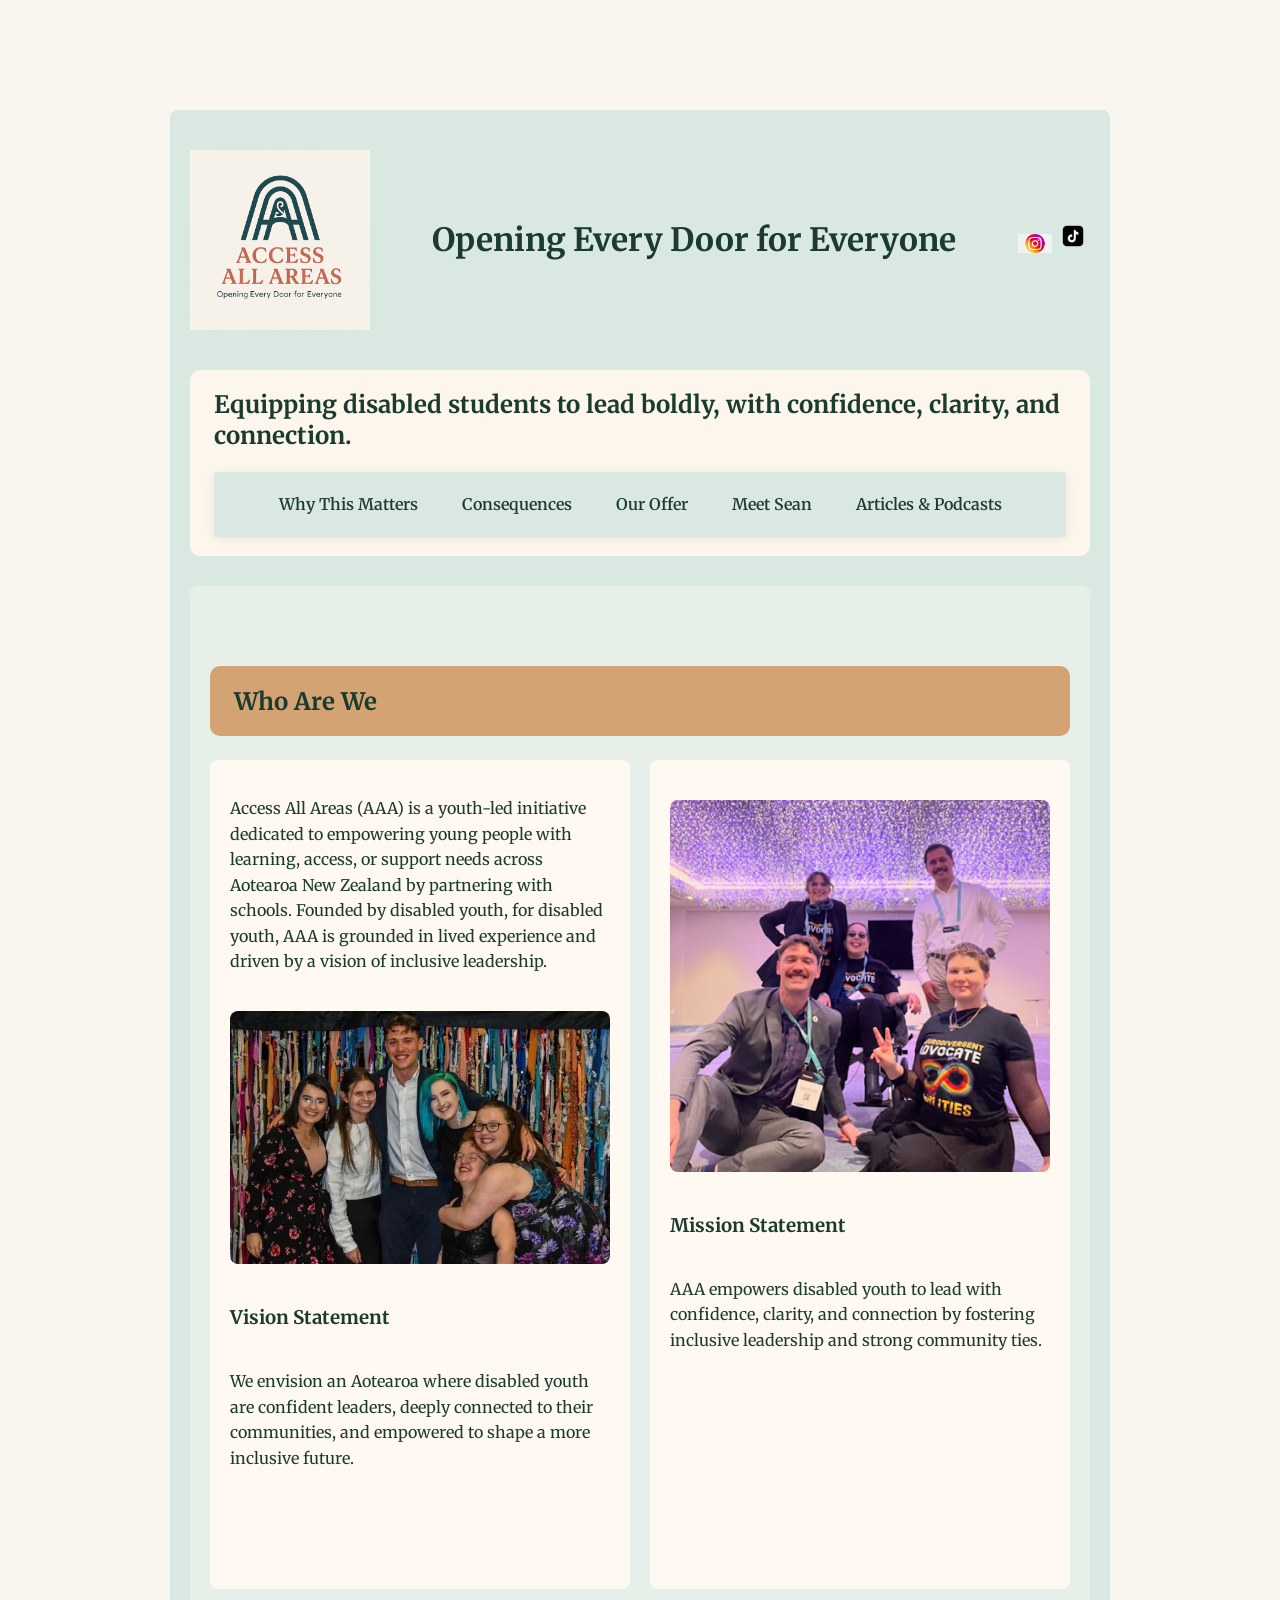
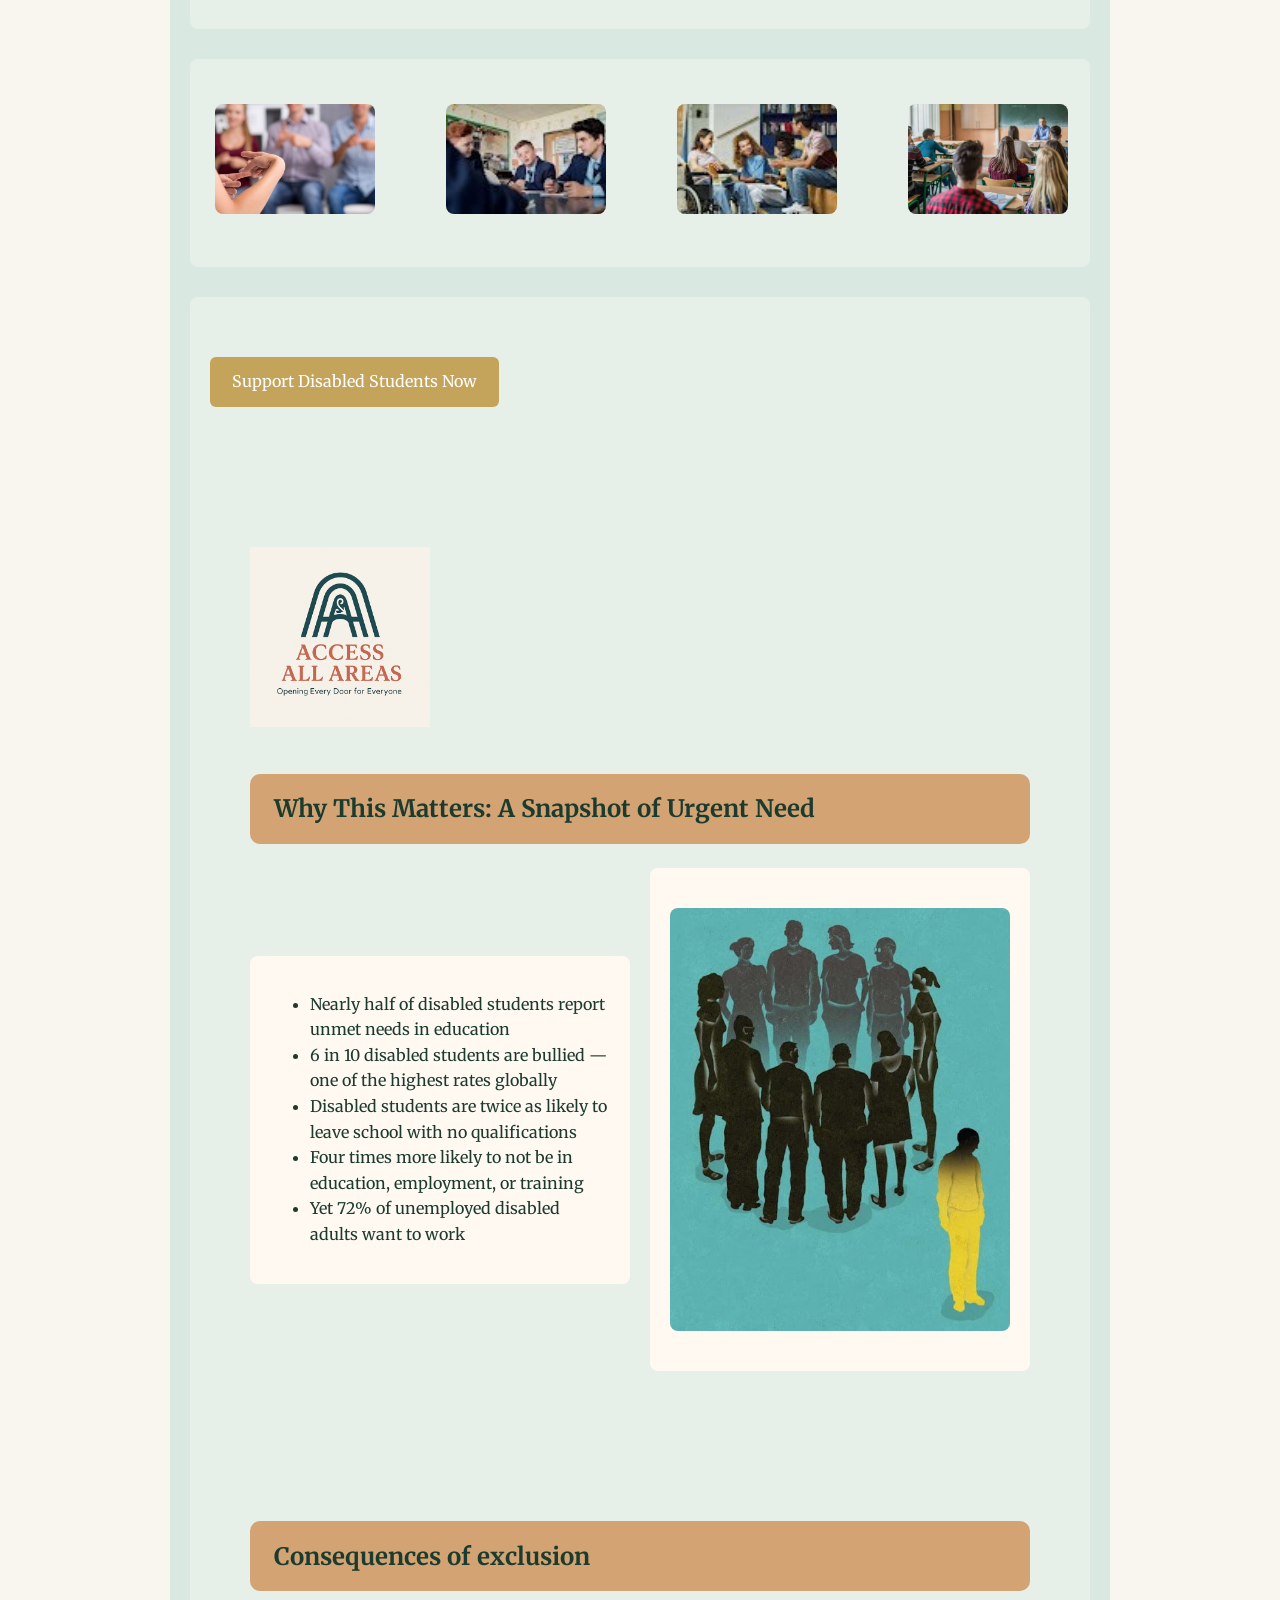
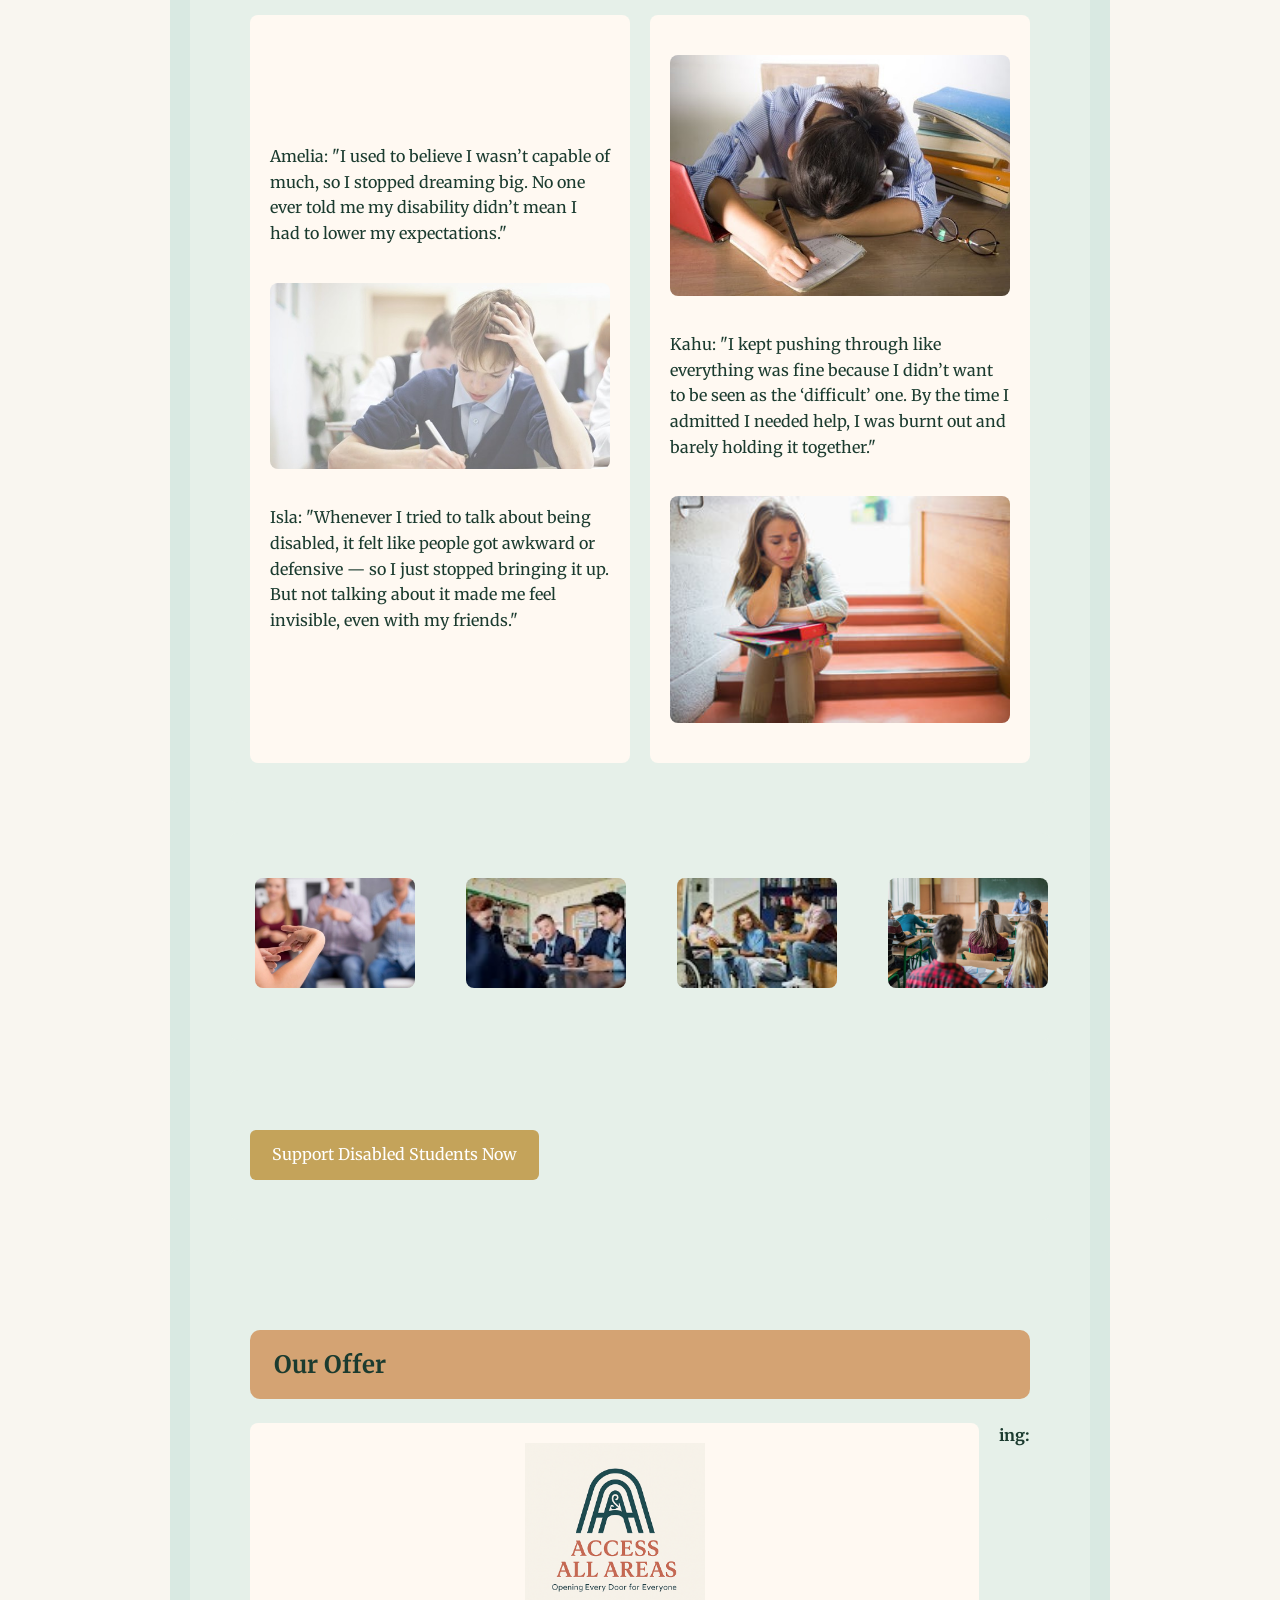
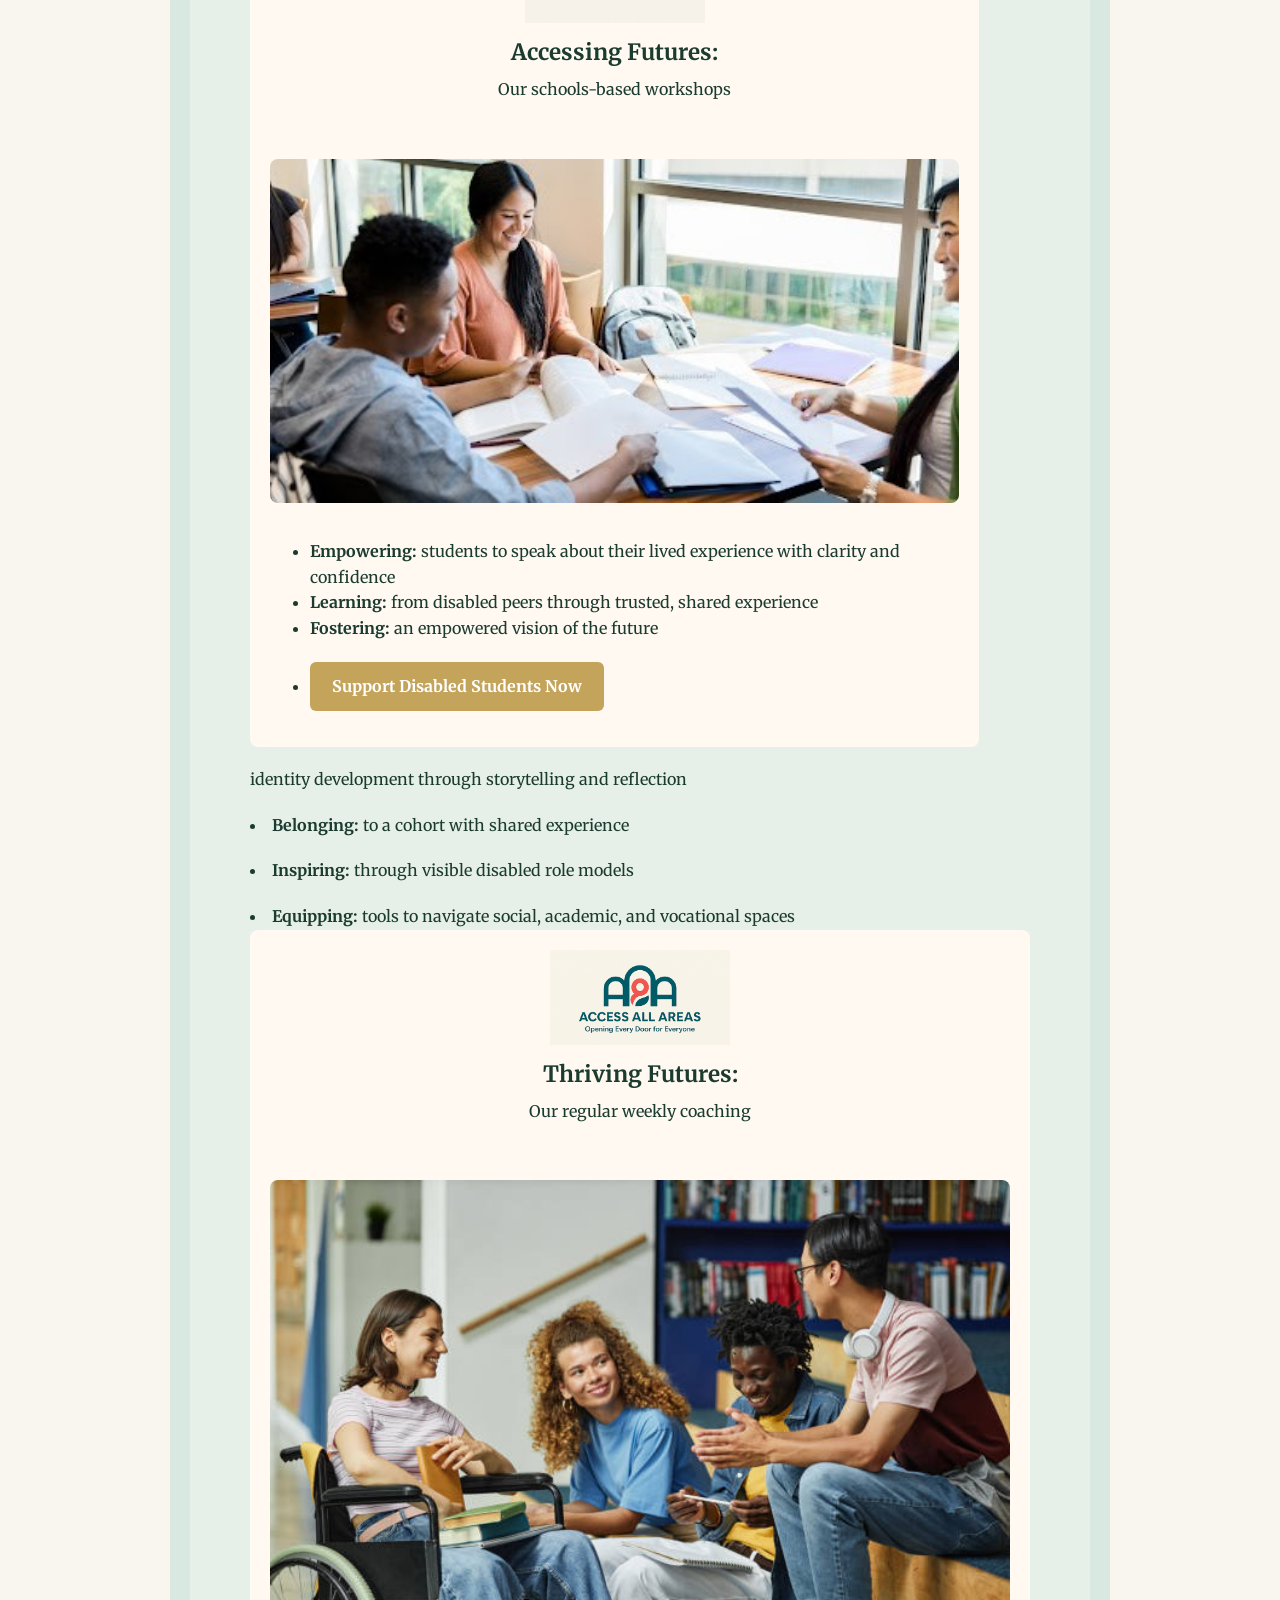
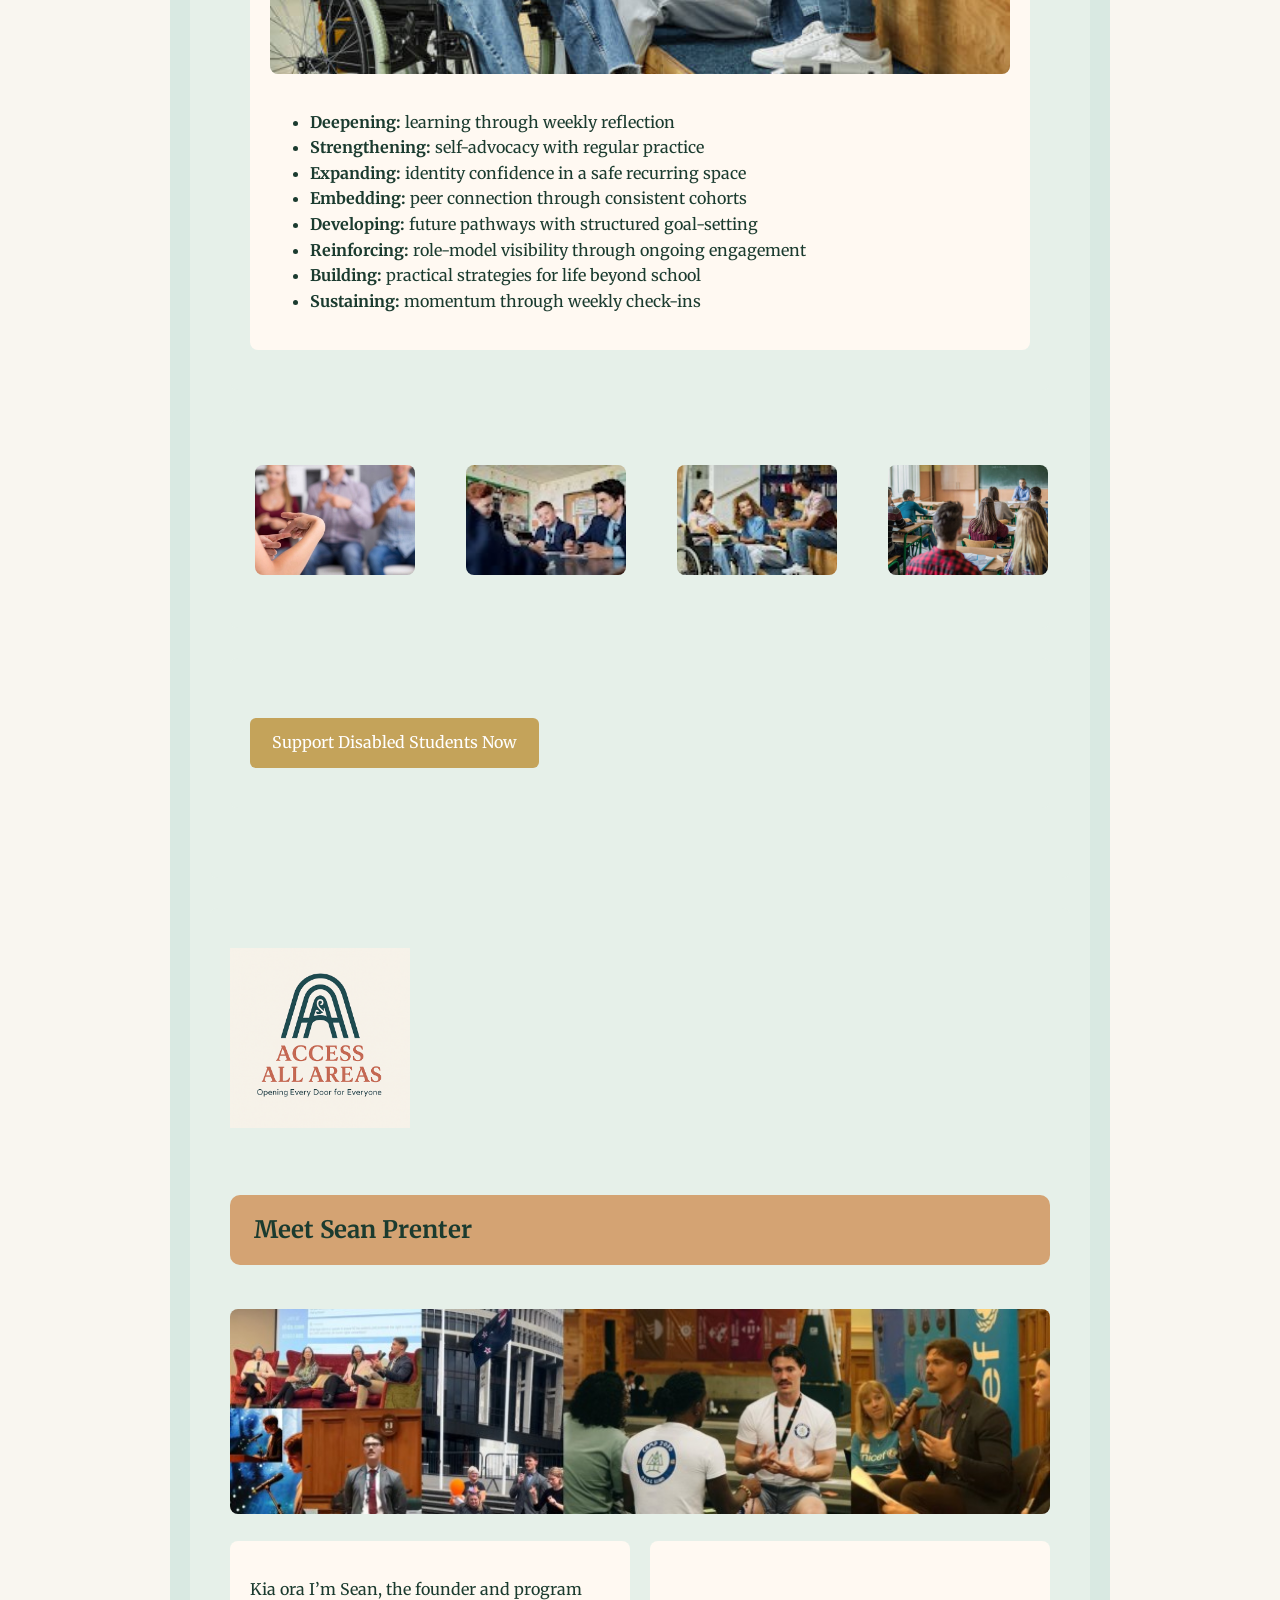
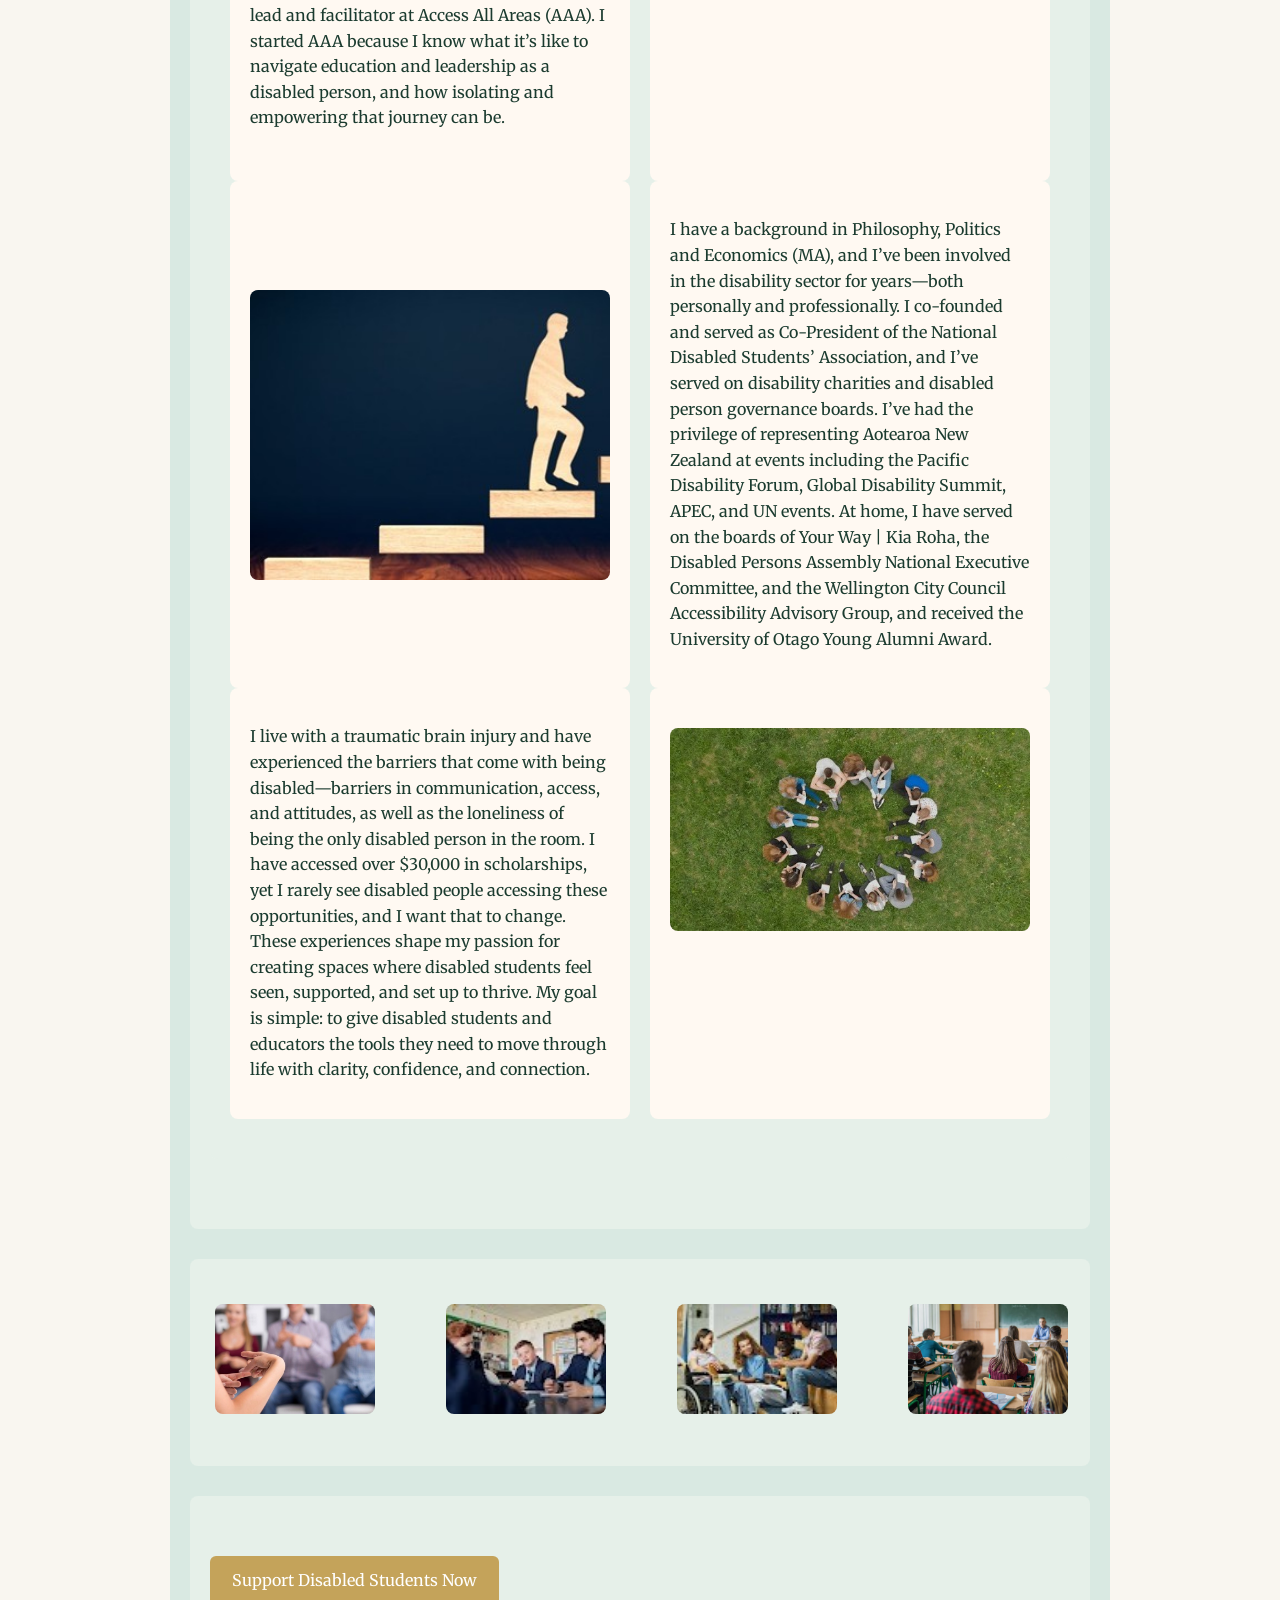
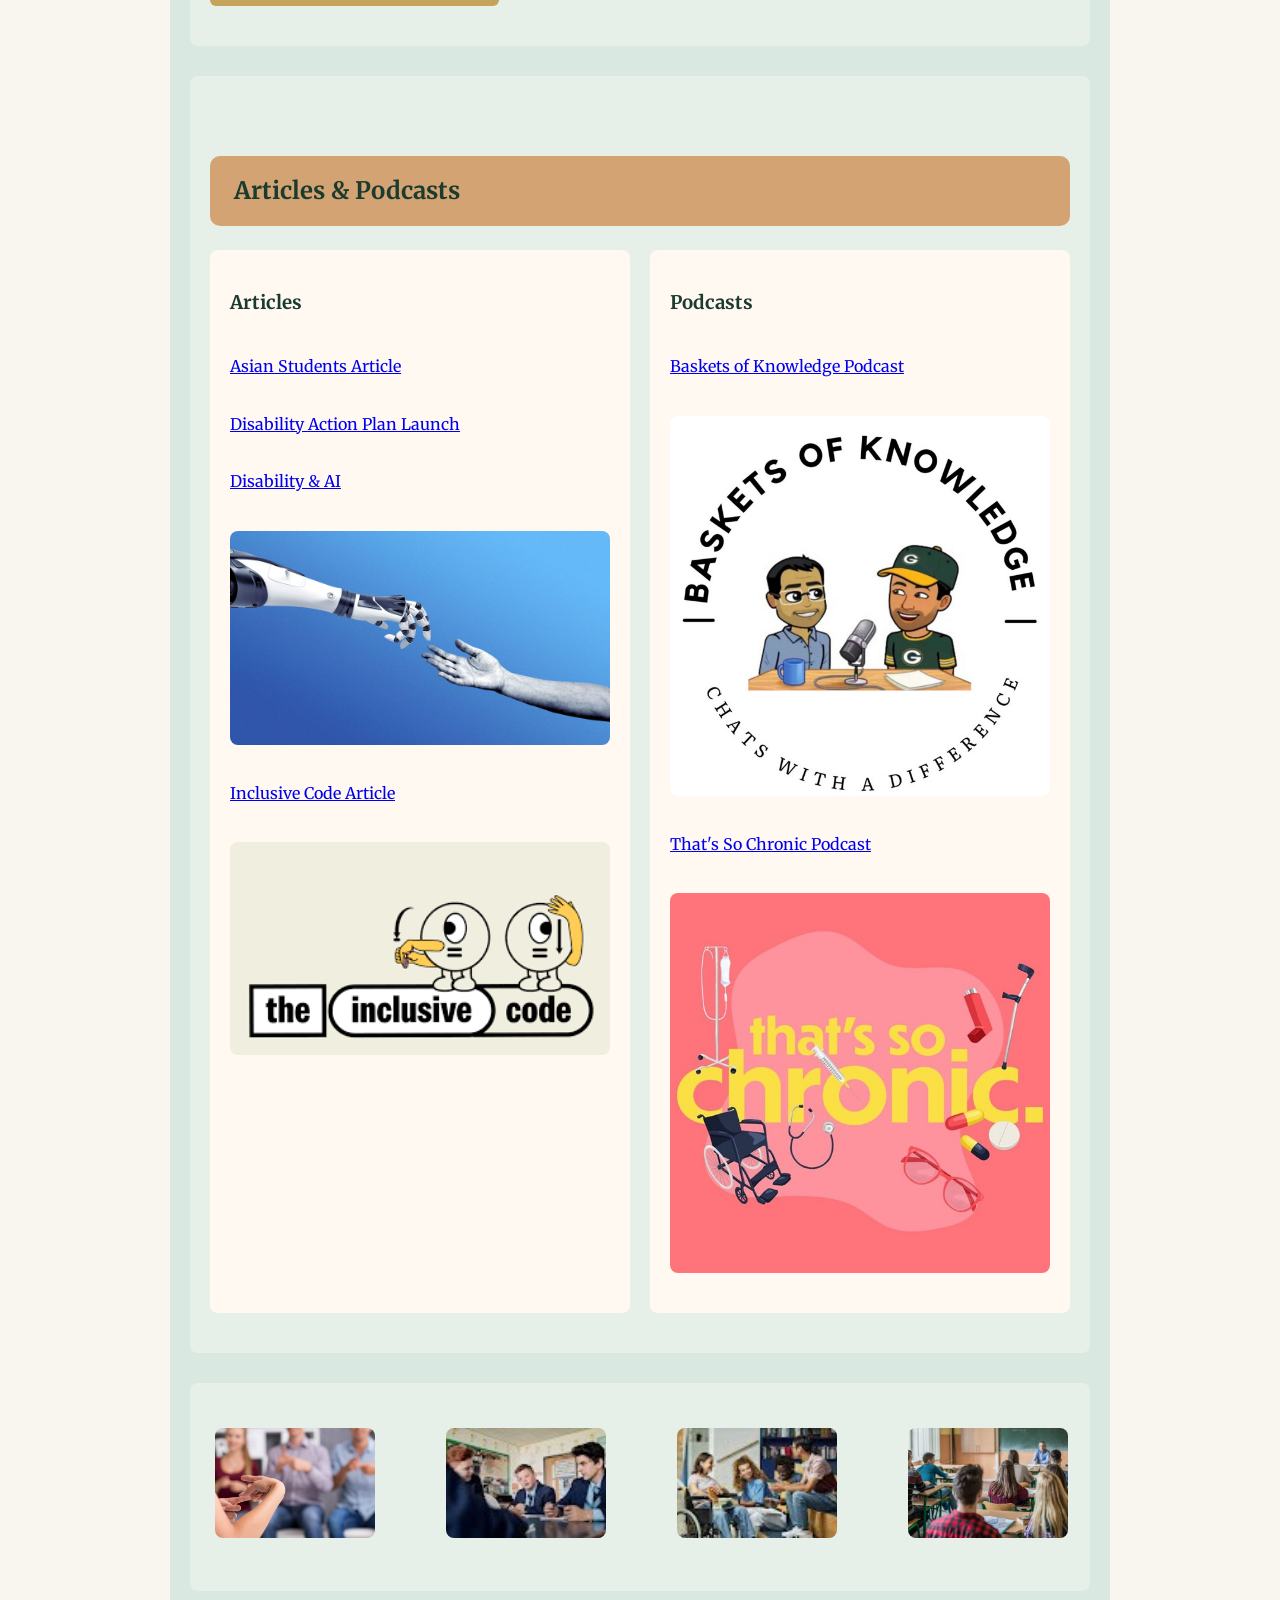
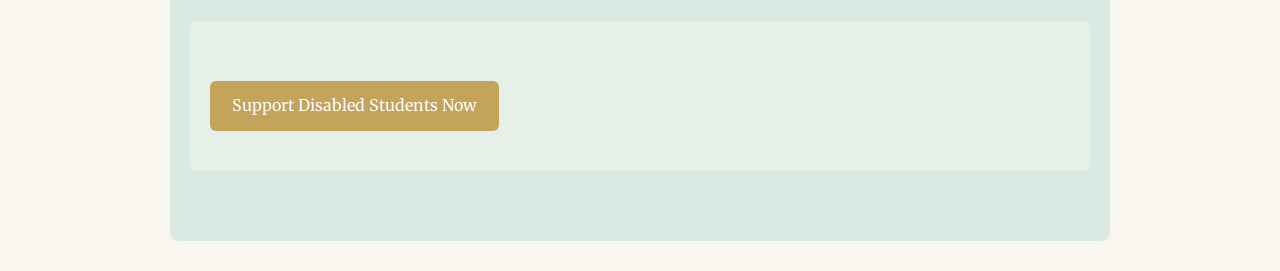
==== index.html @ e642837e "Update index.html" ====
<!DOCTYPE html>
<html lang="en">
<head>
<meta charset="UTF-8" />
<meta name="viewport" content="width=device-width, initial-scale=1.0" />
<title>Access All Areas</title>
<link href="https://fonts.googleapis.com/css2?family=Merriweather:wght@300;400;700&display=swap" rel="stylesheet">
<style>
  /* MOBILE ONLY */
@media (max-width: 768px) {

  .meet-sean {
    display: flex;
    flex-direction: column;
    gap: 1.5rem;
  }

  /* Make all rows stack */
  .meet-sean .row {
    display: contents;
  }

  /* Explicit mobile order */
  .meet-header { order: 1; }
  .banner { order: 2; }

  .intro-text { order: 3; }
  .intro-video { order: 4; }

  .background-text { order: 5; }
  .image-19 { order: 6; }

  .lived-text { order: 7; }
  .image-20 { order: 8; }

  /* Ensure columns go full width */
  .meet-sean .column {
    width: 100%;
  }

  iframe {
    width: 100%;
    aspect-ratio: 16 / 9;
    height: auto;
  }
}
  @media (max-width: 768px) {

  .consequences-row {
    flex-direction: column;
  }

  .consequences-row .column {
    display: contents;
  }

  .item-amelia { order: 1; }
  .item-img-kahu { order: 2; }
  .item-kahu { order: 3; }
  .item-img-amelia { order: 4; }
  .item-isla { order: 5; }
  .item-img-isla { order: 6; }
}
  /* Color palette using CSS variables */
  :root {
    --primary-bg: #F9F6F0;      /* overall page background */
    --section-bg: #E6F0E9;      /* soft complementary for sections */
    --column-bg: #FFF9F2;       /* slightly lighter for columns */
    --header-bg: #D9E9E2;       /* header background */
    --footer-bg: #C4A35A;       /* footer background or CTA area */
  }

  body {
    font-family: 'Merriweather', serif;
    background-color: var(--primary-bg);
    margin: 0;
    padding: 0;
    color: #1B3B2F;
    line-height: 1.6;
  }

  header {
    background-color: var(--header-bg);
    padding: 40px 20px;
    max-width: 900px;
    margin: 30px auto;
    border-radius: 8px;
  }

  section {
    padding: 40px 20px;
    max-width: 900px;
    margin: 30px auto;
    background-color: var(--section-bg);
    border-radius: 8px;
  }

  h1, h2, h3 {
    color: #1B3B2F;
    margin-bottom: 20px;
  }
  /* Section header accent colors */
section h2 {
  margin-bottom: 20px;
}
  .highlight-section {
    text-align: center;
    background-color: var(--section-bg);
    padding: 30px 20px;
    border-radius: 8px;
    margin: 40px 0;
  }

  .highlight-section .highlight-text {
    font-size: 1.4em;
    font-weight: bold;
    color: #1B3B2F;
    margin: 0;
  }

  iframe {
    width: 100%;
    height: 200px;
    border: none;
    border-radius: 8px;
  }

  /* Small 4-image row */
  .four-image-row {
    display: flex;
    justify-content: space-between;
    align-items: center;
    gap: 16px;
  }

  .four-image-row .img-col {
    flex: 0 0 25%;
  }

  .four-image-row img.small-image {
    width: 100%;
    height: 110px;
    object-fit: cover;
    border-radius: 8px;
  }

  .header-top {
    display: flex;
    align-items: center;
    justify-content: space-between;
  }

  .instagram-toggle {
    display: flex;
    align-items: center;
  }

  .logo {
    width: 180px;
  }

  .image {
    width: 100%;
    border-radius: 8px;
    margin: 20px 0;
  }

  .small-image {
    width: 100px;
    height: 100px;
    object-fit: cover;
    border-radius: 8px;
    margin: 5px;
  }

  .cta {
    background-color: var(--footer-bg);
    padding: 12px 22px;
    display: inline-block;
    color: white;
    text-decoration: none;
    border-radius: 6px;
    margin-top: 20px;
    cursor: pointer;
  }

  .instagram-toggle img {
    width: 40px;
    cursor: pointer;
  }

  .hidden {
    display: none;
  }

  .accent {
    color: #A35D3D;
  }

  .row {
    display: flex;
    flex-wrap: wrap;
    gap: 20px;
  }

  .column {
    flex: 1;
    min-width: 250px;
    display: flex;
    flex-direction: column;
    background-color: var(--column-bg);
    padding: 20px;
    border-radius: 8px;
  }

  form input[type="email"] {
    padding: 10px;
    width: 250px;
    margin-right: 10px;
    border-radius: 6px;
    border: 1px solid #ccc;
  }

  /* Mobile readability */
  @media(max-width: 768px) {
    .row {
      flex-direction: column;
    }
    .column {
      min-width: 100%;
    }
  }

  .highlight-text {
    font-size: 1.3em;
    font-weight: bold;
  }

  .align-half {
    display: flex;
    flex-direction: column;
    justify-content: center;
  }

  footer {
    background-color: var(--footer-bg);
    padding: 30px 20px;
    text-align: center;
    color: white;
    border-radius: 8px;
    margin-top: 30px;
  }

  .centered-cell {
    display: flex;
    justify-content: center;
    align-items: center;
  }

  .small-image {
    max-width: 160px;
    height: auto;
  }
  .section-title {
  background-color: #D4A373;   /* warm neutral panel */
  padding: 1.2rem 1.5rem;
  margin: 2.5rem 0 1.5rem;
  border-radius: 10px;
}
  .section-title--light {
  background-color: #FDF6EC;
}
/* Typography stays unchanged */
.section-title h1,
.section-title h2 {
  margin: 0;
  line-height: 1.3;
}
.header-top {
  display: flex;
  align-items: center;       /* vertical alignment */
  justify-content: space-between;  /* logo left, social icons right */
  gap: 20px;                 /* optional spacing between items */
}

.social-icons img {
  width: 34px;
  height: auto;
  max-width: none;
  margin: 0;
}

.social-icons a {
  display: inline-flex;
  align-items: flex-start;
}
  .social-icons img {
  width: 34px;
}
  .header-text {
  font-size: 1.5rem;       /* adjust as needed */
  font-weight: 700;
  color: #1B3B2F;          /* or whatever fits your palette */
  margin: 0;               /* remove default h1 margin */
  flex: 1;                 /* take up remaining space between logo and icons */
  text-align: center;      /* optional: center between logo & icons */
}
  .offer-header {
  text-align: center;
  margin-bottom: 20px;
}

.offer-header img {
  display: block;
  margin: 0 auto 12px;
}

.offer-title {
  font-size: 1.4rem;
  font-weight: 700;
  margin: 0;
}

.offer-subtitle {
  font-size: 1rem;
  font-weight: 400;
  margin-top: 6px;
  color: #1B3B2F;
}

.offer-content ul {
  margin-top: 16px;
}.main-nav {
  display: flex;
  justify-content: center;
  gap: 20px;
  margin-top: 20px;
  flex-wrap: wrap;
} html {
  scroll-behavior: smooth;
} section {
  scroll-margin-top: 120px;
} 
.main-nav a {
  text-decoration: none;
  color: #1B3B2F;
  font-weight: 600;
  padding: 8px 12px;
  border-radius: 6px;
  transition: 0.3s;
}

.main-nav a:hover {
  background-color: #D4A373;
  color: white;
}.main-nav {
  position: sticky;
  top: 0;
  background-color: var(--header-bg);
  padding: 10px;
  z-index: 1000;
} 
  nav {
  position: sticky;
  top: 0;
  z-index: 1000;
  background: white; /* important so content doesn’t show through */
} body {
  padding-top: 80px;
}
  .main-nav {
  position: sticky;
  top: 0;
  z-index: 1000;
  background-color: var(--header-bg);
  display: flex;
  justify-content: center;
  gap: 20px;
  padding: 12px 10px;
  flex-wrap: wrap;
  box-shadow: 0 2px 10px rgba(0,0,0,0.08);
}
  .main-nav a {
  text-decoration: none;
  color: #1B3B2F;
  font-weight: 600;
  padding: 8px 12px;
  border-radius: 6px;
  transition: 0.3s;
}

.main-nav a:hover {
  background-color: #D4A373;
  color: white;
}
  top: 0;
  z-index: 1000;
  background: white;
  box-shadow: 0 2px 10px rgba(0,0,0,0.08);
} 
}
</style>
<script>
  function toggleInsta() {
    var link = document.getElementById("instaLink");
    link.classList.toggle("hidden");
  }
 window.location.href =
  "https://docs.google.com/forms/d/e/1FAIpQLSciazyVprqZWADQUm-xXfLFyZpkH6N93xOtaZchF6m3HSqG6A/viewform?usp=sharing&ouid=112563292083978201731";

return false;

  }
  .cta-row {
  width: 100%;
  display: flex;
  justify-content: center;
  margin: 30px 0;
}
</script>
</head>
<body>
<header>
  <div class="header-top">
    <!-- Logo on the left -->
    <img src="Logo.png" alt="access all areas logo layering 3 A's with a koru in the middle to symbolise togetherness and growth. Below the logo are the words opening everydoor for everyone" class="logo">
  <h1>Opening Every Door for Everyone</h1>
    <!-- Social icons on the right -->
    <div class="social-icons">
      <a href="https://www.instagram.com/sean_prenterr/" target="_blank" aria-label="Follow on Instagram">
        <img src="Picture 34.png" alt="Instagram icon">
      </a>

      <a href="https://www.tiktok.com/@access_all_areas_" target="_blank" aria-label="Follow on TikTok">
        <img src="tiktok-logo-tikok-icon-transparent-tikok-app-logo-free-png.png" alt="TikTok icon">
      </a>
    </div>
  </div>
<div class="section-title section-title--light">
  <h2>
    Equipping disabled students to lead boldly, with confidence, clarity, and connection.
  </h2>
      <nav class="main-nav">
  <a href="#why-this-matters">Why This Matters</a>
  <a href="#consequences">Consequences</a>
  <a href="#our-offer">Our Offer</a>
  <a href="#meet-sean">Meet Sean</a>
  <a href="#articles">Articles & Podcasts</a>
</nav>
</div>
<!-- Who Are We Section -->
  <section>
<div class="section-title">
  <h2>Who Are We</h2>
</div>
  <div class="row">
    <div class="column">
      <p>Access All Areas (AAA) is a youth-led initiative dedicated to empowering young people with learning, access, or support needs across Aotearoa New Zealand by partnering with schools. Founded by disabled youth, for disabled youth, AAA is grounded in lived experience and driven by a vision of inclusive leadership.</p>
      <img src="Image 2.webp" alt="6 disabled students smiling hugging facing the camera with a multicoloured background" class="image">
      <h3>Vision Statement</h3>
      <p>We envision an Aotearoa where disabled youth are confident leaders, deeply connected to their communities, and empowered to shape a more inclusive future.</p>
    </div>
    <div class="column">
      <img src="Picture 1.png" alt="Disabled students smiling at the camera, one pulling a peace sign, another in a wheelchair with fairy lights above them" class="image">
      <h3>Mission Statement</h3>
      <p>AAA empowers disabled youth to lead with confidence, clarity, and connection by fostering inclusive leadership and strong community ties.</p>
      <iframe src="https://www.youtube.com/embed/EKBmK5kAcnc" allowfullscreen></iframe>
    </div>
  </div>
</section>
  <section>
  <div class="four-image-row">
    <div class="img-col"><img src="Picture10.jpg" alt="An over the shoulder shot of sign language with sign language usersin the background" class="small-image"></div>
    <div class="img-col"><img src="Picture11.jpg" alt="3 male students studying" class="small-image"></div>
    <div class="img-col"><img src="Picture12.jpg" alt="Disabled students smiling and talking" class="small-image"></div>
    <div class="img-col"><img src="Picture13.jpg" alt="An over the shoulder shot of students sat at desks being taught by a teacher at the front desk" class="small-image"></div>
  </div>
</section>

</section>

<!-- Support Form -->
<section>
<a
 <div class="cta-row">
  <a class="cta" href="https://docs.google.com/forms/d/e/1FAIpQLSciazyVprqZWADQUm-xXfLFyZpkH6N93xOtaZchF6m3HSqG6A/viewform?usp=sharing&ouid=112563292083978201731"
     target="_blank"
     rel="noopener">
    Support Disabled Students Now
  </a>
</div>

<section>
<!-- Why This Matters -->
<section id="why-this-matters">
      <img src="Logo.png" alt="access all areas logo layering 3 A's with a koru in the middle to symbolise togetherness and growth. Below the logo are the words opening everydoor for everyone" class="logo">
<div class="section-title">
  <h2>Why This Matters: A Snapshot of Urgent Need</h2>
</div>
  <div class="row" style="align-items: center;"> <!-- added align-items: center -->
    <div class="column" style="display: flex; flex-direction: column; justify-content: center;">
      <ul>
        <li>Nearly half of disabled students report unmet needs in education</li>
        <li>6 in 10 disabled students are bullied — one of the highest rates globally</li>
        <li>Disabled students are twice as likely to leave school with no qualifications</li>
        <li>Four times more likely to not be in education, employment, or training</li>
        <li>Yet 72% of unemployed disabled adults want to work</li>
      </ul>
    </div>
    <div class="column">
      <img src="Picture 3.jpg" alt="Black shadow like figures in a circle taking with one student half yellow and half black left out of circle looking at their feet facing away" class="image">
    </div>
  </div>
</section>
<section id="consequences">
<div class="section-title">
  <h2>Consequences of exclusion</h2>
</div></h2>

  <div class="row consequences-row">
    <div class="column align-half">
      <p class="item-amelia">
        Amelia: "I used to believe I wasn’t capable of much, so I stopped dreaming big. No one ever told me my disability didn’t mean I had to lower my expectations."
      </p>

      <img src="Picture6.jpg" alt="Male student studying looking stressed"
           class="image item-img-amelia">

      <p class="item-isla">
        Isla: "Whenever I tried to talk about being disabled, it felt like people got awkward or defensive — so I just stopped bringing it up. But not talking about it made me feel invisible, even with my friends."
      </p>
    </div>

    <div class="column align-half">
      <img src="Picture7.jpg" alt="Female student with their head on their hands that has stopped studying"
           class="image item-img-kahu">

      <p class="item-kahu">
        Kahu: "I kept pushing through like everything was fine because I didn’t want to be seen as the ‘difficult’ one. By the time I admitted I needed help, I was burnt out and barely holding it together."
      </p>

      <img src="Picture8.jpg" alt="student sitting lonely on steps with their head slumped on one hand looking sad"
           class="image item-img-isla">
    </div>
  </div>
</section>

  
<section>
  <div class="four-image-row">
<div class="img-col"><img src="Picture10.jpg" alt="An over the shoulder shot of sign language with sign language usersin the background" class="small-image"></div>
    <div class="img-col"><img src="Picture11.jpg" alt="3 male students studying" class="small-image"></div>
    <div class="img-col"><img src="Picture12.jpg" alt="Disabled students smiling and talking" class="small-image"></div>
    <div class="img-col"><img src="Picture13.jpg" alt="An over the shoulder shot of students sat at desks being taught by a teacher at the front desk" class="small-image"></div>
  </div>
</section>
<section>
<a
<div class="cta-row">
  <a class="cta" href="https://docs.google.com/forms/d/e/1FAIpQLSciazyVprqZWADQUm-xXfLFyZpkH6N93xOtaZchF6m3HSqG6A/viewform?usp=sharing&ouid=112563292083978201731"
     target="_blank"
     rel="noopener">
    Support Disabled Students Now
  </a>
</div>

</section>
  
<!-- Our Offer Section -->
<section id="our-offer">
  <div class="section-title">
    <h2>Our Offer</h2>
  </div>

  <div class="row">

    <!-- Accessing Futures -->
    <div class="column offer-content">

      <div class="offer-header">
        <img src="Logo.png" alt="access all areas logo layering 3 A's with a koru in the middle to symbolise togetherness and growth. Below the logo are the words opening everydoor for everyone" class="logo">
        <h3 class="offer-title">Accessing Futures:</h3>
        <p class="offer-subtitle">Our schools-based workshops</p>
      </div>

      <img src="Picture15.jpg" alt="Smiling students sat at a table together looking at oneanother and their work" class="image">

      <ul>
        <li><strong>Empowering:</strong> students to speak about their lived experience with clarity and confidence</li>
        <li><strong>Learning:</strong> from disabled peers through trusted, shared experience</li>
        <li><strong>Fostering:</strong> an empowered vision of the future</li>
        <li><strong><div class="cta-row">
  <a <div class="cta-row">
  <a class="cta" href="https://docs.google.com/forms/d/e/1FAIpQLSciazyVprqZWADQUm-xXfLFyZpkH6N93xOtaZchF6m3HSqG6A/viewform?usp=sharing&ouid=112563292083978201731"
     target="_blank"
     rel="noopener">
    Support Disabled Students Now
  </a>
</div>
  </a>
</div>ing:</strong> identity development through storytelling and reflection</li>
        <li><strong>Belonging:</strong> to a cohort with shared experience</li>
        <li><strong>Inspiring:</strong> through visible disabled role models</li>
        <li><strong>Equipping:</strong> tools to navigate social, academic, and vocational spaces</li>
      </ul>

    </div>

    <!-- Thriving Futures -->
    <div class="column offer-content">

      <div class="offer-header">
        <img src="Picture14 (logo 2).png" alt="access all areas logo flipped from the first version where the 3 A's with the koru in the middle are next to eachother instead of layered to symbolise togetherness and growth. Below the logo are the words opening everydoor for everyone " class="logo">
        <h3 class="offer-title">Thriving Futures:</h3>
        <p class="offer-subtitle">Our regular weekly coaching</p>
      </div>

      <img src="istockphoto-1417921867-612x612.jpg" alt="Students smiling sitting with one student in a wheelchair, at the library" class="image">

      <ul>
        <li><strong>Deepening:</strong> learning through weekly reflection</li>
        <li><strong>Strengthening:</strong> self-advocacy with regular practice</li>
        <li><strong>Expanding:</strong> identity confidence in a safe recurring space</li>
        <li><strong>Embedding:</strong> peer connection through consistent cohorts</li>
        <li><strong>Developing:</strong> future pathways with structured goal-setting</li>
        <li><strong>Reinforcing:</strong> role-model visibility through ongoing engagement</li>
        <li><strong>Building:</strong> practical strategies for life beyond school</li>
        <li><strong>Sustaining:</strong> momentum through weekly check-ins</li>
      </ul>

    </div>

  </div>
</section>

<section>
  <div class="four-image-row">
<div class="img-col"><img src="Picture10.jpg" alt="An over the shoulder shot of sign language with sign language usersin the background" class="small-image"></div>
    <div class="img-col"><img src="Picture11.jpg" alt="3 male students studying" class="small-image"></div>
    <div class="img-col"><img src="Picture12.jpg" alt="Disabled students smiling and talking" class="small-image"></div>
    <div class="img-col"><img src="Picture13.jpg" alt="An over the shoulder shot of students sat at desks being taught by a teacher at the front desk" class="small-image"></div>
  </div>
</section>

<section>
 <a
 <div class="cta-row">
  <a class="cta" href="https://docs.google.com/forms/d/e/1FAIpQLSciazyVprqZWADQUm-xXfLFyZpkH6N93xOtaZchF6m3HSqG6A/viewform?usp=sharing&ouid=112563292083978201731"
     target="_blank"
     rel="noopener">
    Support Disabled Students Now
  </a>
</div>
</a>

</section>
</section>
  

<section id="meet-sean">
      <img src="Logo.png" alt=access all areas logo layering 3 A's with a koru in the middle to symbolise togetherness and growth. Below the logo are the words opening everydoor for everyone" class="logo" style="margin-bottom: 20px;">
<div class="section-title">
  <h2>Meet Sean Prenter</h2>
</div>
<img src="Linkedin banner.jpg" alt="A collage of the founder, Sean Prenter, public speaking pictured with a microphone, on panels and facilitating next to colleagues" class="image banner" />
  <!-- Row 1 -->
  <div class="row row-intro">
    <div class="column intro-text">
      <p>
           Kia ora I’m Sean, the founder and program lead and facilitator at Access All Areas (AAA). I started AAA because I know what it’s like to navigate education and leadership as a disabled person, and how isolating and empowering that journey can be.
      </p>
    </div>

    <div class="column intro-video">
      <iframe
        src="https://www.youtube.com/embed/wXBBoTr0kvU"
        title="Sean Prenter – Access All Areas"
        allowfullscreen>
      </iframe>
    </div>
  </div>

  <!-- Row 2 -->
  <div class="row row-background">
    <div class="column image-19 centered-cell">
      <img src="Picture19.jpg" alt="Wooden figure climbing stairs" class="image medium-image" />
    </div>

    <div class="column background-text">
      <p>
              I have a background in Philosophy, Politics and Economics (MA), and I’ve been involved in the disability sector for years—both personally and professionally. I co-founded and served as Co-President of the National Disabled Students’ Association, and I’ve served on disability charities and disabled person governance boards. I’ve had the privilege of representing Aotearoa New Zealand at events including the Pacific Disability Forum, Global Disability Summit, APEC, and UN events. At home, I have served on the boards of Your Way | Kia Roha, the Disabled Persons Assembly National Executive Committee, and the Wellington City Council Accessibility Advisory Group, and received the University of Otago Young Alumni Award.
      </p>
    </div>
  </div>

  <!-- Row 3 -->
  <div class="row row-lived">
    <div class="column lived-text">
      <p>
         I live with a traumatic brain injury and have experienced the barriers that come with being disabled—barriers in communication, access, and attitudes, as well as the loneliness of being the only disabled person in the room. I have accessed over $30,000 in scholarships, yet I rarely see disabled people accessing these opportunities, and I want that to change. These experiences shape my passion for creating spaces where disabled students feel seen, supported, and set up to thrive. My goal is simple: to give disabled students and educators the tools they need to move through life with clarity, confidence, and connection.
      </p>
    </div>

    <div class="column image-20">
      <img src="Picture20.jpg" alt="Students seen from a birds eye view sitting in a circle on grass" class="image" />
    </div>
  </div>
</section>

</section>
<section>
  <div class="four-image-row">
<div class="img-col"><img src="Picture10.jpg" alt="An over the shoulder shot of sign language with sign language usersin the background" class="small-image"></div>
    <div class="img-col"><img src="Picture11.jpg" alt="3 male students studying" class="small-image"></div>
    <div class="img-col"><img src="Picture12.jpg" alt="Disabled students smiling and talking" class="small-image"></div>
    <div class="img-col"><img src="Picture13.jpg" alt="An over the shoulder shot of students sat at desks being taught by a teacher at the front desk" class="small-image"></div>
  </div>
</section>

  <section>
<a
<div class="cta-row">
  <a class="cta" href="https://docs.google.com/forms/d/e/1FAIpQLSciazyVprqZWADQUm-xXfLFyZpkH6N93xOtaZchF6m3HSqG6A/viewform?usp=sharing&ouid=112563292083978201731"
     target="_blank"
     rel="noopener">
    Support Disabled Students Now
  </a>
</div>
</a>

</section>
<section id="articles">
<div class="section-title">
  <h2>Articles & Podcasts</h2>
</div>
  <div class="row">
    <div class="column">
      <h3>Articles</h3>
      <p><a href="https://www.asiamediacentre.org.nz/invisible-twice-the-struggles-of-asian-students-with-disabilities-in-nz-universit" target="_blank">Asian Students Article</a></p>
      <p><a href="https://www.otago.ac.nz/news/newsroom/disability-action-plan-launch-signifies-commitment-to-inclusivity" target="_blank">Disability Action Plan Launch</a></p>
      <p><a href="https://www.scoop.co.nz/stories/ED2504/S00023/disability-and-progress-relational-recoil-from-ais-silver-bullet.htm" target="_blank">Disability & AI</a></p>
      <img src="picture 26.webp" alt="robot hand reaching for human hand" class="image">
      <p><a href="https://auckland.scoop.co.nz/2024/10/underserved-communities-unite-to-create-the-inclusive-code-a-tool-to-accelerate-inclusivity-and-representation-in-nz/" target="_blank">Inclusive Code Article</a></p>
      <img src="Picture23.png" alt="image of cartoon hands pointing" class="image">
    </div>
    <div class="column">
      <h3>Podcasts</h3>
      <p><a href="https://nzpod.co.nz/podcast/baskets-of-knowledge/episode-112-following-your-heart-beat-to-make-a-ch" target="_blank">Baskets of Knowledge Podcast</a></p>
      <img src="Picture24.jpg" alt="podcast tile of cartoon hosts" class="image">
      <p><a href="https://shows.acast.com/thatssochronic/episodes/sean-prenter-traumatic-brain-injury" target="_blank">That's So Chronic Podcast</a></p>
      <img src="Picture25.jpg" alt="image of podcast tile with medical devices" class="image">
    </div>
  </div>
</section>
<section>
  <div class="four-image-row">
<div class="img-col"><img src="Picture10.jpg" alt="An over the shoulder shot of sign language with sign language usersin the background" class="small-image"></div>
    <div class="img-col"><img src="Picture11.jpg" alt="3 male students studying" class="small-image"></div>
    <div class="img-col"><img src="Picture12.jpg" alt="Disabled students smiling and talking" class="small-image"></div>
    <div class="img-col"><img src="Picture13.jpg" alt="An over the shoulder shot of students sat at desks being taught by a teacher at the front desk" class="small-image"></div>
  </div>
</section>


</section>

<!-- Final Support Form -->
<section>
<a
 <div class="cta-row">
  <a class="cta" href="https://docs.google.com/forms/d/e/1FAIpQLSciazyVprqZWADQUm-xXfLFyZpkH6N93xOtaZchF6m3HSqG6A/viewform?usp=sharing&ouid=112563292083978201731"
     target="_blank"
     rel="noopener">
    Support Disabled Students Now
  </a>
</div>

</section>

</body>
</html>
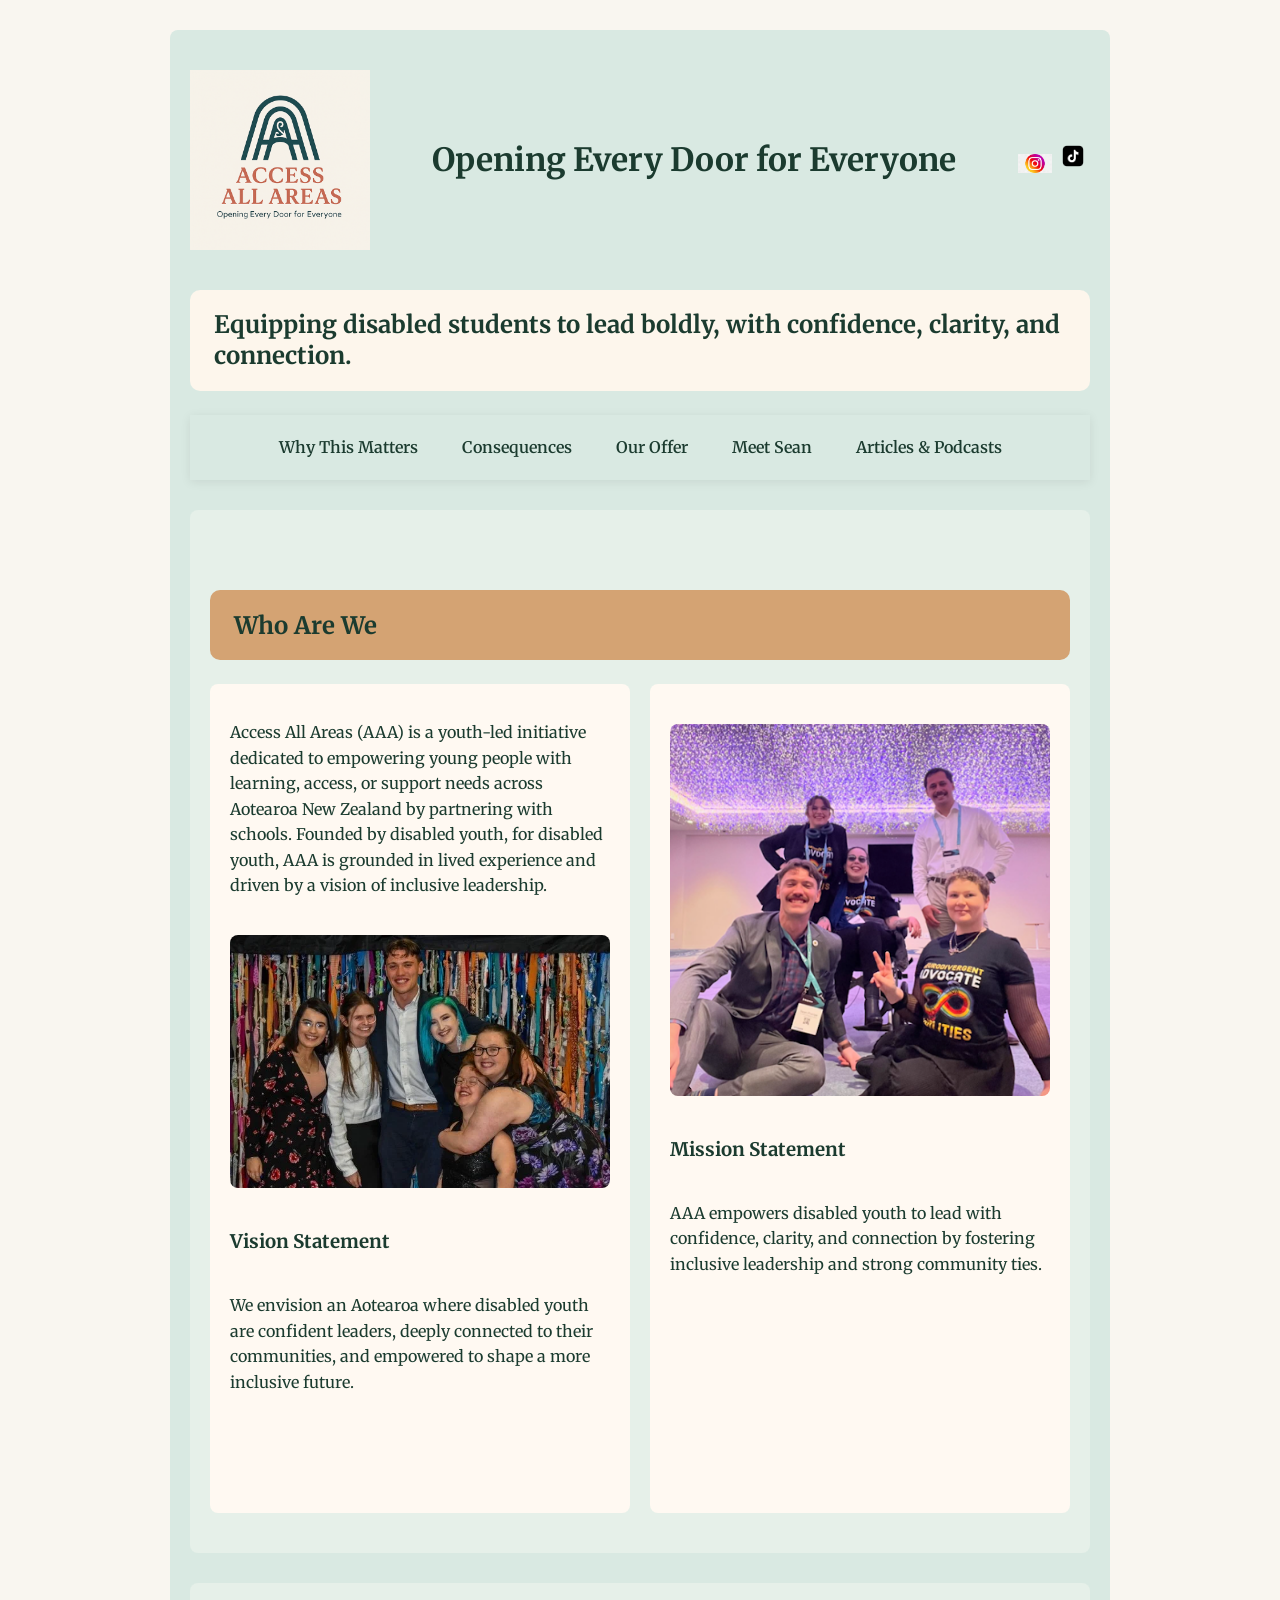
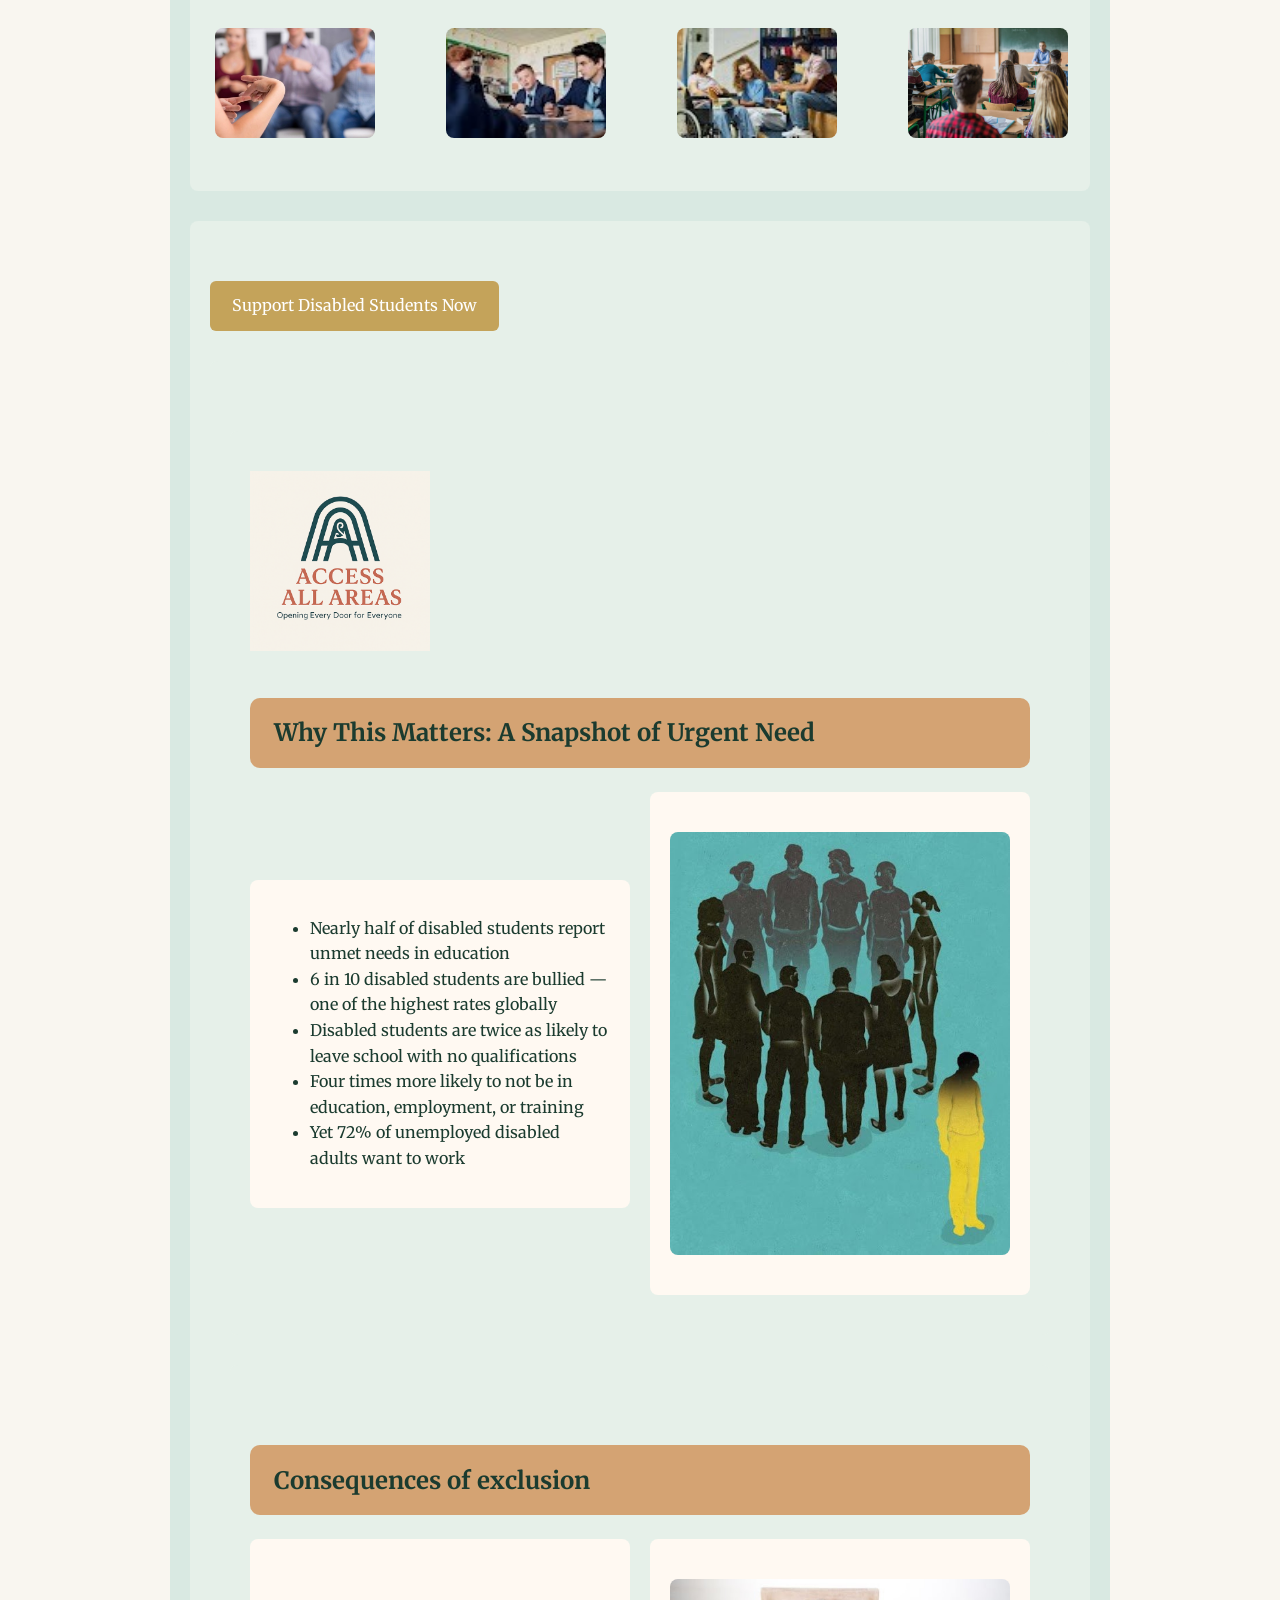
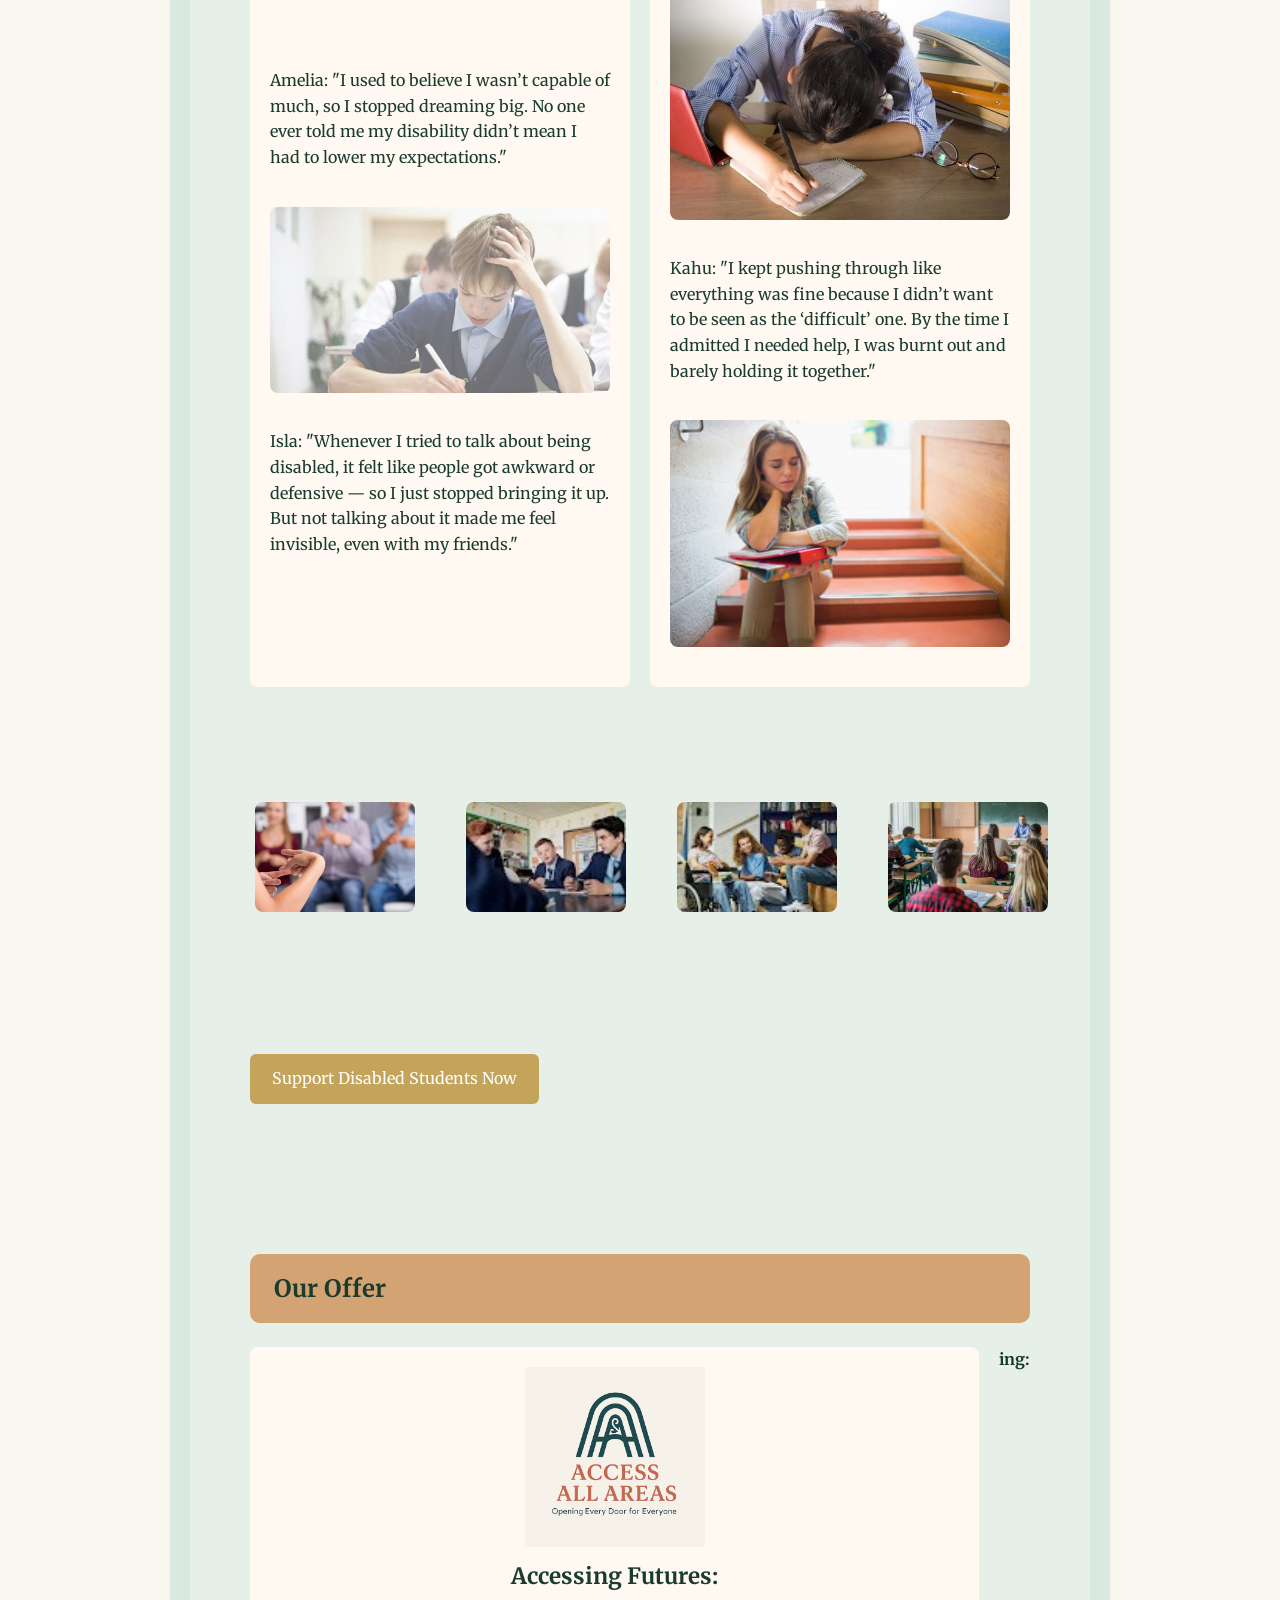
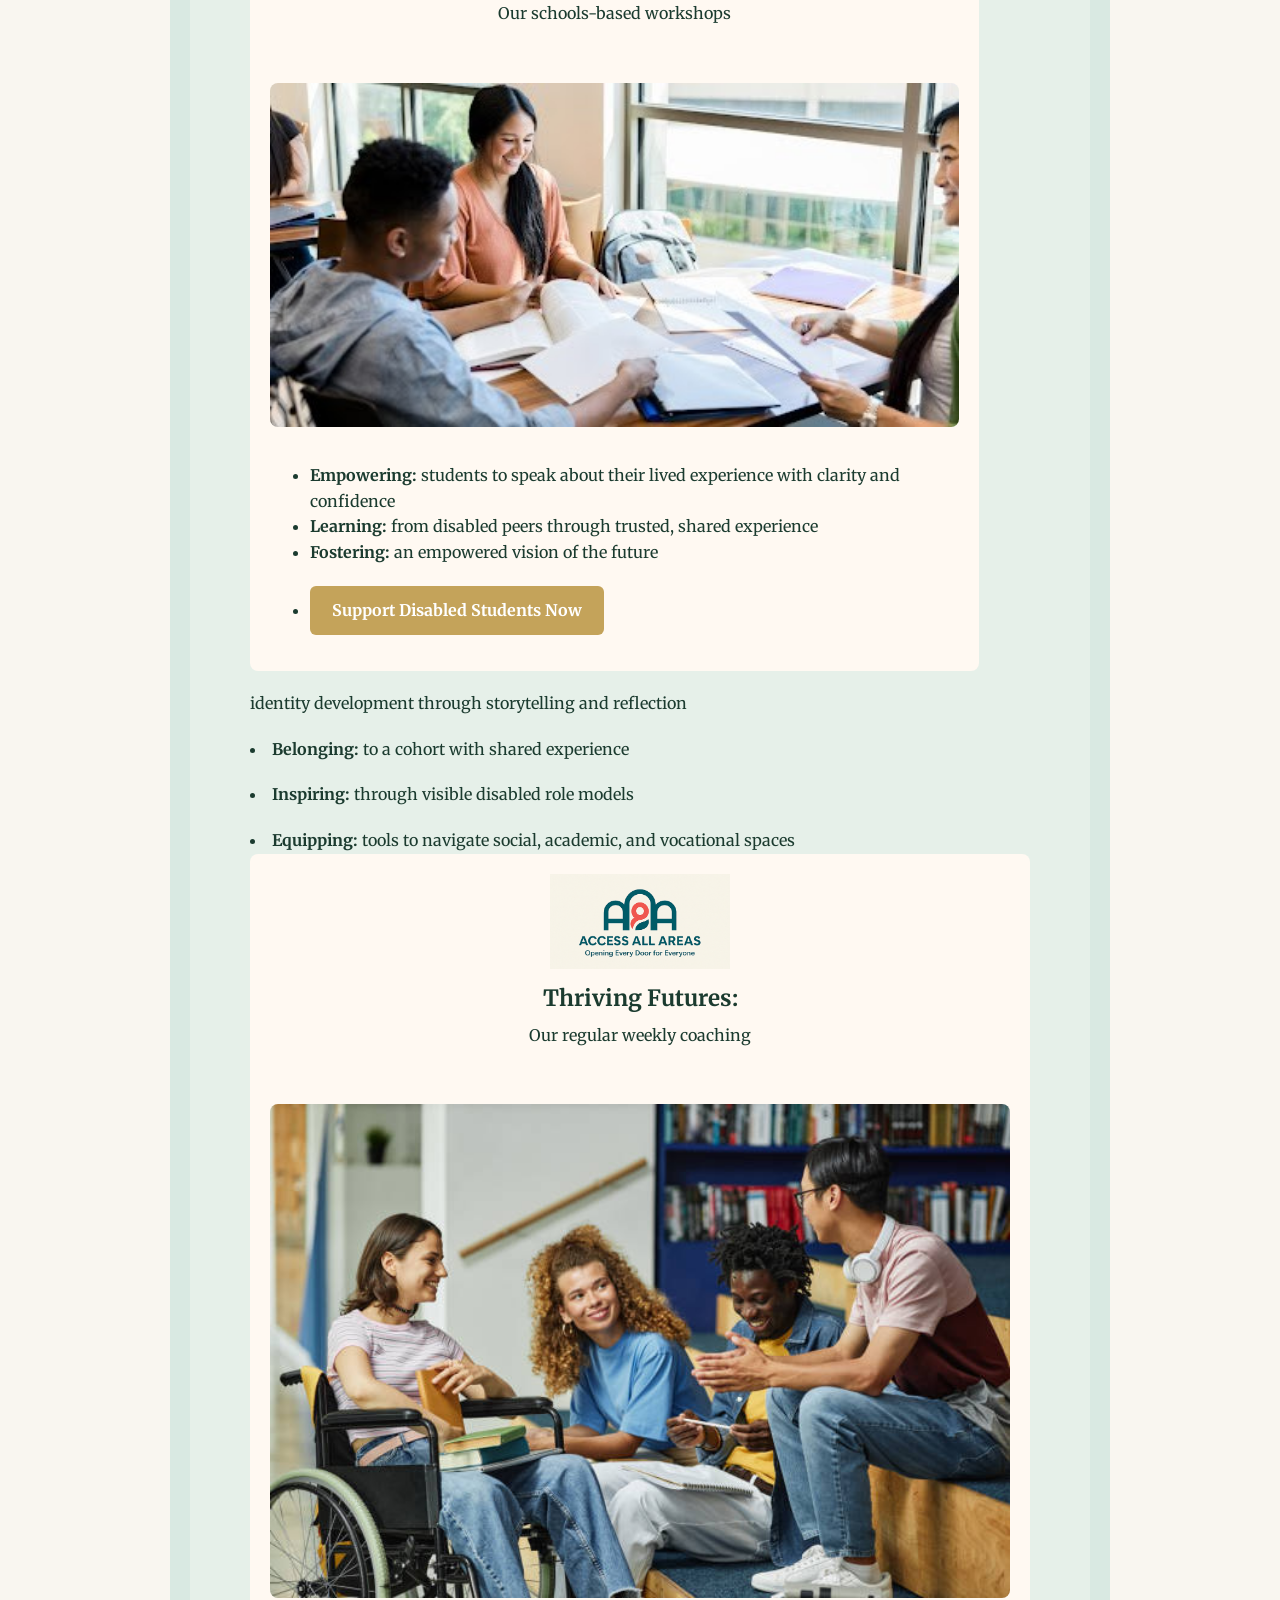
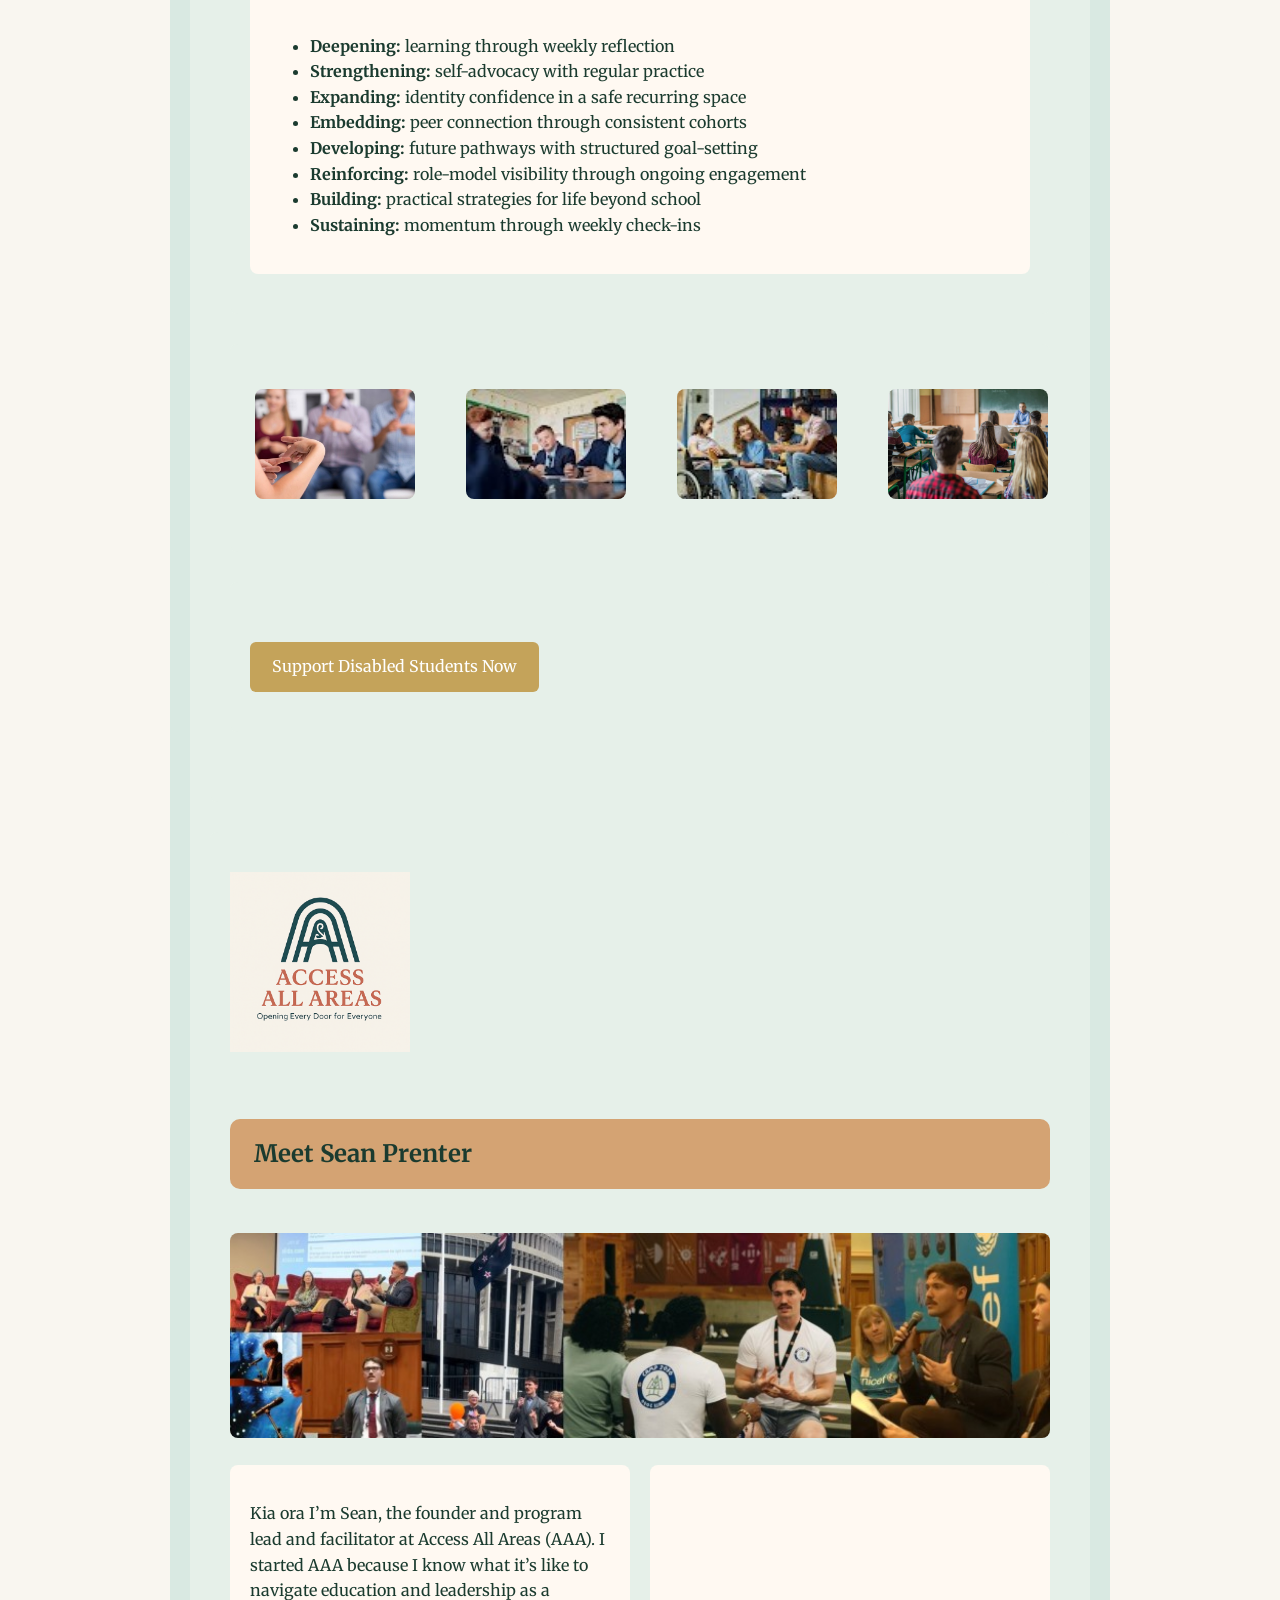
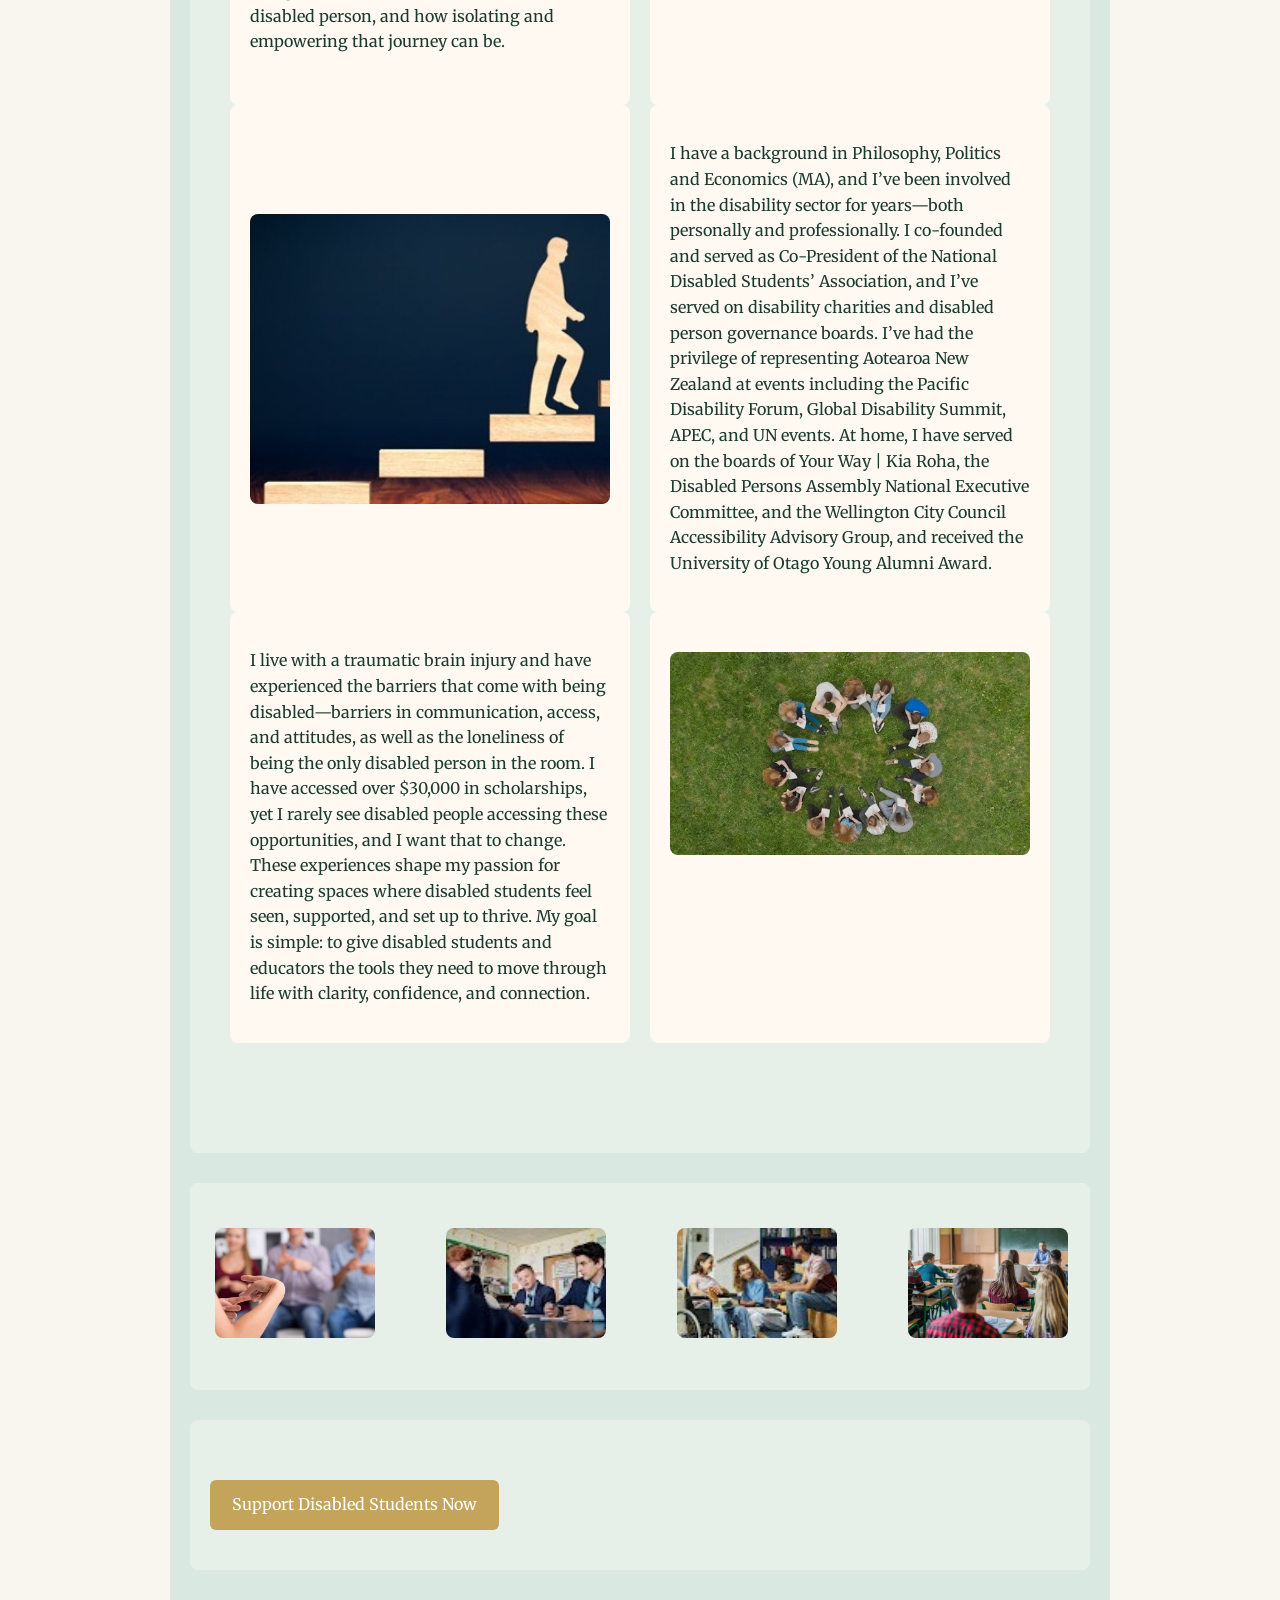
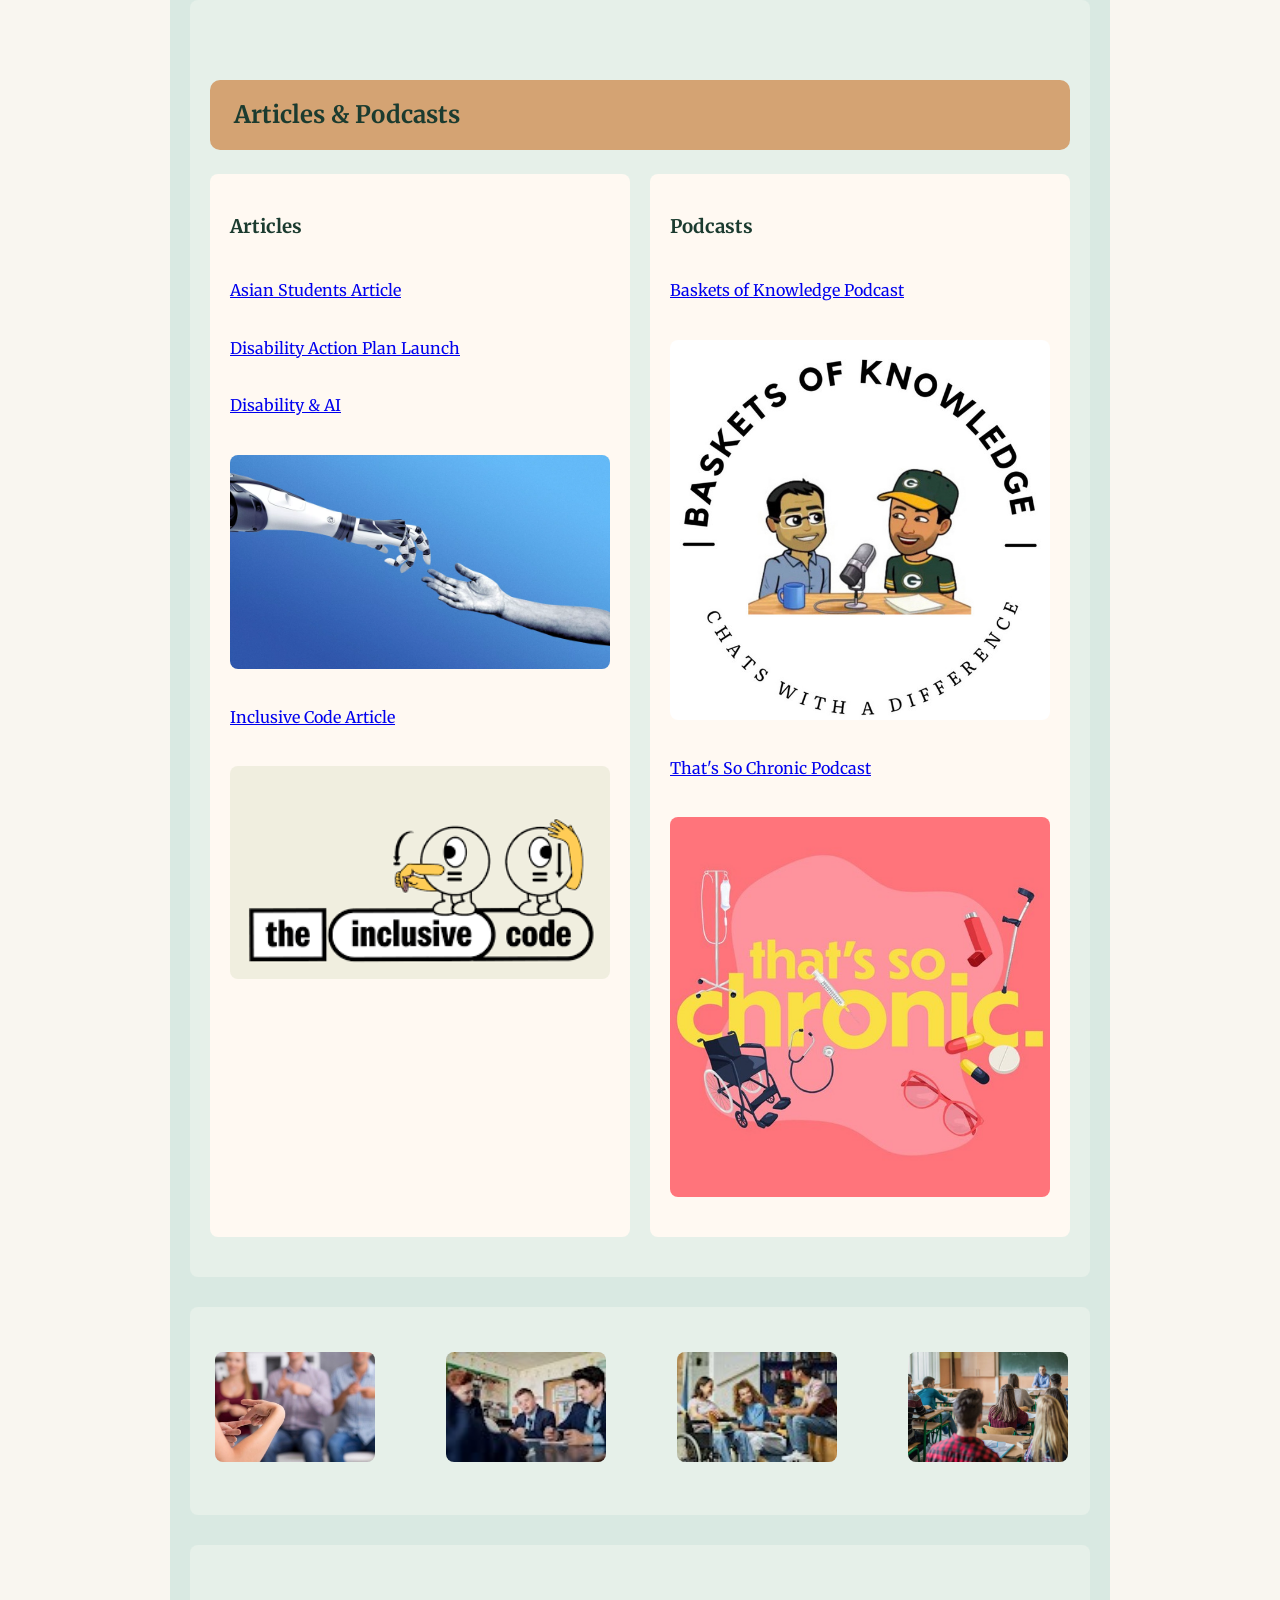
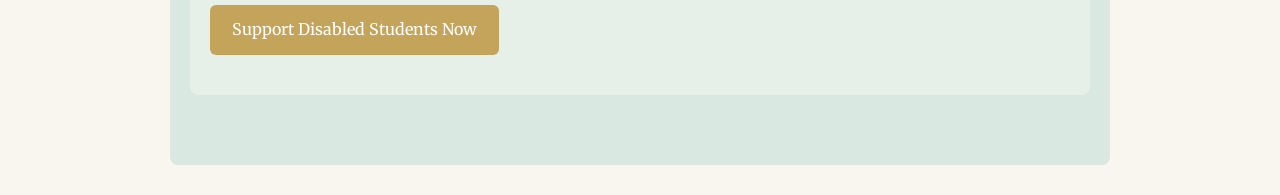
==== commit f35d4624: "Update index.html" ====
--- a/index.html
+++ b/index.html
@@ -70,14 +70,14 @@
     --footer-bg: #C4A35A;       /* footer background or CTA area */
   }
 
-  body {
-    font-family: 'Merriweather', serif;
-    background-color: var(--primary-bg);
-    margin: 0;
-    padding: 0;
-    color: #1B3B2F;
-    line-height: 1.6;
-  }
+ body {
+  font-family: 'Merriweather', serif;
+  background-color: var(--primary-bg);
+  margin: 0;
+  padding: 0;
+  color: #1B3B2F;
+  line-height: 1.6;
+}
 
   header {
     background-color: var(--header-bg);
@@ -330,13 +330,7 @@
 
 .offer-content ul {
   margin-top: 16px;
-}.main-nav {
-  display: flex;
-  justify-content: center;
-  gap: 20px;
-  margin-top: 20px;
-  flex-wrap: wrap;
-} html {
+} {
   scroll-behavior: smooth;
 } section {
   scroll-margin-top: 120px;
@@ -360,26 +354,6 @@
   padding: 10px;
   z-index: 1000;
 } 
-  nav {
-  position: sticky;
-  top: 0;
-  z-index: 1000;
-  background: white; /* important so content doesn’t show through */
-} body {
-  padding-top: 80px;
-}
-  .main-nav {
-  position: sticky;
-  top: 0;
-  z-index: 1000;
-  background-color: var(--header-bg);
-  display: flex;
-  justify-content: center;
-  gap: 20px;
-  padding: 12px 10px;
-  flex-wrap: wrap;
-  box-shadow: 0 2px 10px rgba(0,0,0,0.08);
-}
   .main-nav a {
   text-decoration: none;
   color: #1B3B2F;
@@ -387,6 +361,18 @@
   padding: 8px 12px;
   border-radius: 6px;
   transition: 0.3s;
+}
+  .main-nav {
+  position: sticky;
+  top: 0;
+  z-index: 9999;
+  background-color: var(--header-bg);
+  display: flex;
+  justify-content: center;
+  gap: 20px;
+  padding: 12px;
+  flex-wrap: wrap;
+  box-shadow: 0 2px 10px rgba(0,0,0,0.08);
 }
 
 .main-nav a:hover {
@@ -440,7 +426,9 @@
   <h2>
     Equipping disabled students to lead boldly, with confidence, clarity, and connection.
   </h2>
-      <nav class="main-nav">
+</div>
+
+<nav class="main-nav">
   <a href="#why-this-matters">Why This Matters</a>
   <a href="#consequences">Consequences</a>
   <a href="#our-offer">Our Offer</a>
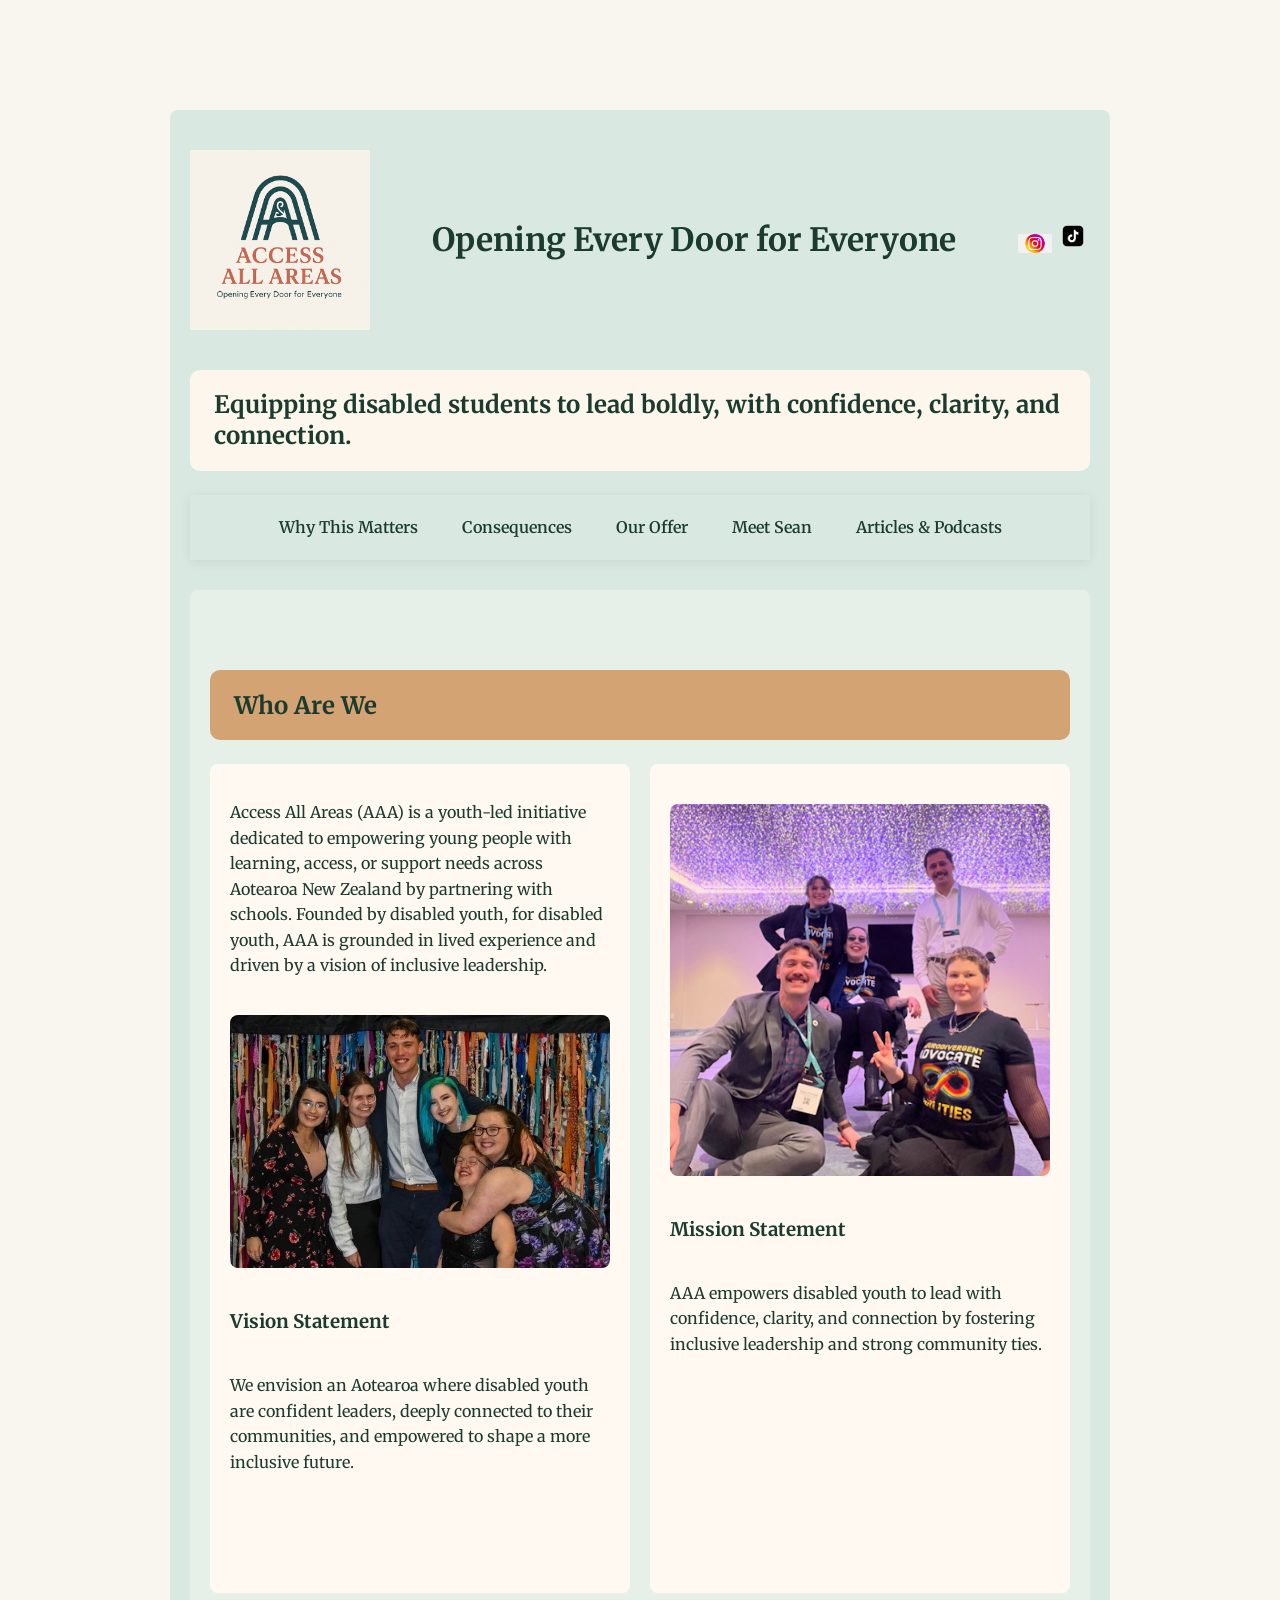
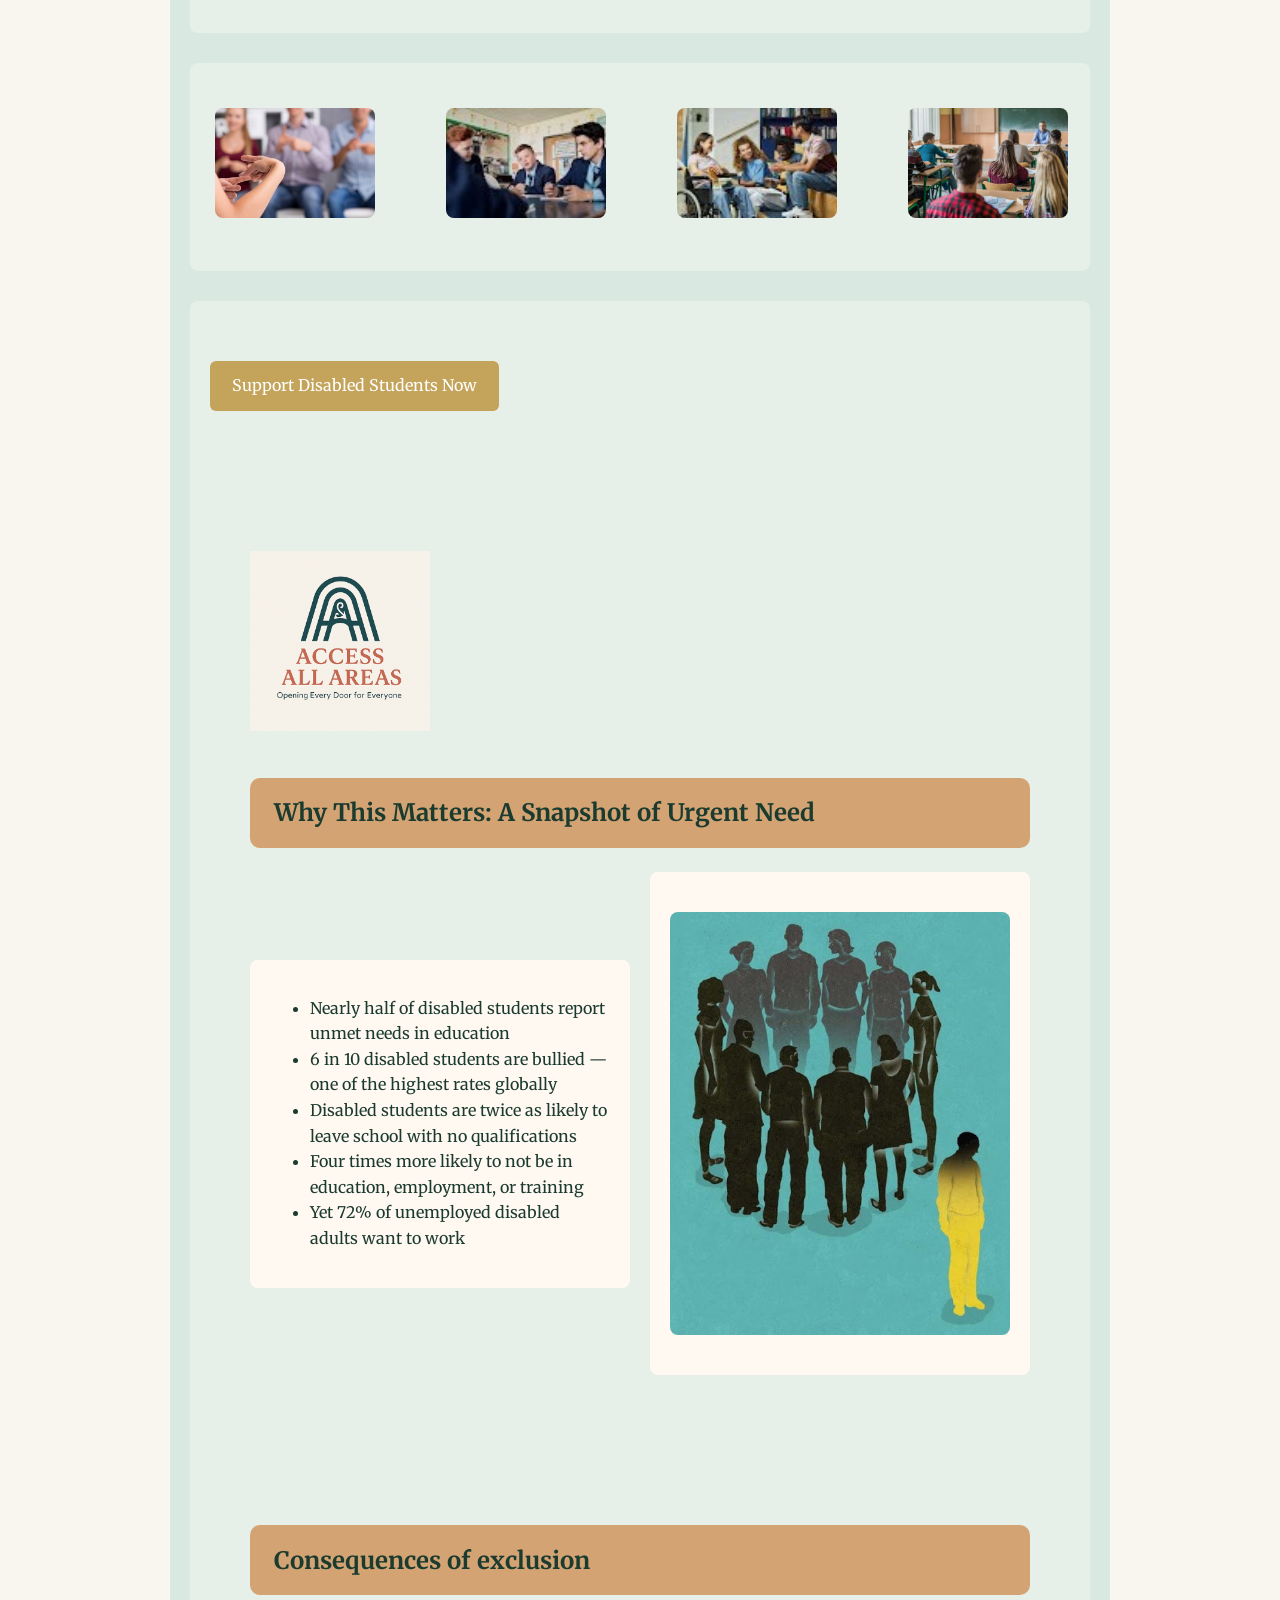
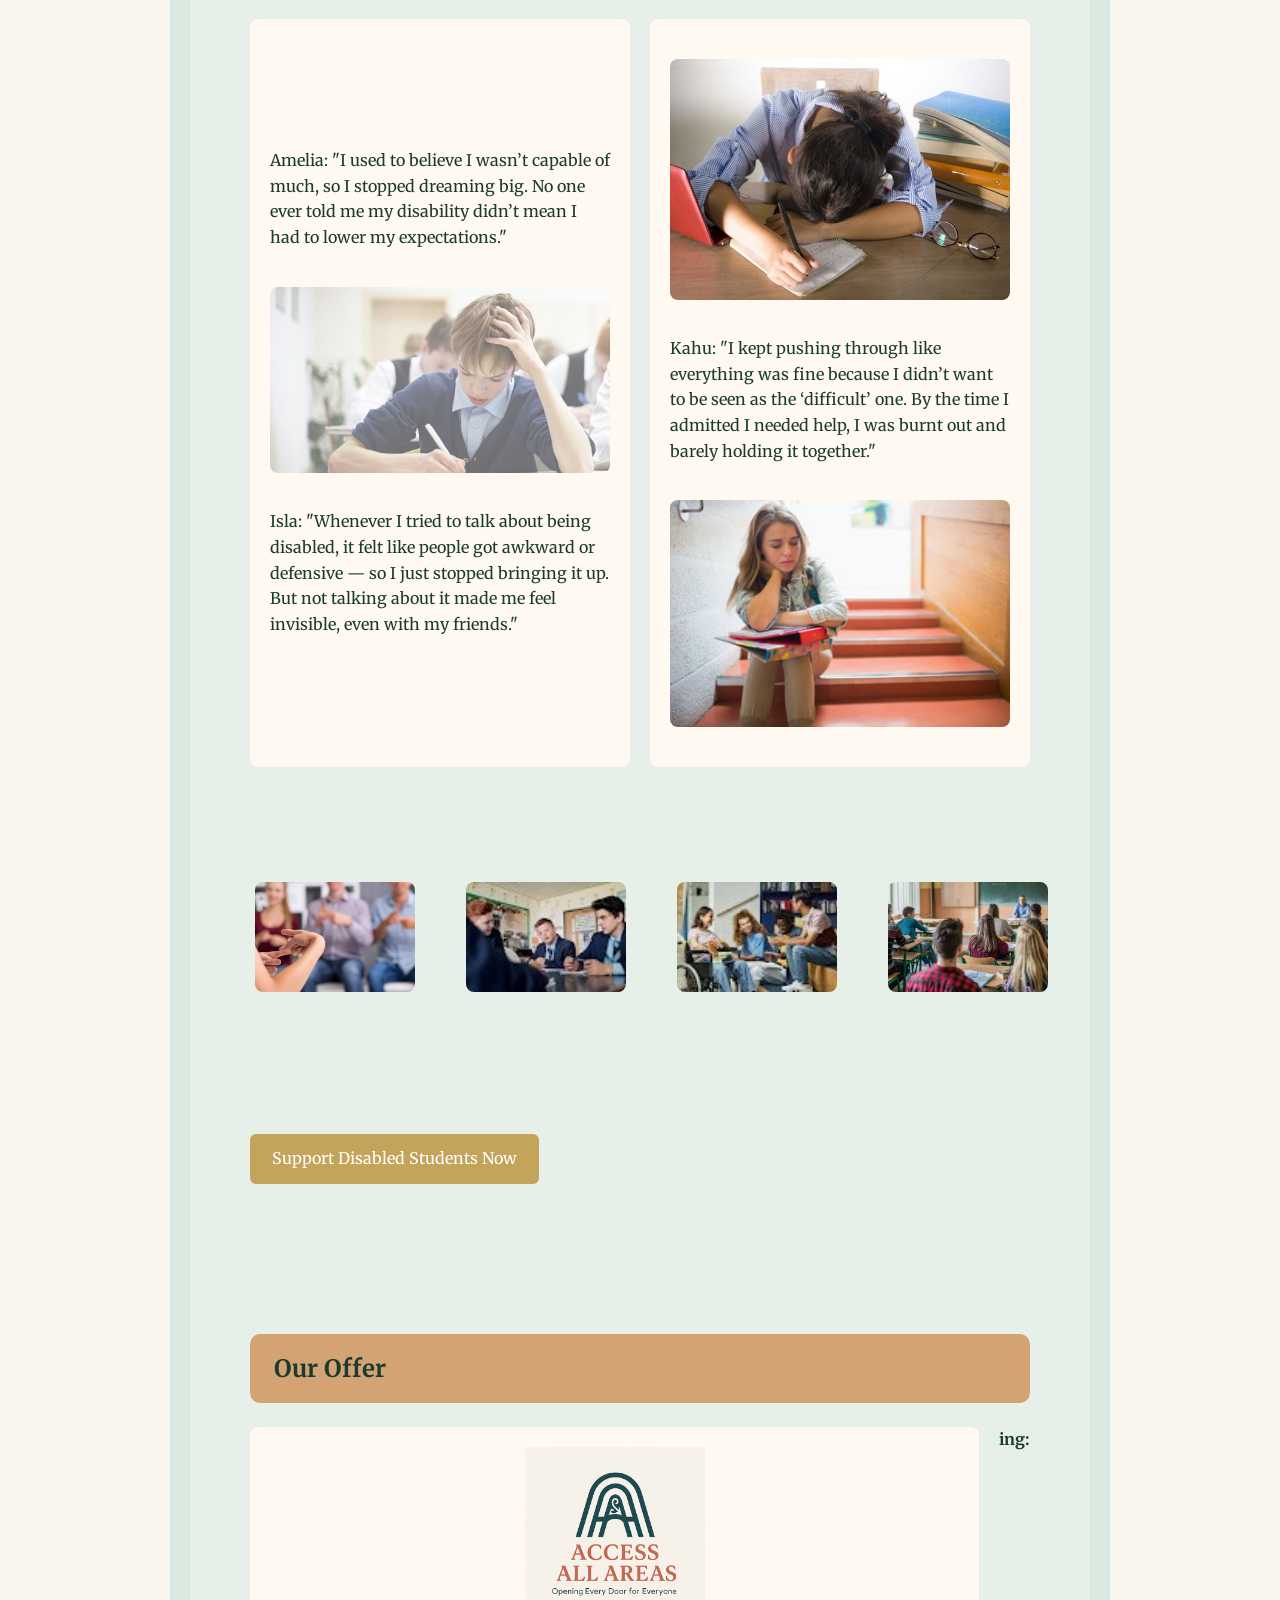
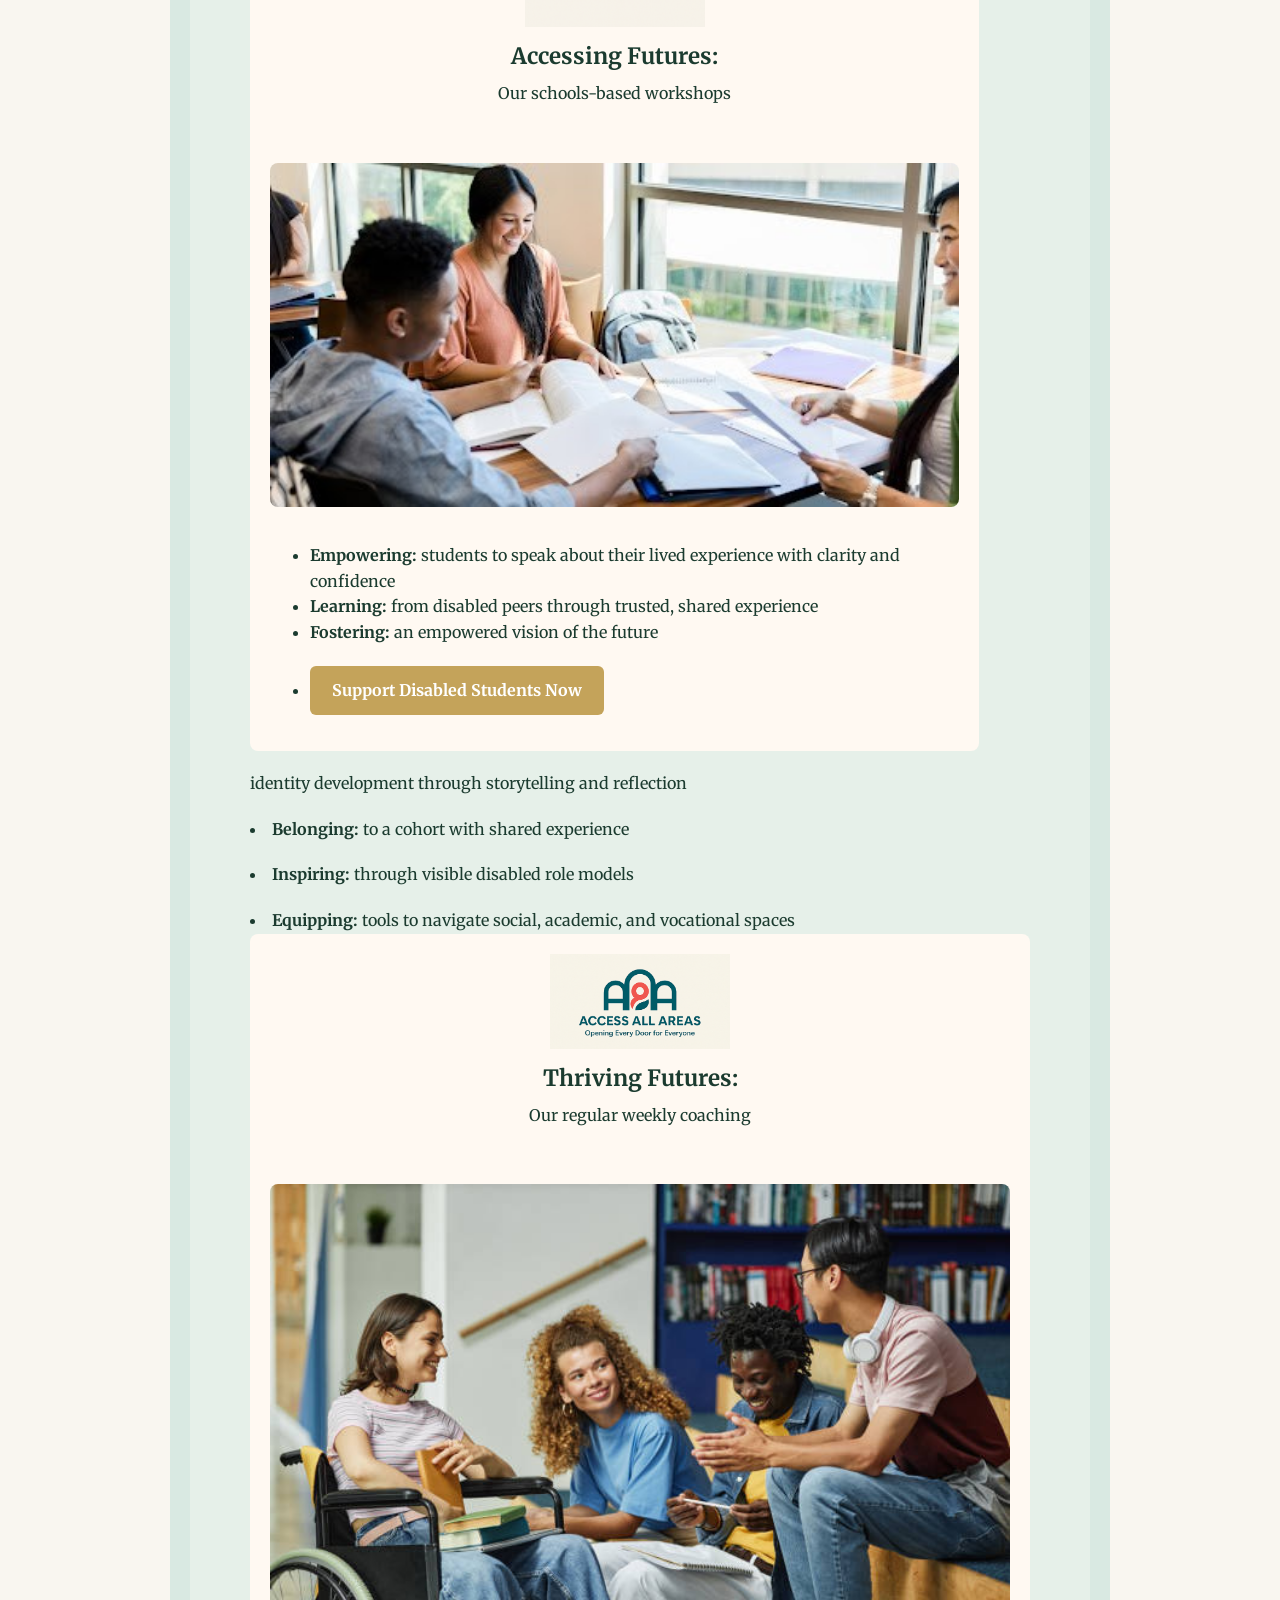
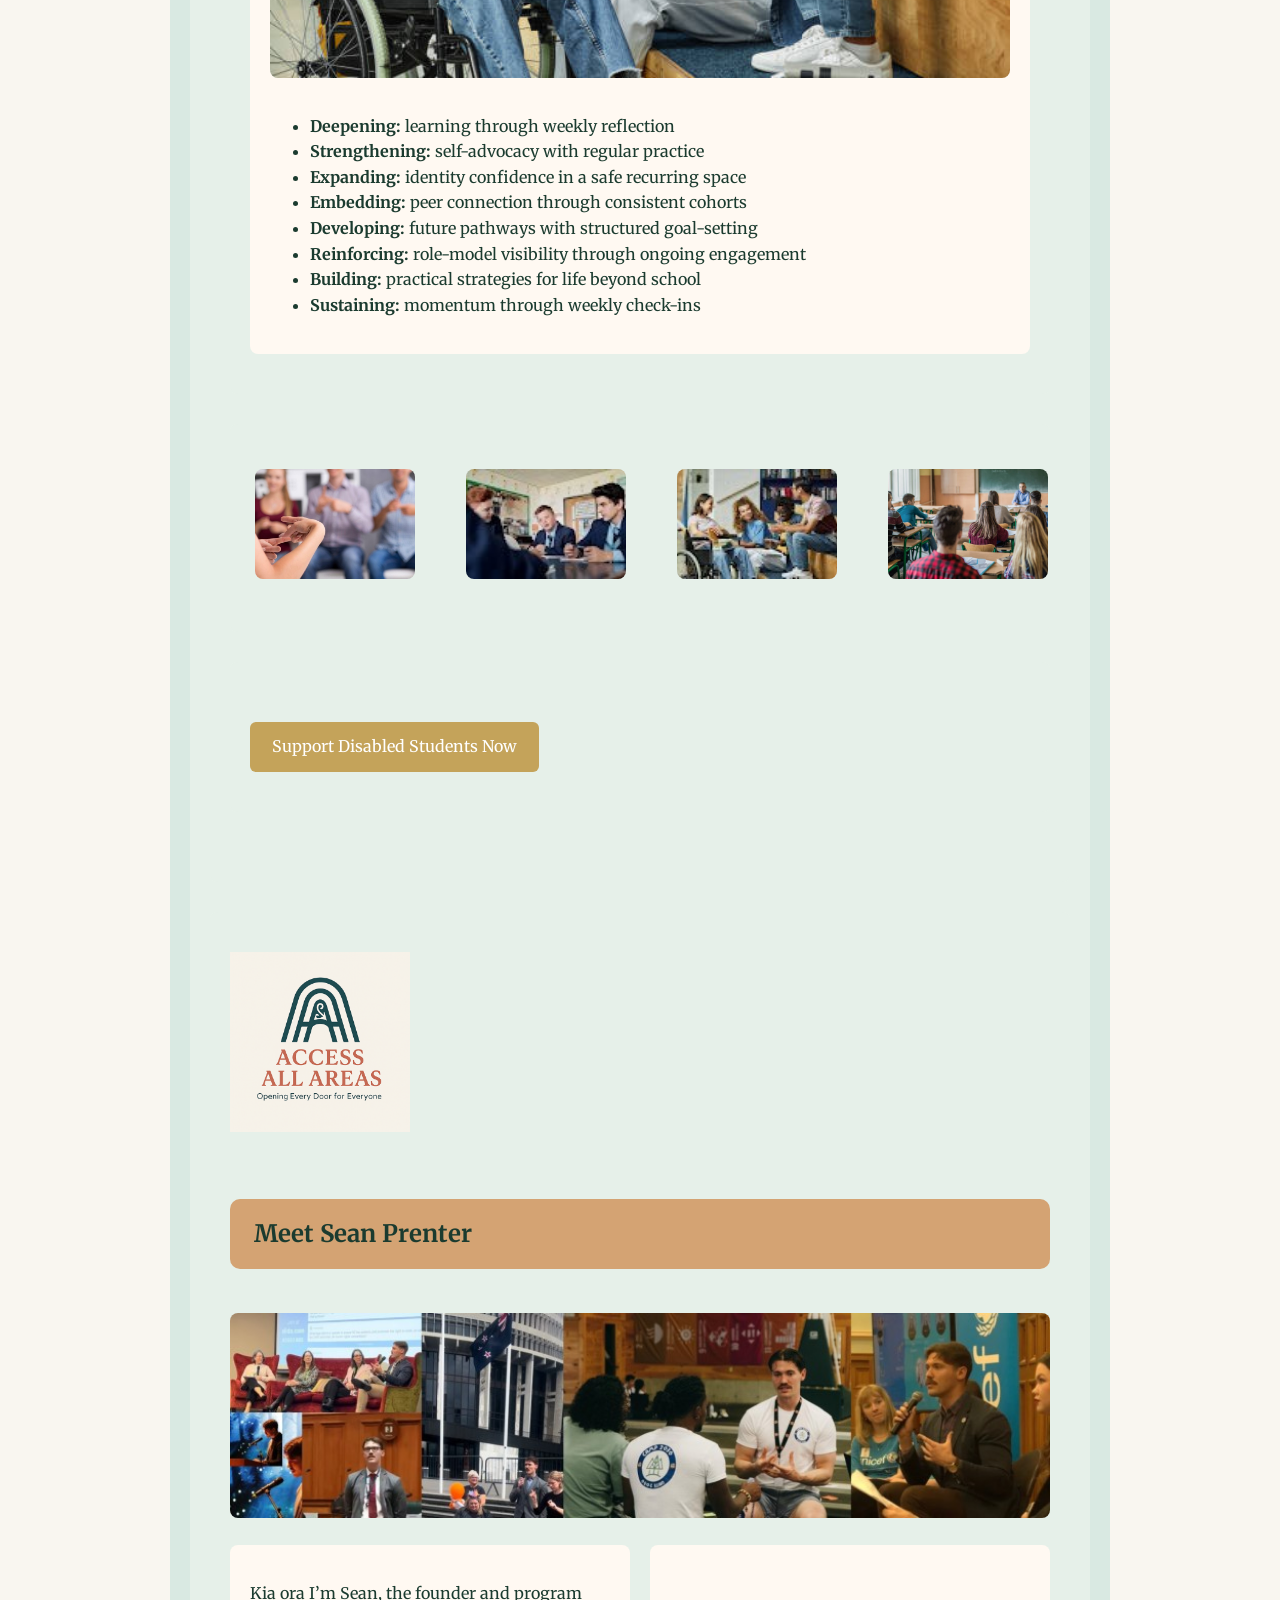
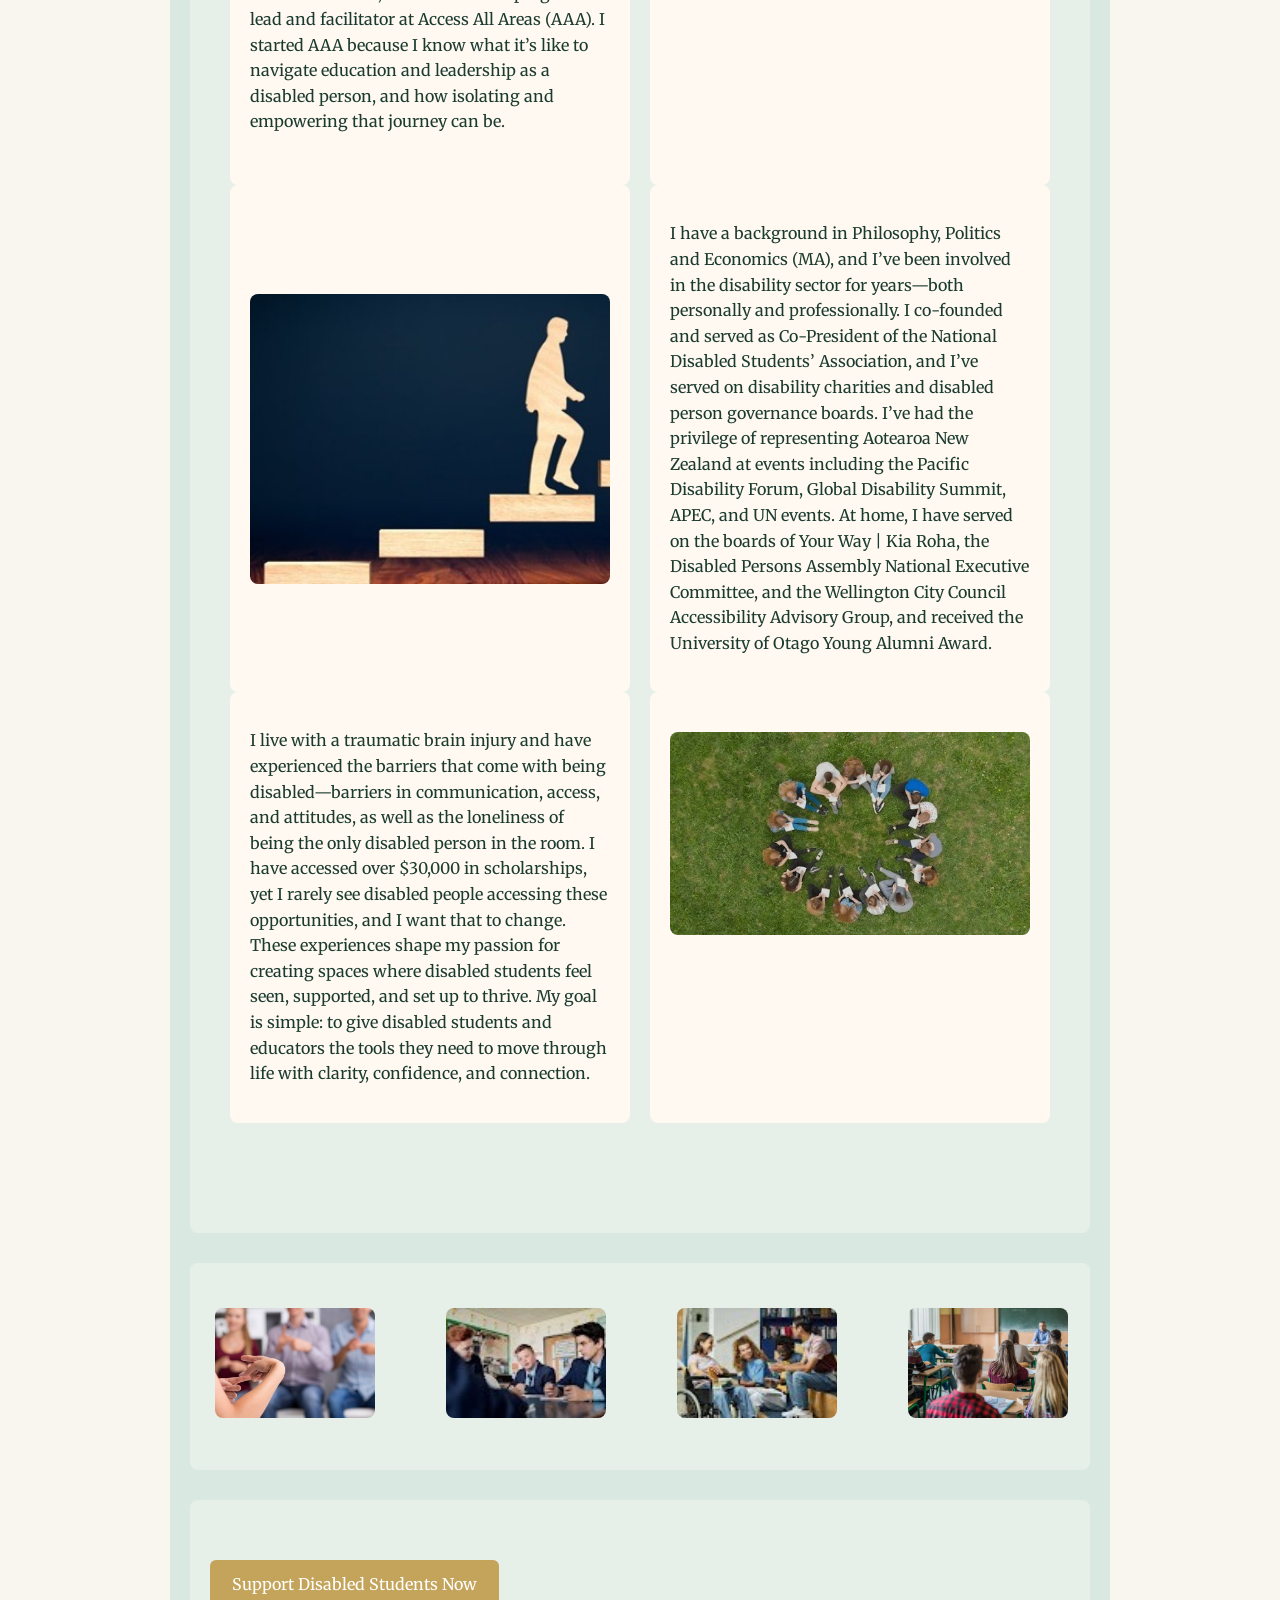
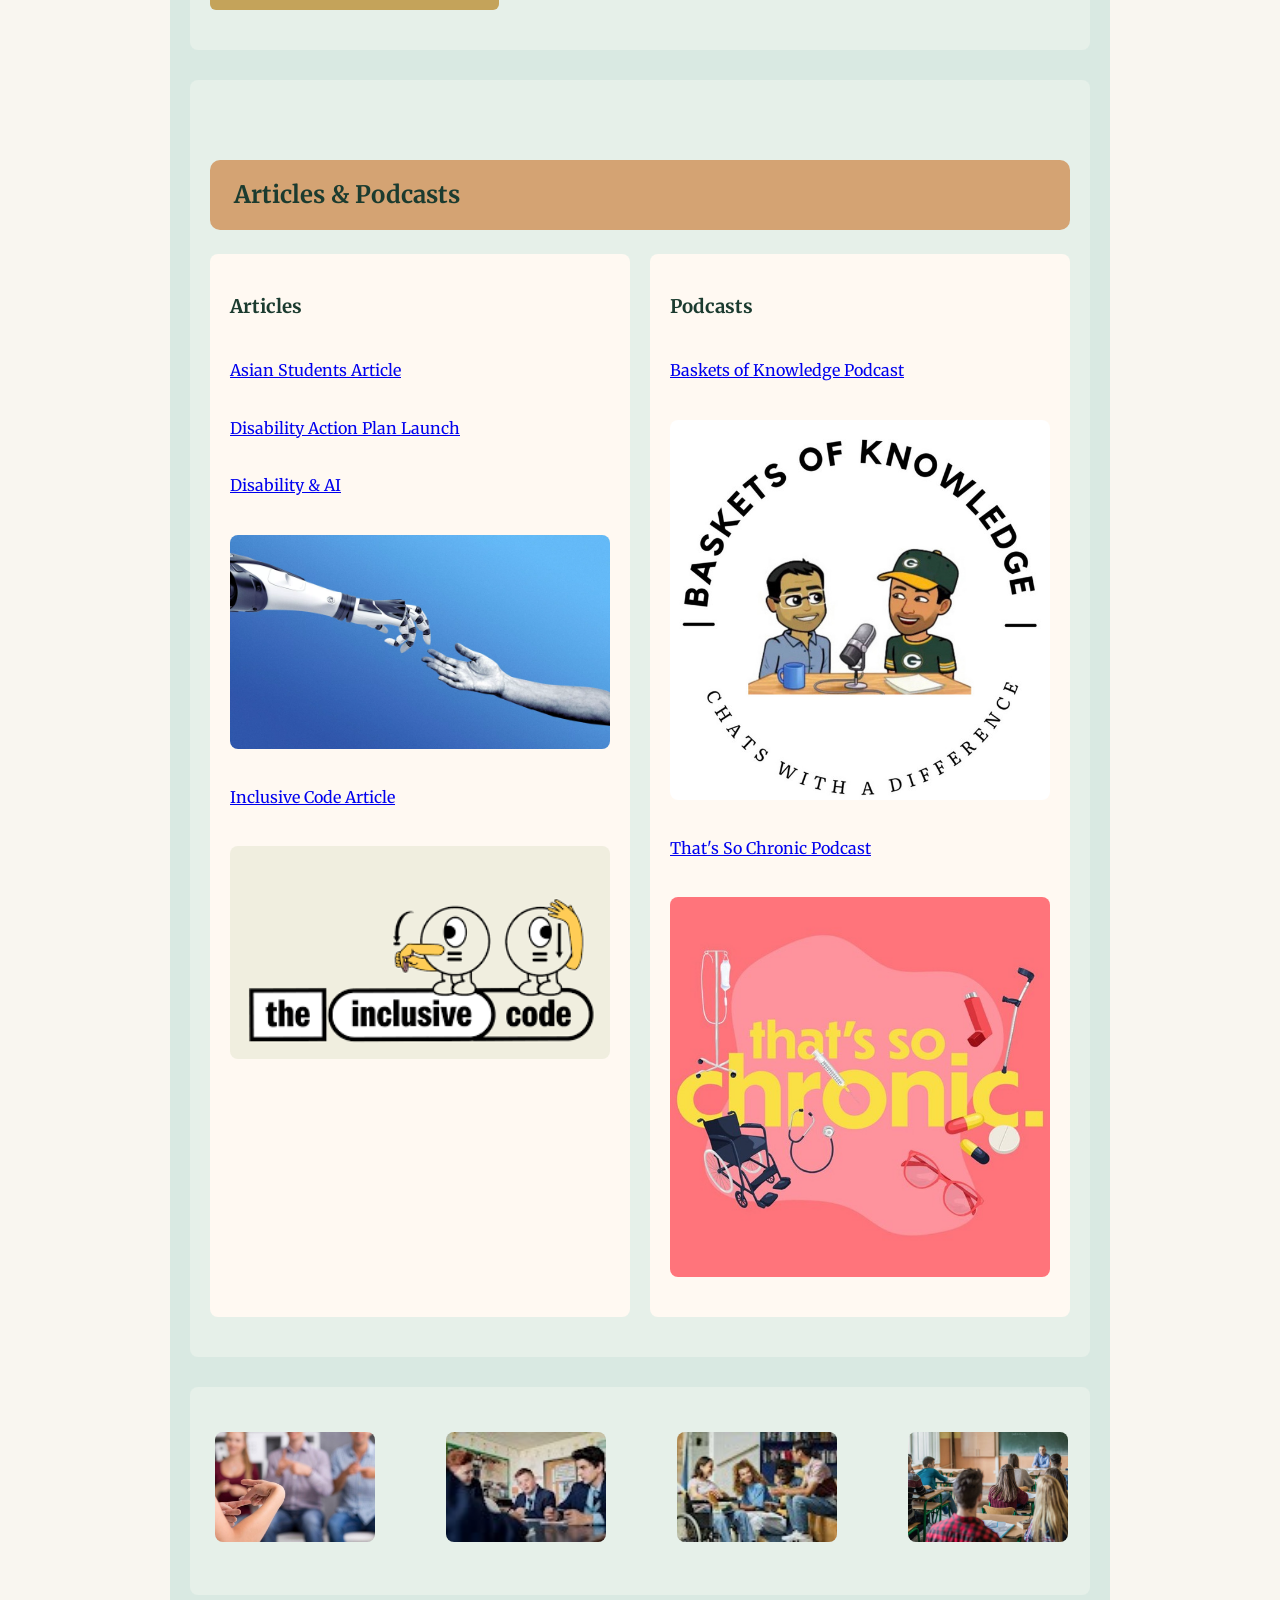
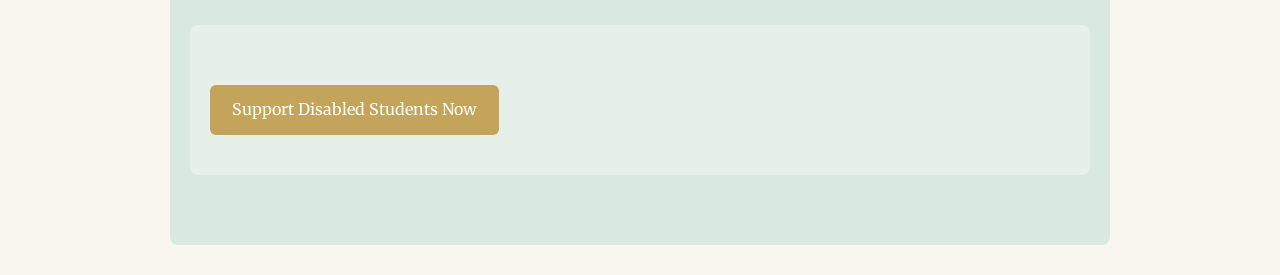
==== commit d22db014: "Update index.html" ====
--- a/index.html
+++ b/index.html
@@ -70,14 +70,14 @@
     --footer-bg: #C4A35A;       /* footer background or CTA area */
   }
 
- body {
-  font-family: 'Merriweather', serif;
-  background-color: var(--primary-bg);
-  margin: 0;
-  padding: 0;
-  color: #1B3B2F;
-  line-height: 1.6;
-}
+  body {
+    font-family: 'Merriweather', serif;
+    background-color: var(--primary-bg);
+    margin: 0;
+    padding: 0;
+    color: #1B3B2F;
+    line-height: 1.6;
+  }
 
   header {
     background-color: var(--header-bg);
@@ -330,7 +330,13 @@
 
 .offer-content ul {
   margin-top: 16px;
-} {
+}.main-nav {
+  display: flex;
+  justify-content: center;
+  gap: 20px;
+  margin-top: 20px;
+  flex-wrap: wrap;
+} html {
   scroll-behavior: smooth;
 } section {
   scroll-margin-top: 120px;
@@ -354,6 +360,26 @@
   padding: 10px;
   z-index: 1000;
 } 
+  nav {
+  position: sticky;
+  top: 0;
+  z-index: 1000;
+  background: white; /* important so content doesn’t show through */
+} body {
+  padding-top: 80px;
+}
+  .main-nav {
+  position: sticky;
+  top: 0;
+  z-index: 1000;
+  background-color: var(--header-bg);
+  display: flex;
+  justify-content: center;
+  gap: 20px;
+  padding: 12px 10px;
+  flex-wrap: wrap;
+  box-shadow: 0 2px 10px rgba(0,0,0,0.08);
+}
   .main-nav a {
   text-decoration: none;
   color: #1B3B2F;
@@ -361,18 +387,6 @@
   padding: 8px 12px;
   border-radius: 6px;
   transition: 0.3s;
-}
-  .main-nav {
-  position: sticky;
-  top: 0;
-  z-index: 9999;
-  background-color: var(--header-bg);
-  display: flex;
-  justify-content: center;
-  gap: 20px;
-  padding: 12px;
-  flex-wrap: wrap;
-  box-shadow: 0 2px 10px rgba(0,0,0,0.08);
 }
 
 .main-nav a:hover {
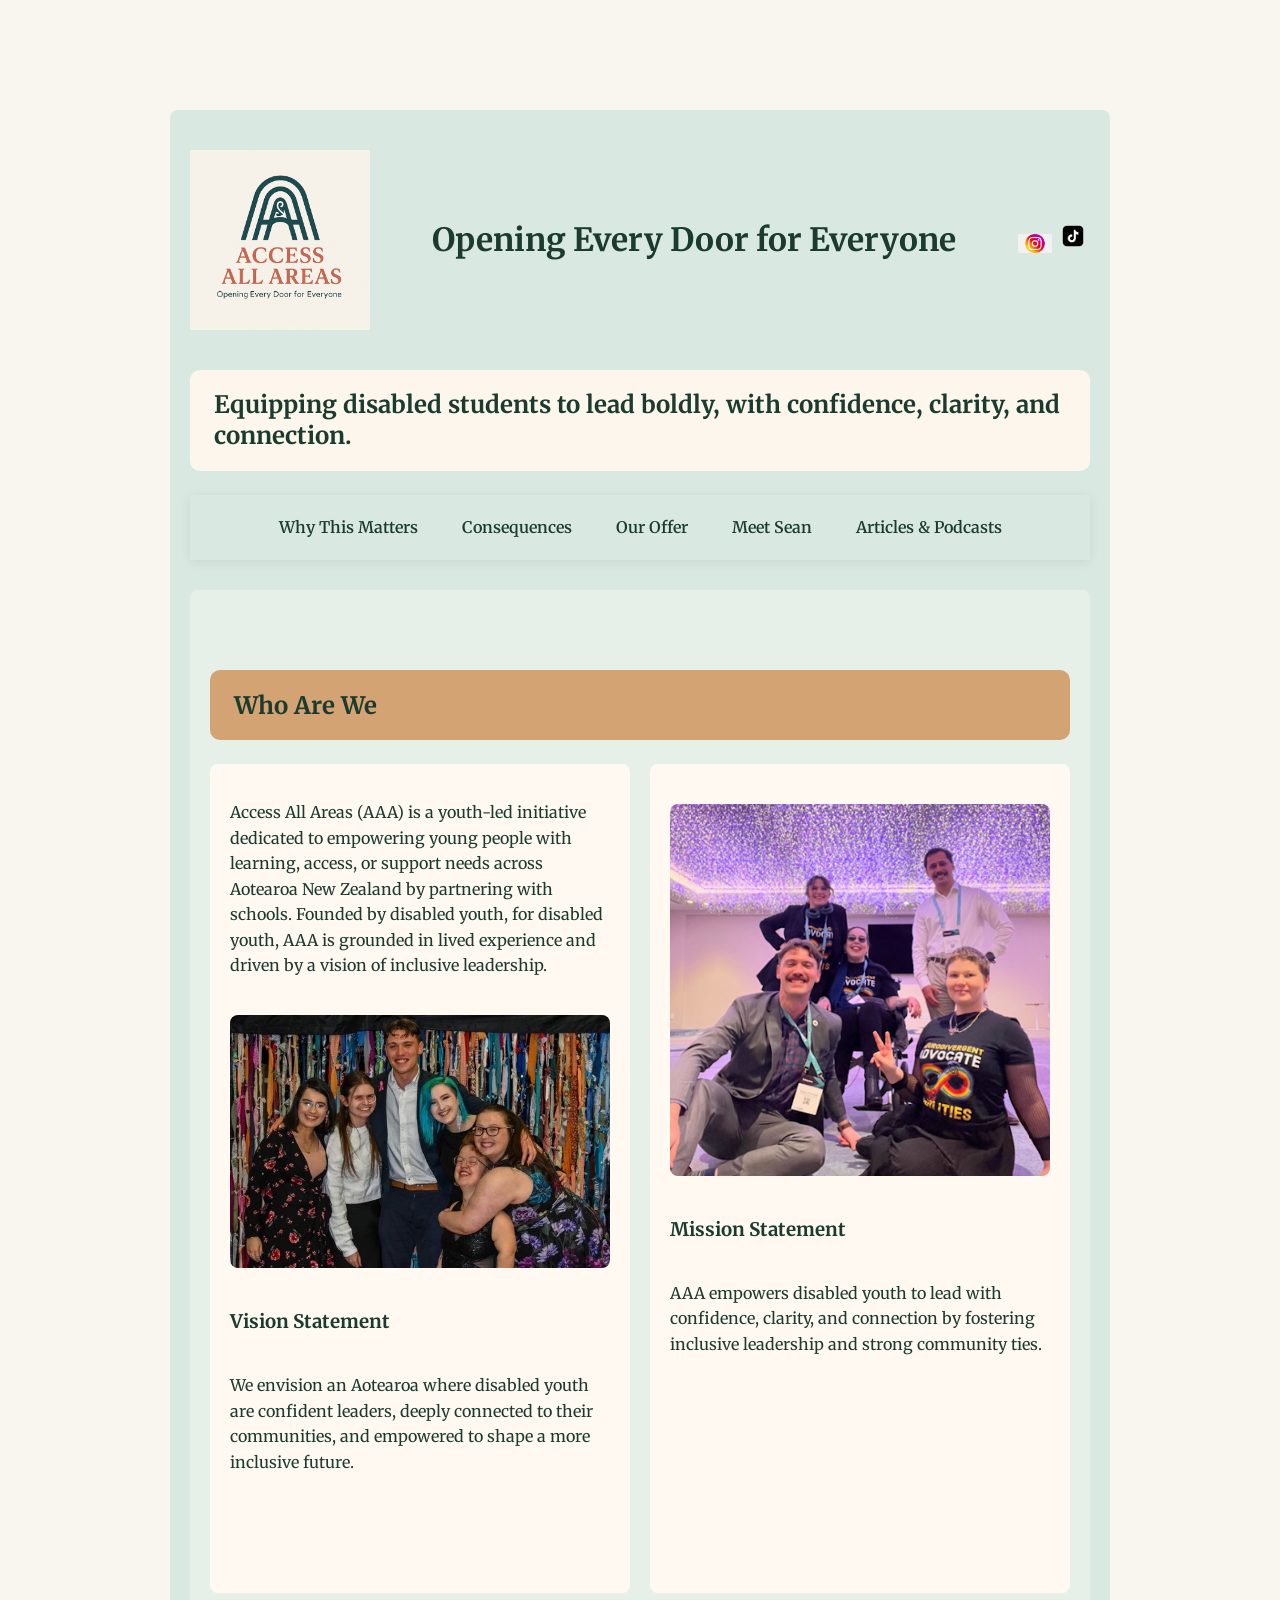
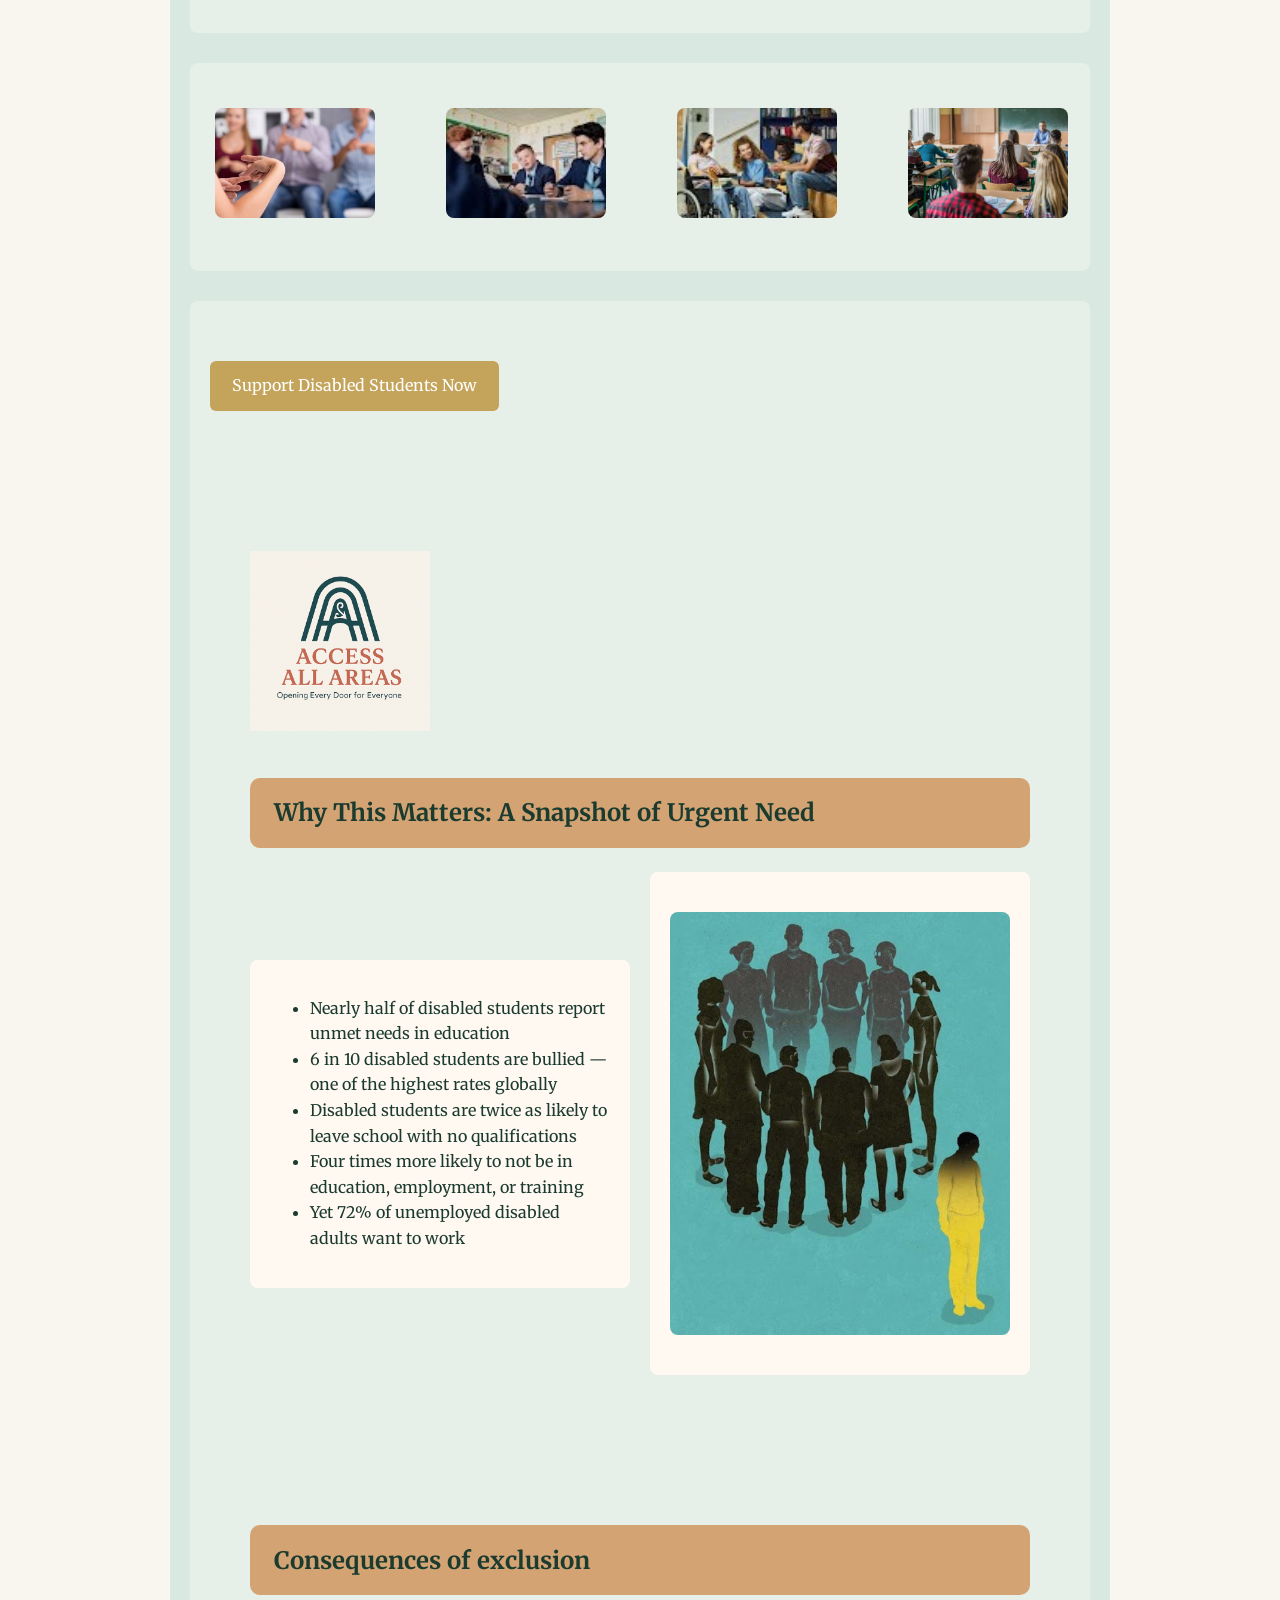
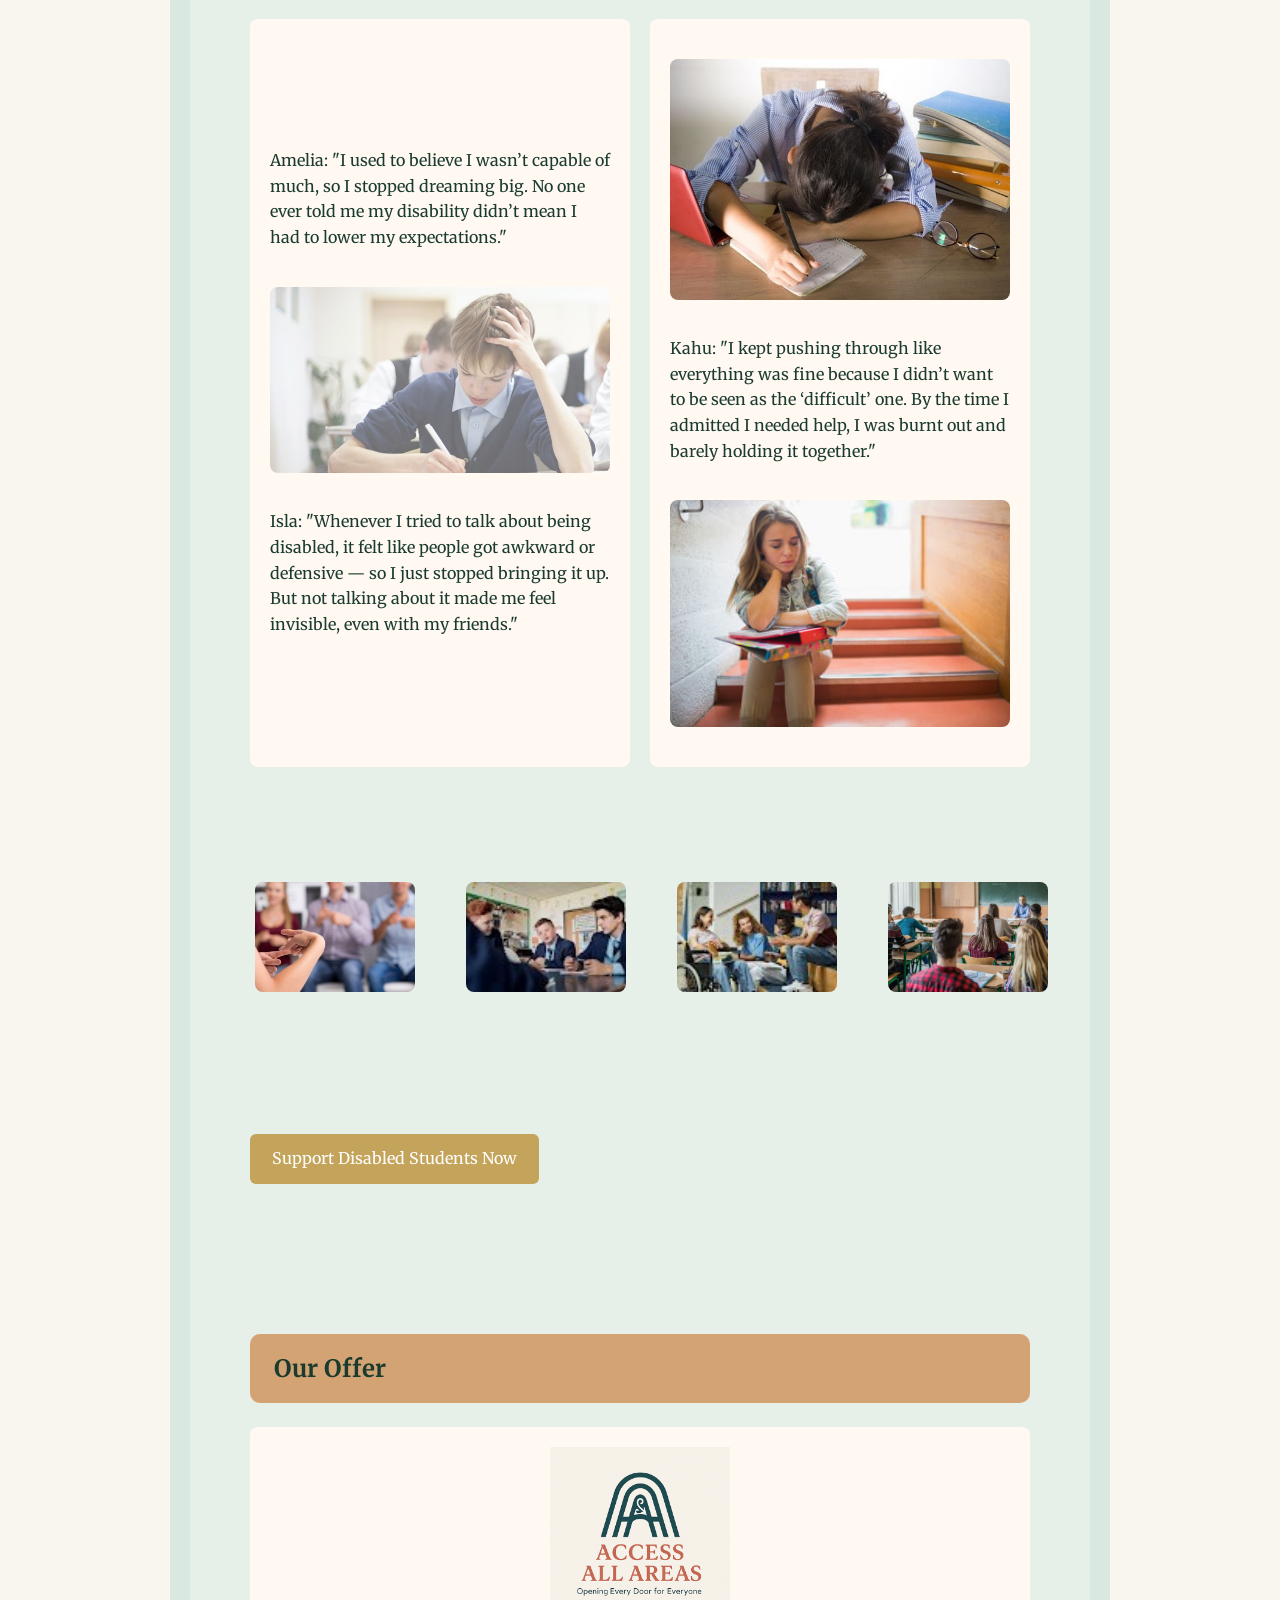
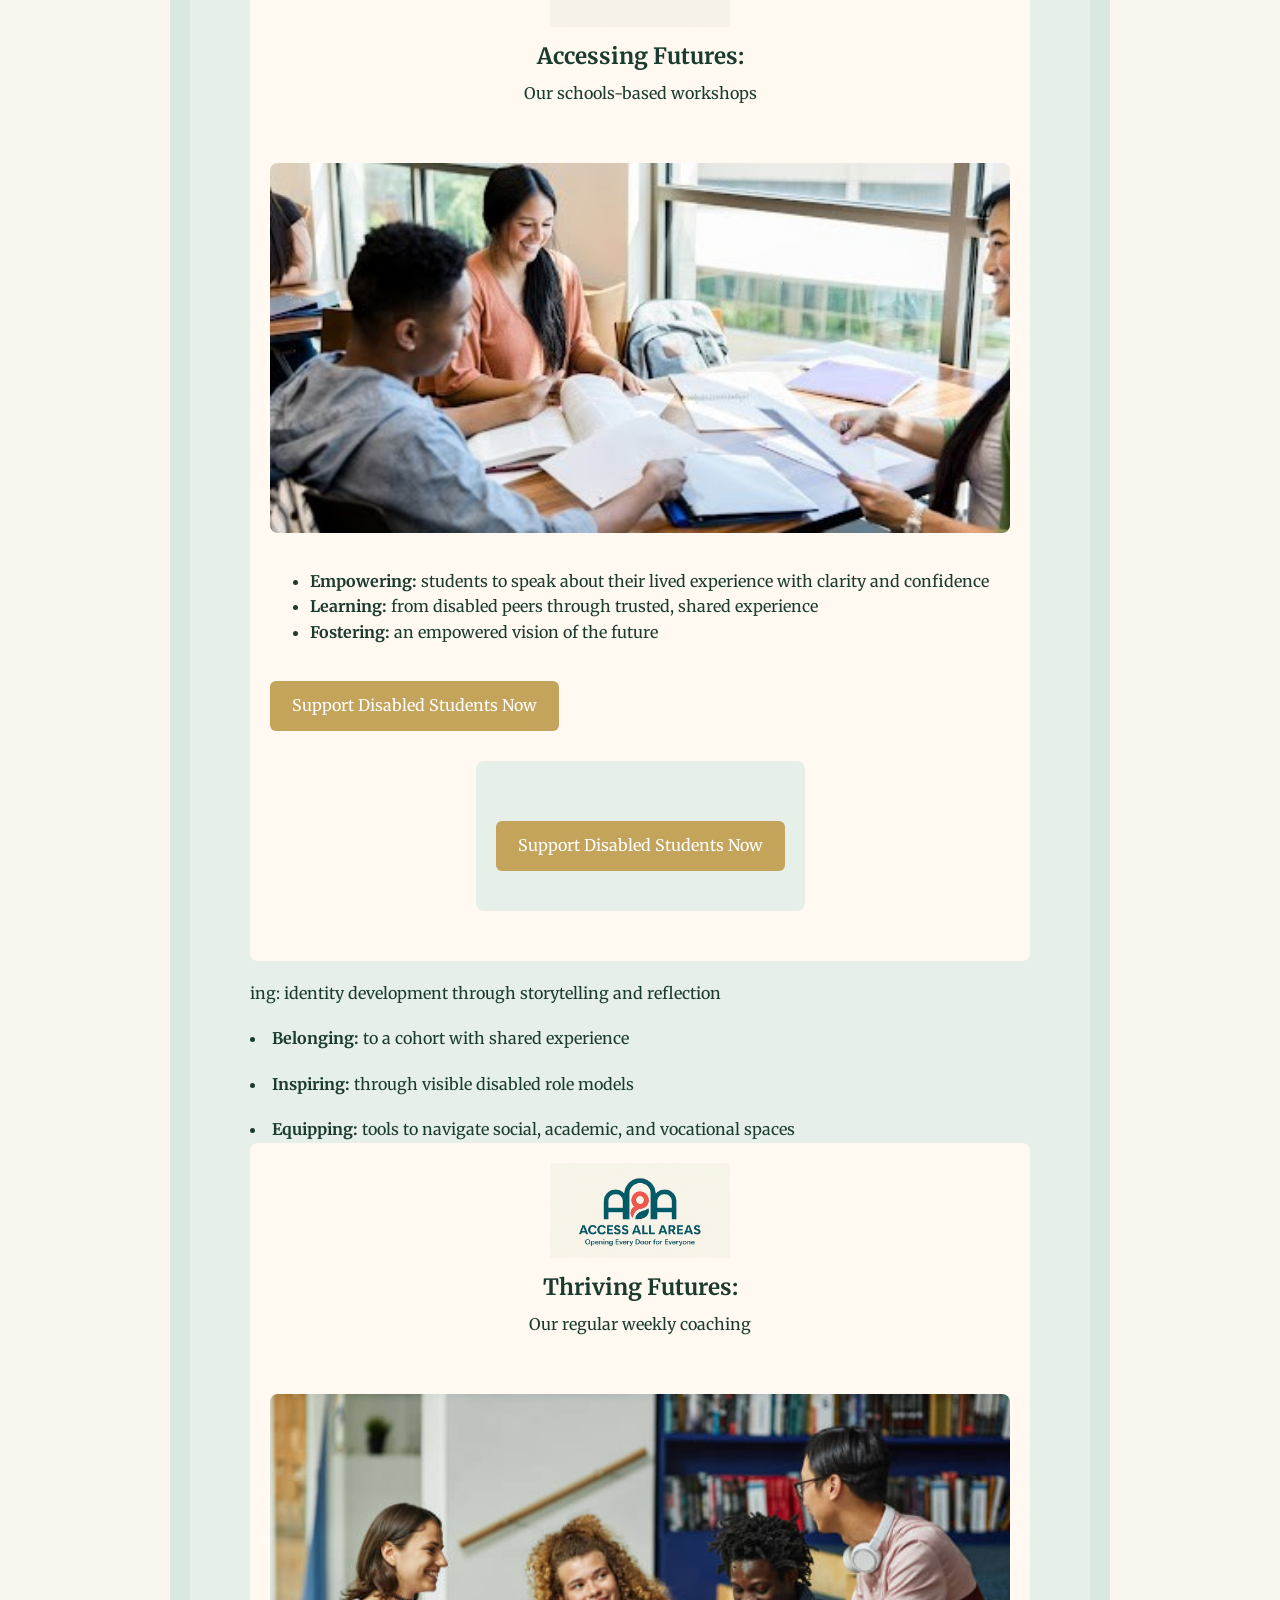
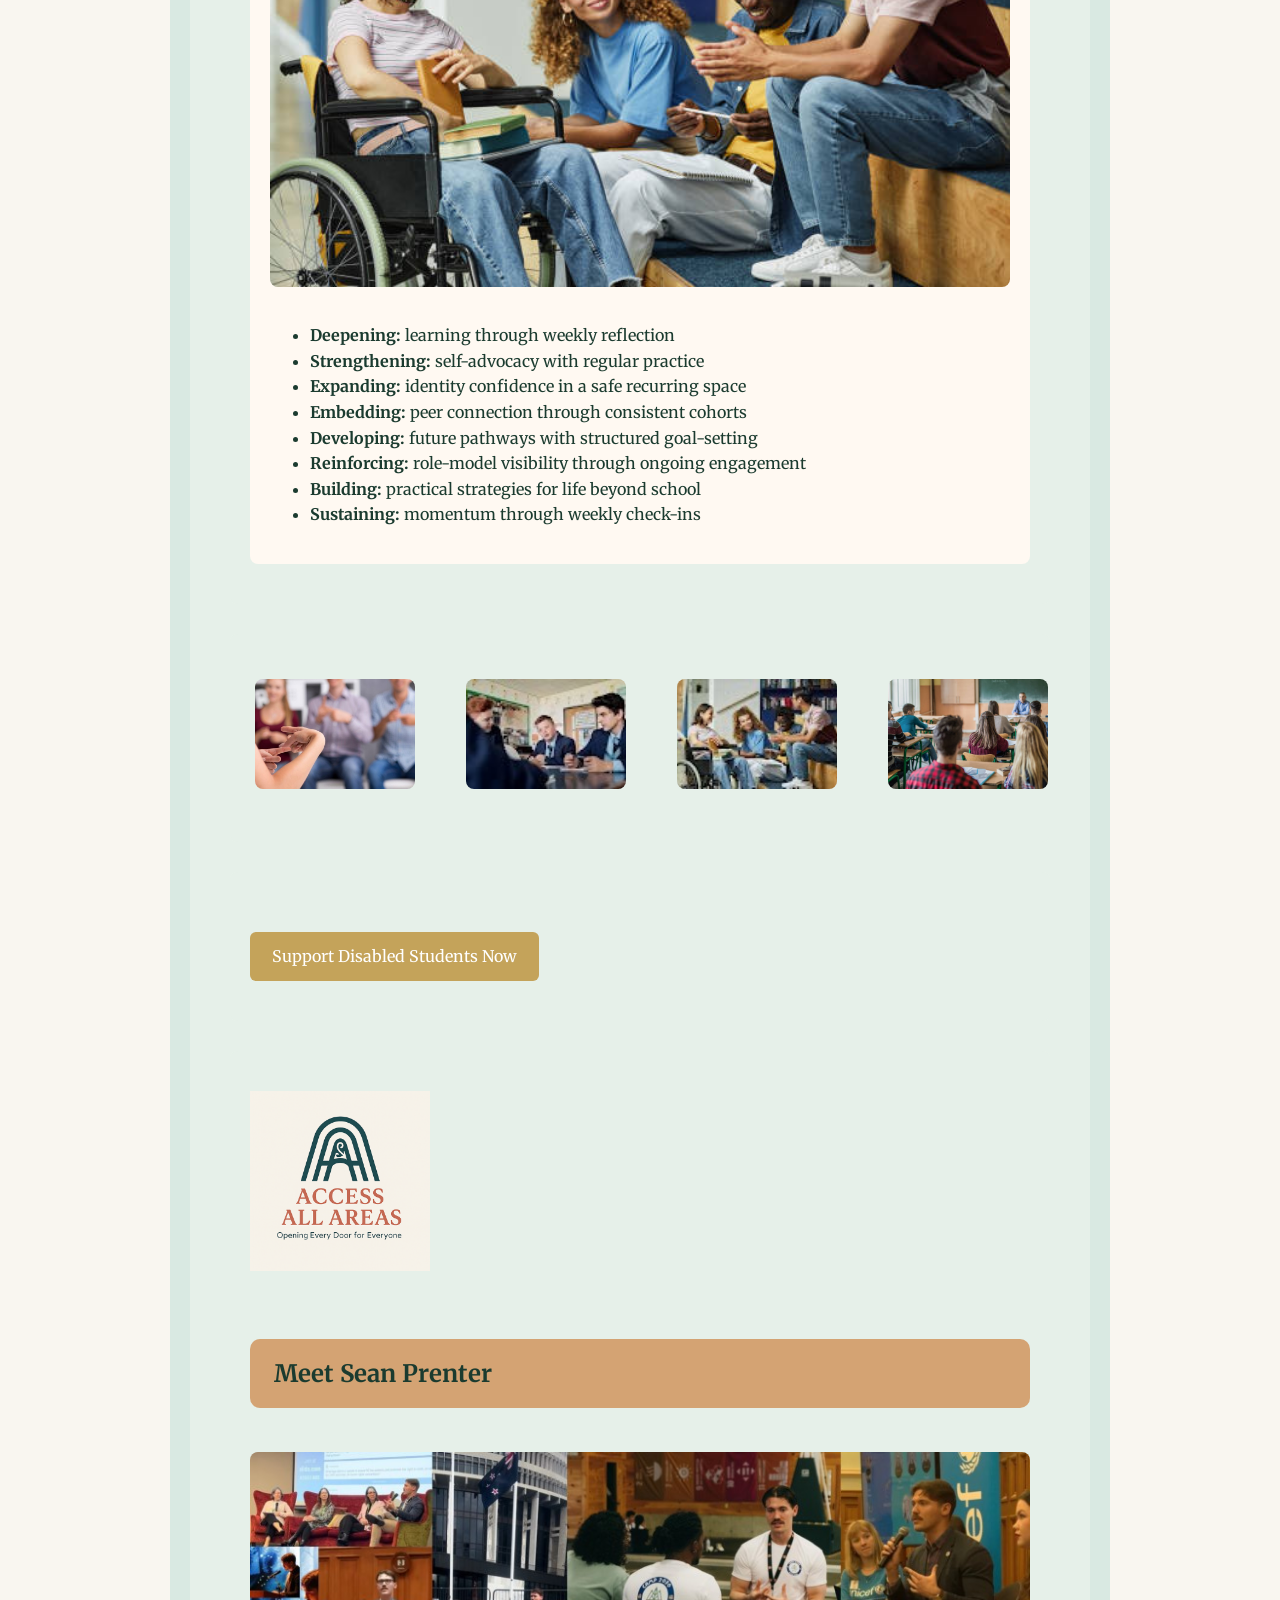
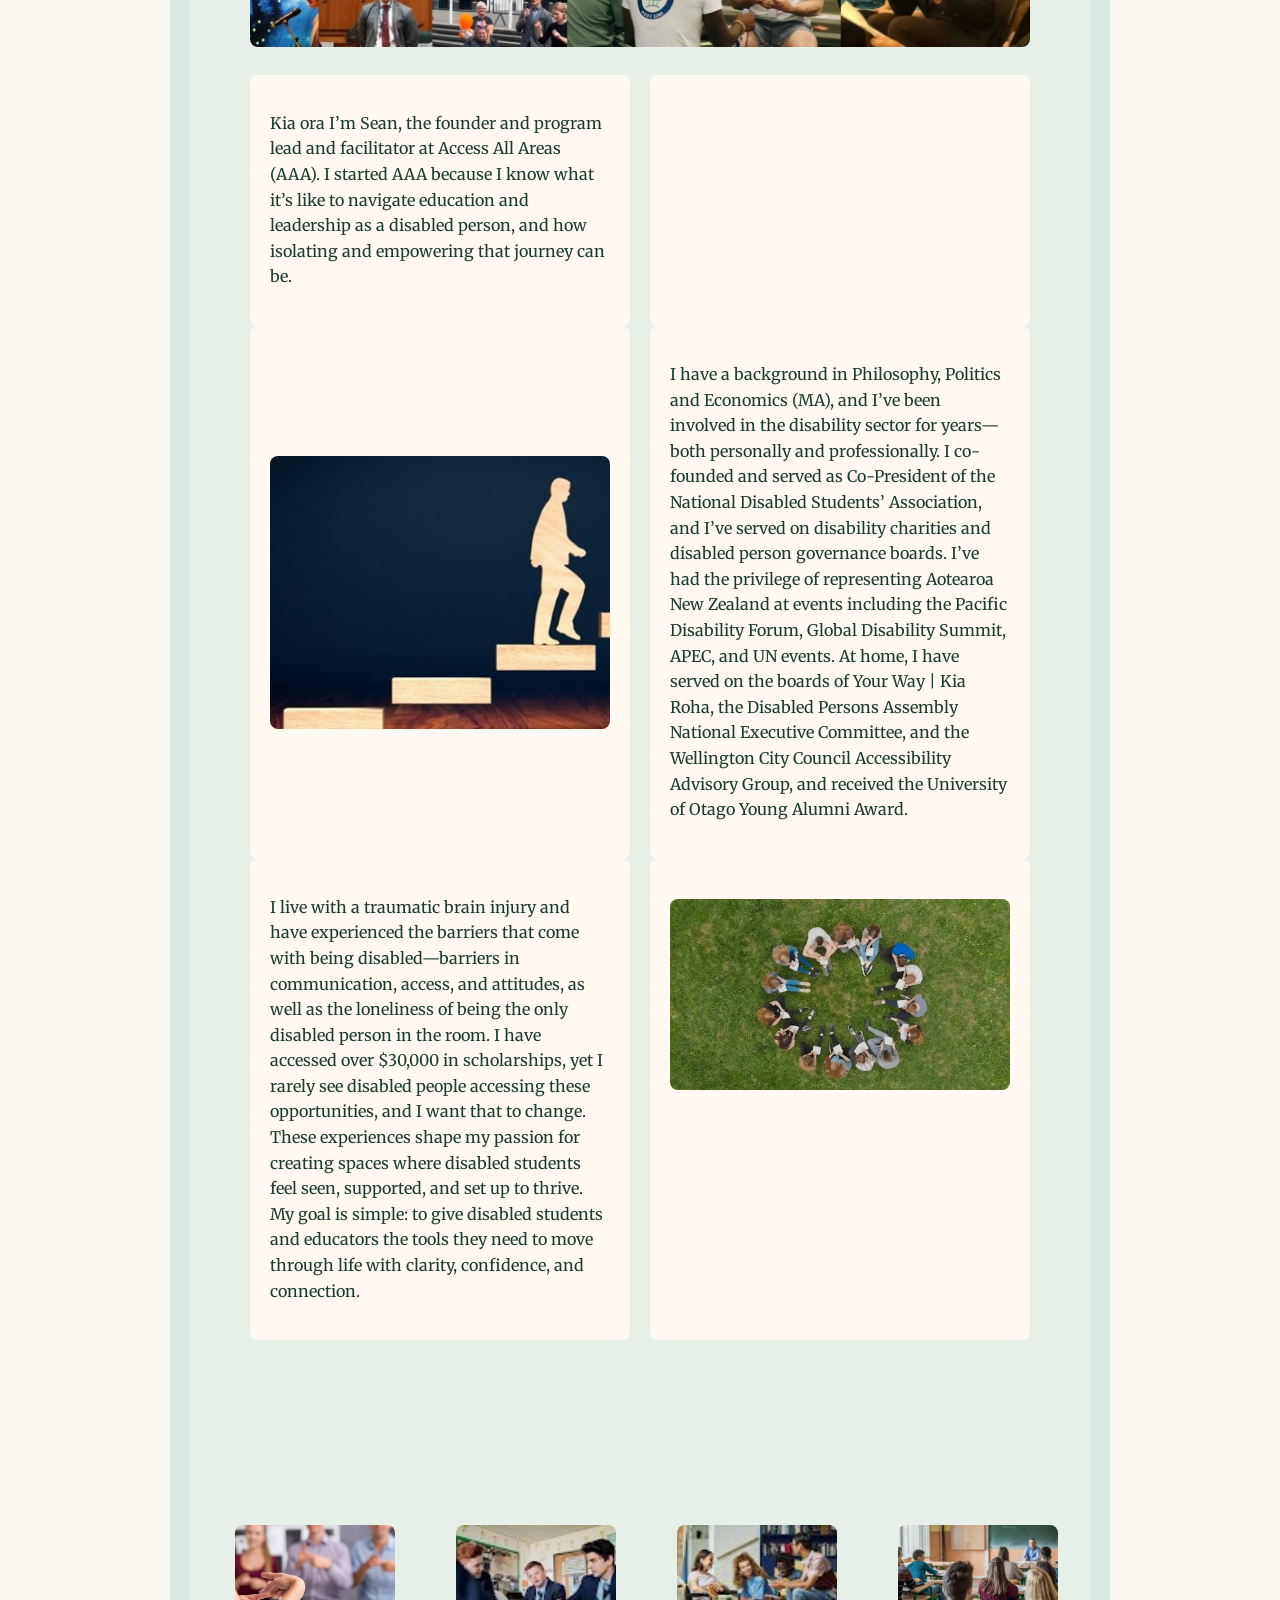
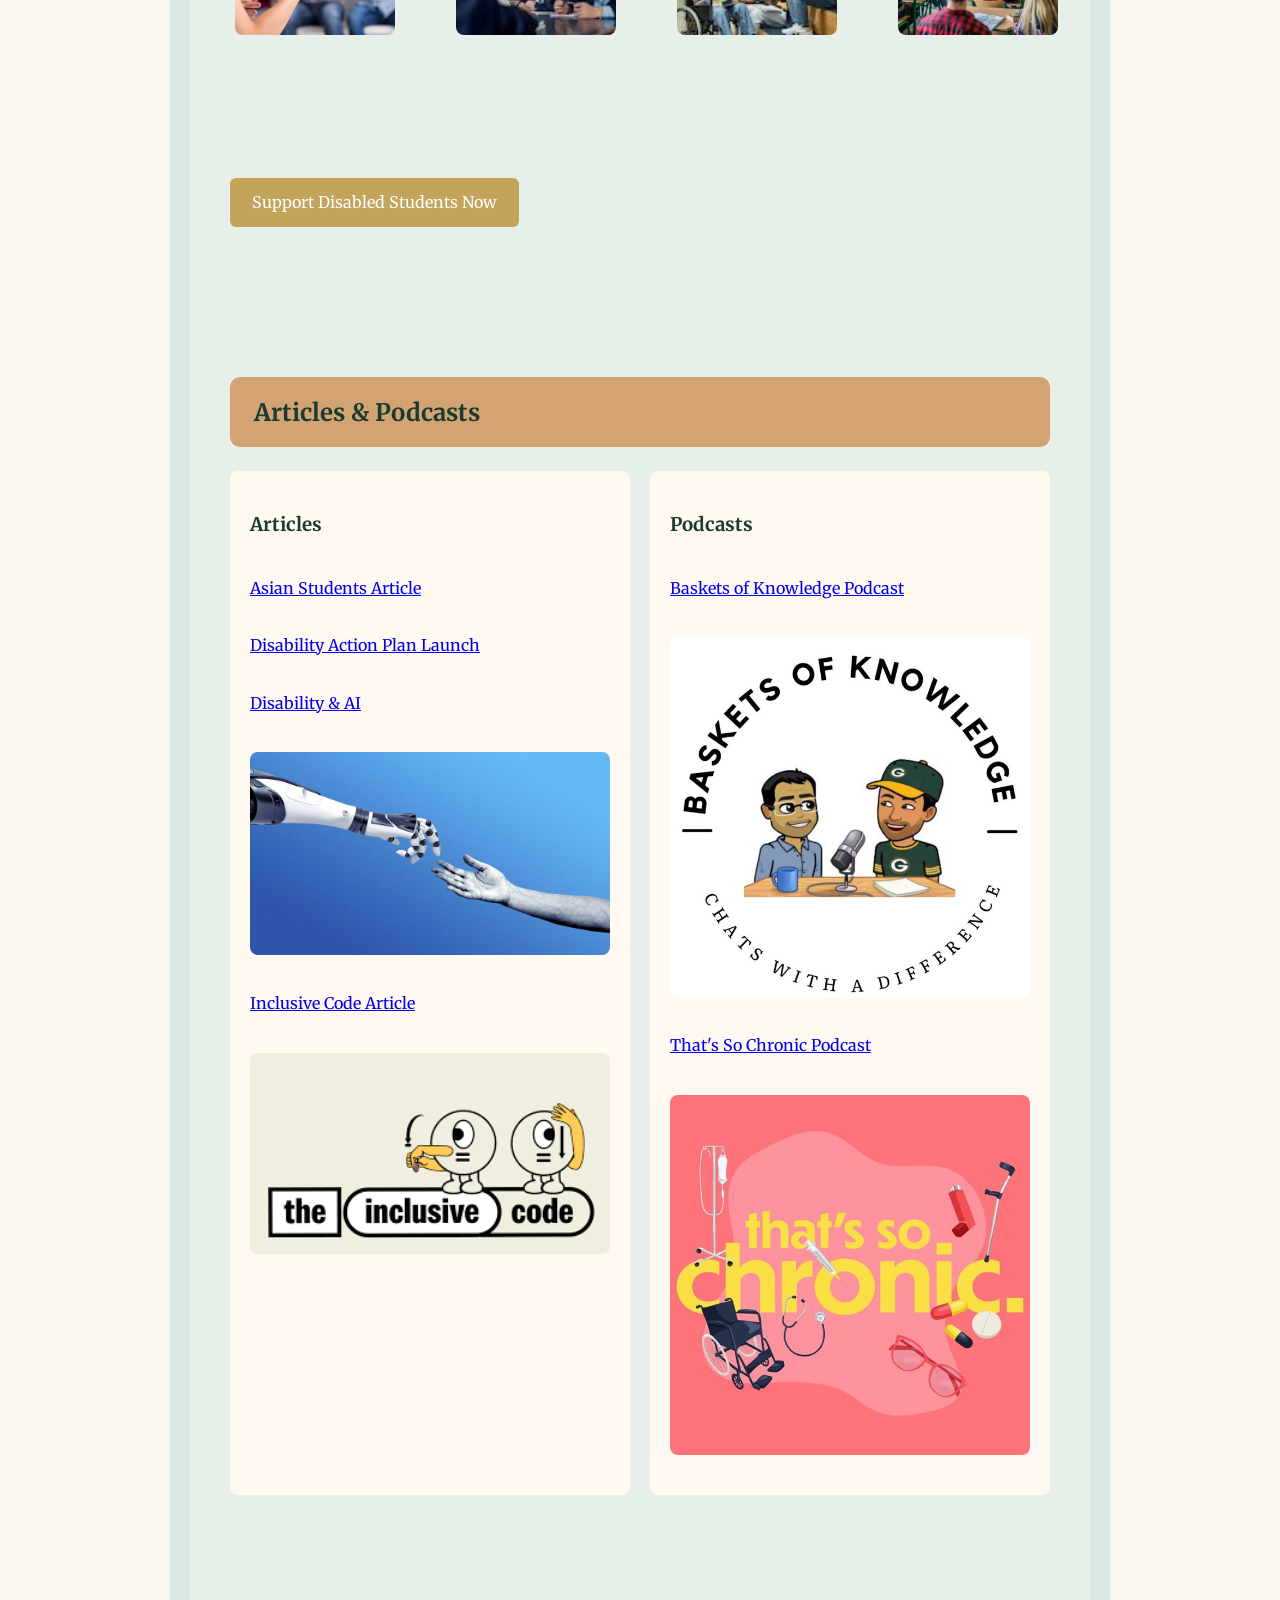
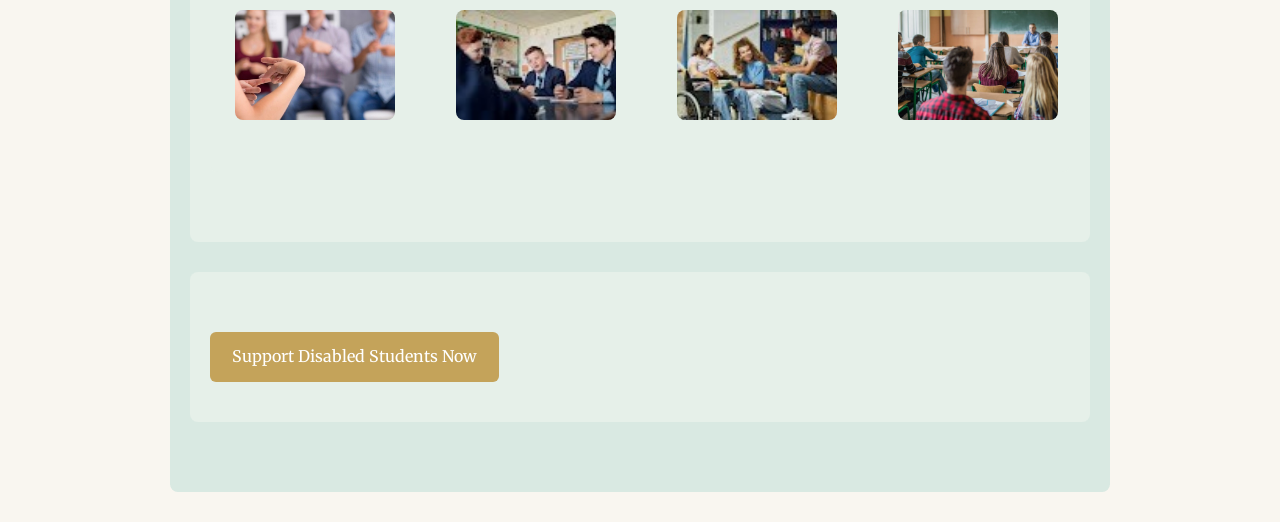
==== commit 797e5282: "Update index.html" ====
--- a/index.html
+++ b/index.html
@@ -16,9 +16,10 @@
   }
 
   /* Make all rows stack */
-  .meet-sean .row {
-    display: contents;
-  }
+ .meet-sean .row {
+  display: flex;
+  flex-direction: column;
+}
 
   /* Explicit mobile order */
   .meet-header { order: 1; }
@@ -51,8 +52,9 @@
   }
 
   .consequences-row .column {
-    display: contents;
-  }
+  display: flex;
+  flex-direction: column;
+}
 
   .item-amelia { order: 1; }
   .item-img-kahu { order: 2; }
@@ -397,7 +399,15 @@
   z-index: 1000;
   background: white;
   box-shadow: 0 2px 10px rgba(0,0,0,0.08);
-} 
+}
+#our-offer .row {
+  display: flex;
+  flex-wrap: wrap;
+}
+
+#our-offer .column {
+  flex: 1;
+  min-width: 300px;
 }
 </style>
 <script>
@@ -591,15 +601,20 @@
         <li><strong>Empowering:</strong> students to speak about their lived experience with clarity and confidence</li>
         <li><strong>Learning:</strong> from disabled peers through trusted, shared experience</li>
         <li><strong>Fostering:</strong> an empowered vision of the future</li>
-        <li><strong><div class="cta-row">
-  <a <div class="cta-row">
-  <a class="cta" href="https://docs.google.com/forms/d/e/1FAIpQLSciazyVprqZWADQUm-xXfLFyZpkH6N93xOtaZchF6m3HSqG6A/viewform?usp=sharing&ouid=112563292083978201731"
-     target="_blank"
-     rel="noopener">
-    Support Disabled Students Now
-  </a>
-</div>
-  </a>
+        </ul>
+<div class="cta-row">
+  <a class="cta" href="...">Support Disabled Students Now</a>
+</div>
+  <section>
+  <div class="cta-row">
+    <a class="cta"
+       href="https://docs.google.com/forms/d/e/1FAIpQLSciazyVprqZWADQUm-xXfLFyZpkH6N93xOtaZchF6m3HSqG6A/viewform?usp=sharing&ouid=112563292083978201731"
+       target="_blank"
+       rel="noopener">
+      Support Disabled Students Now
+    </a>
+  </div>
+</section>
 </div>ing:</strong> identity development through storytelling and reflection</li>
         <li><strong>Belonging:</strong> to a cohort with shared experience</li>
         <li><strong>Inspiring:</strong> through visible disabled role models</li>
@@ -645,17 +660,14 @@
 </section>
 
 <section>
- <a
- <div class="cta-row">
-  <a class="cta" href="https://docs.google.com/forms/d/e/1FAIpQLSciazyVprqZWADQUm-xXfLFyZpkH6N93xOtaZchF6m3HSqG6A/viewform?usp=sharing&ouid=112563292083978201731"
-     target="_blank"
-     rel="noopener">
-    Support Disabled Students Now
-  </a>
-</div>
-</a>
-
-</section>
+  <div class="cta-row">
+    <a class="cta"
+       href="https://docs.google.com/forms/d/e/1FAIpQLSciazyVprqZWADQUm-xXfLFyZpkH6N93xOtaZchF6m3HSqG6A/viewform?usp=sharing&ouid=112563292083978201731"
+       target="_blank"
+       rel="noopener">
+      Support Disabled Students Now
+    </a>
+  </div>
 </section>
   
 
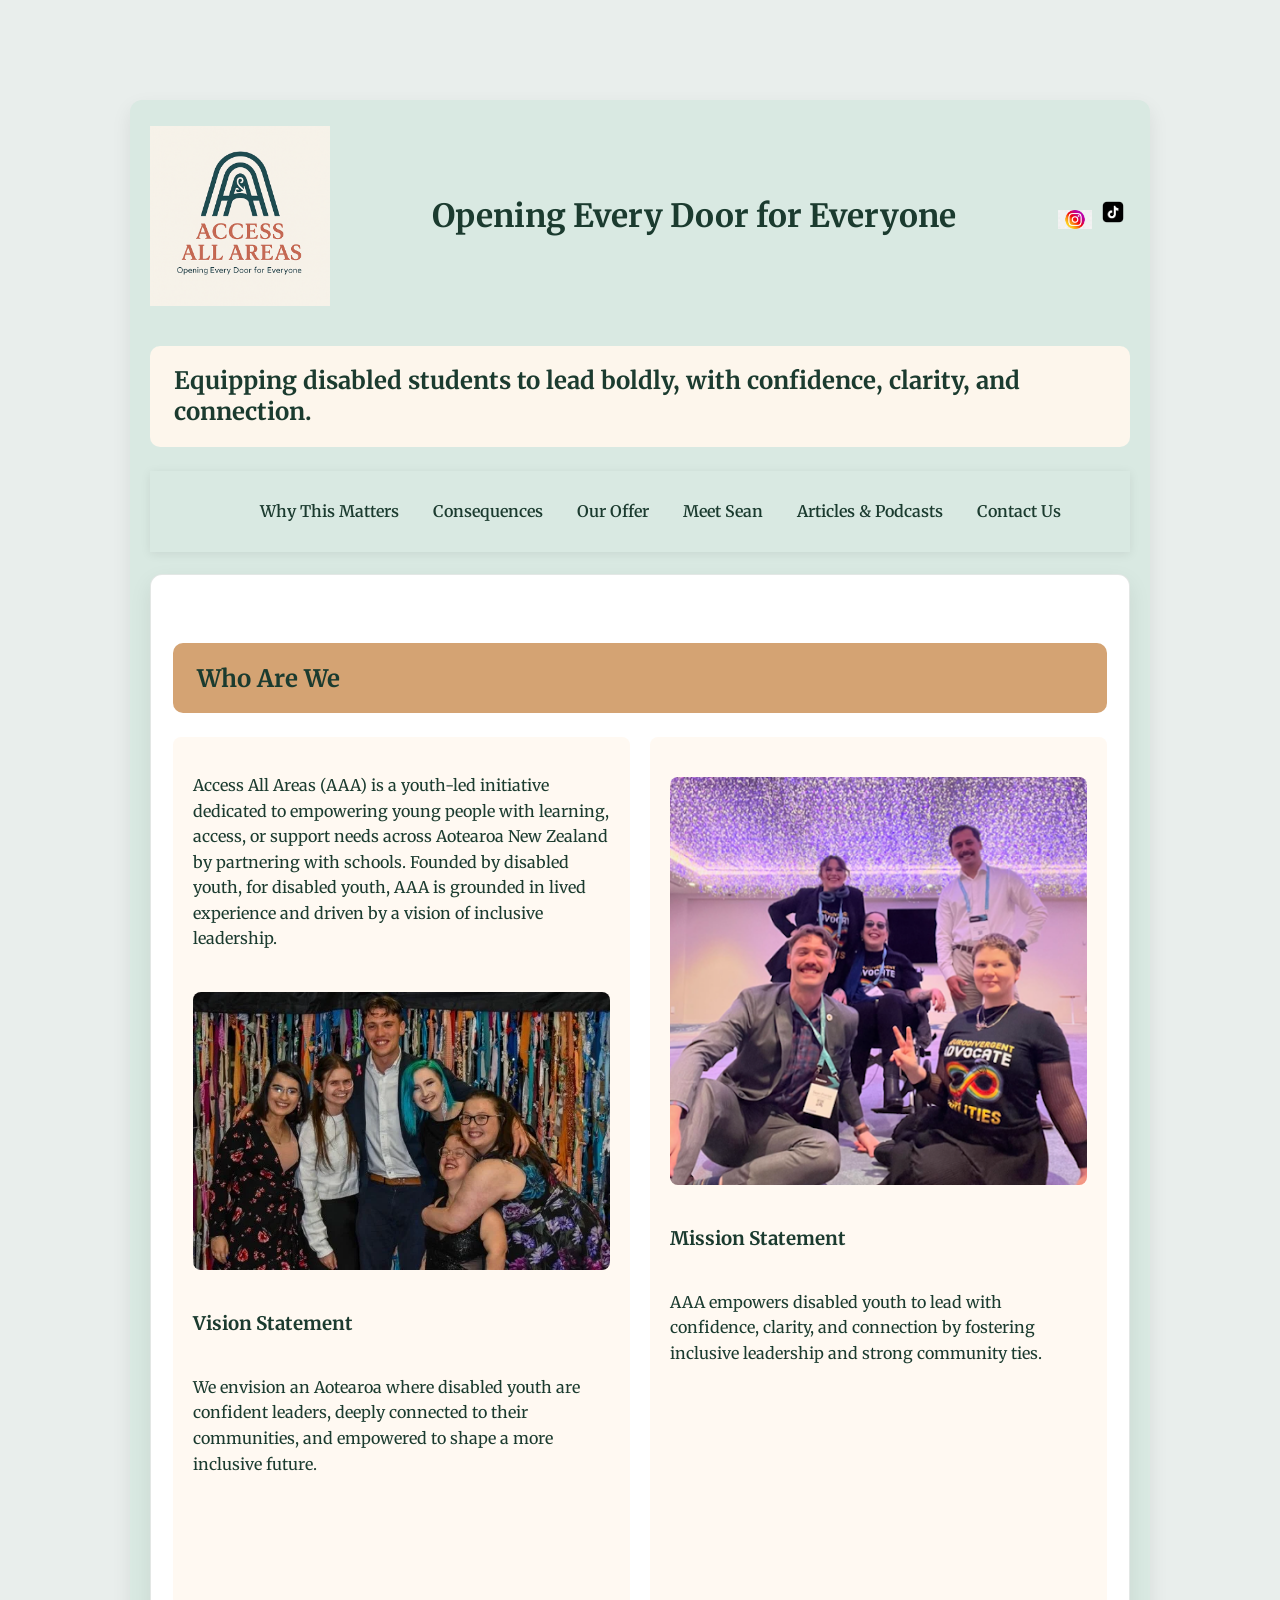
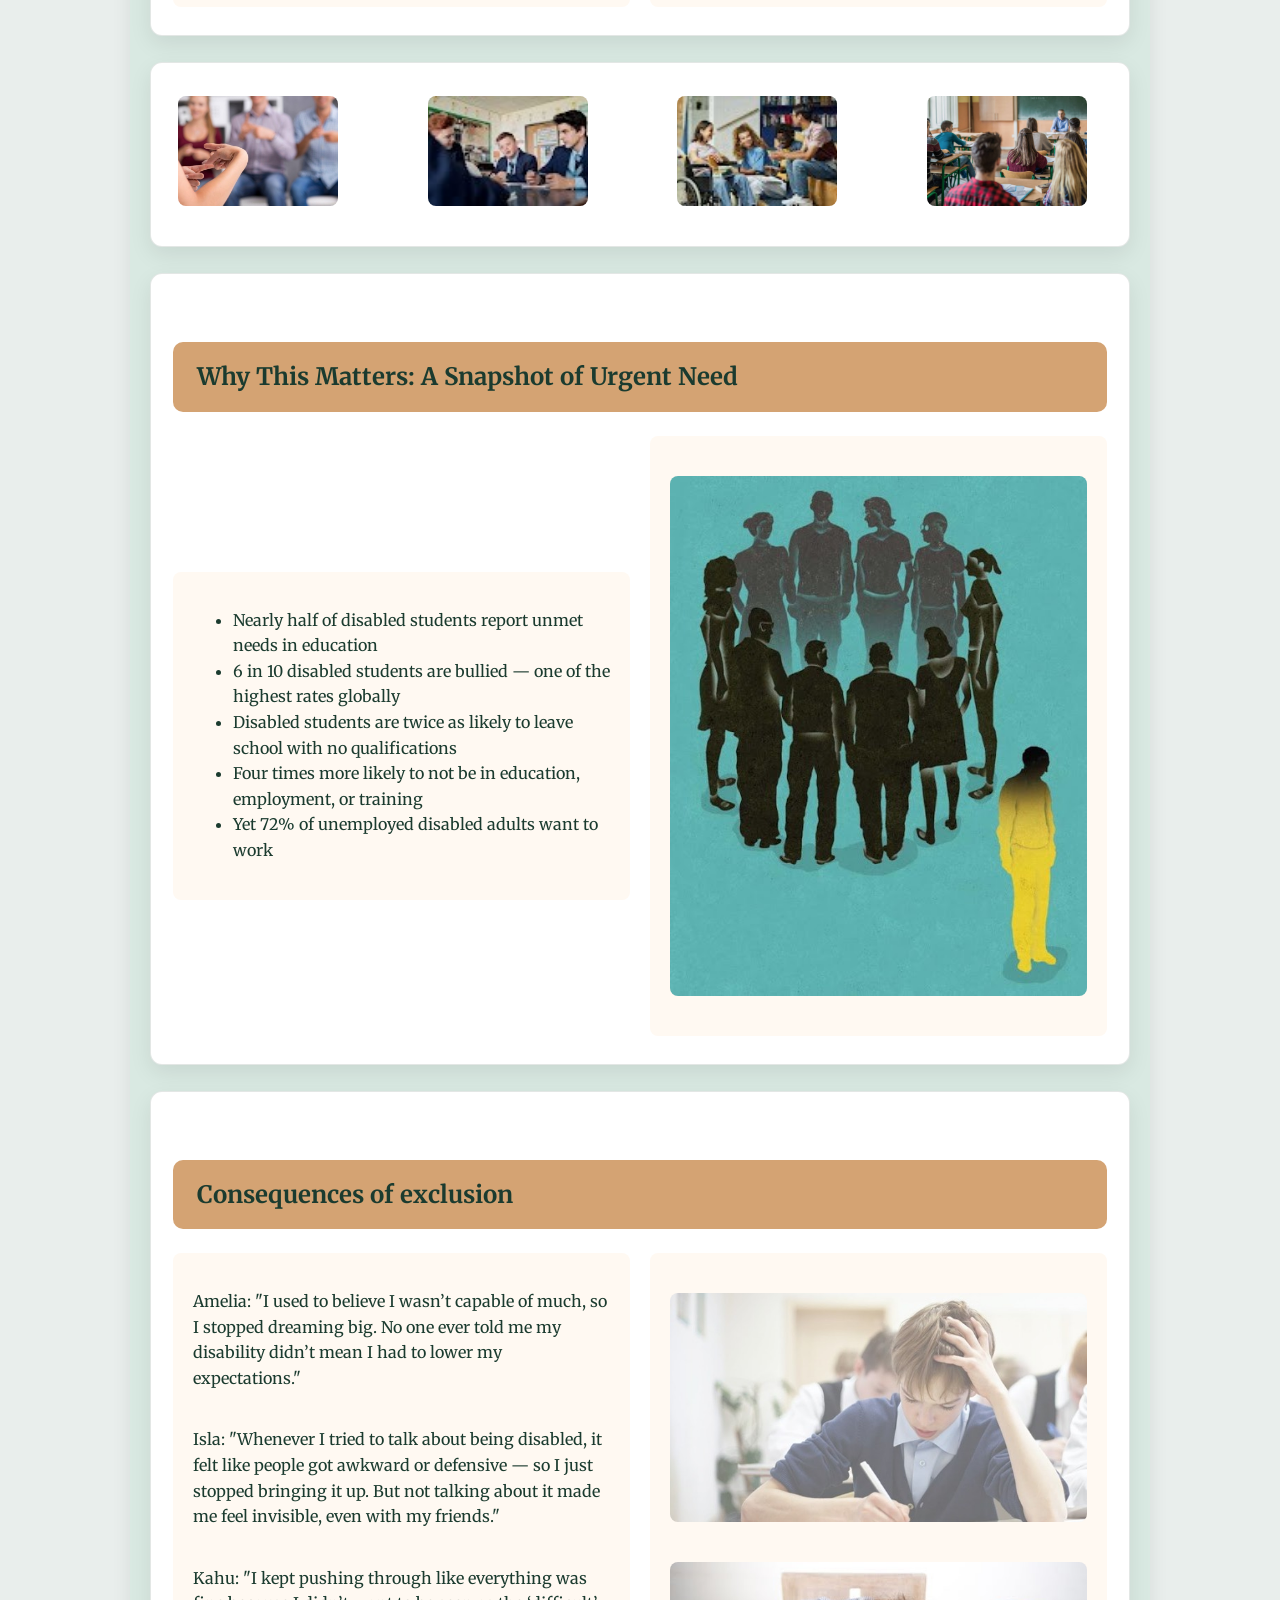
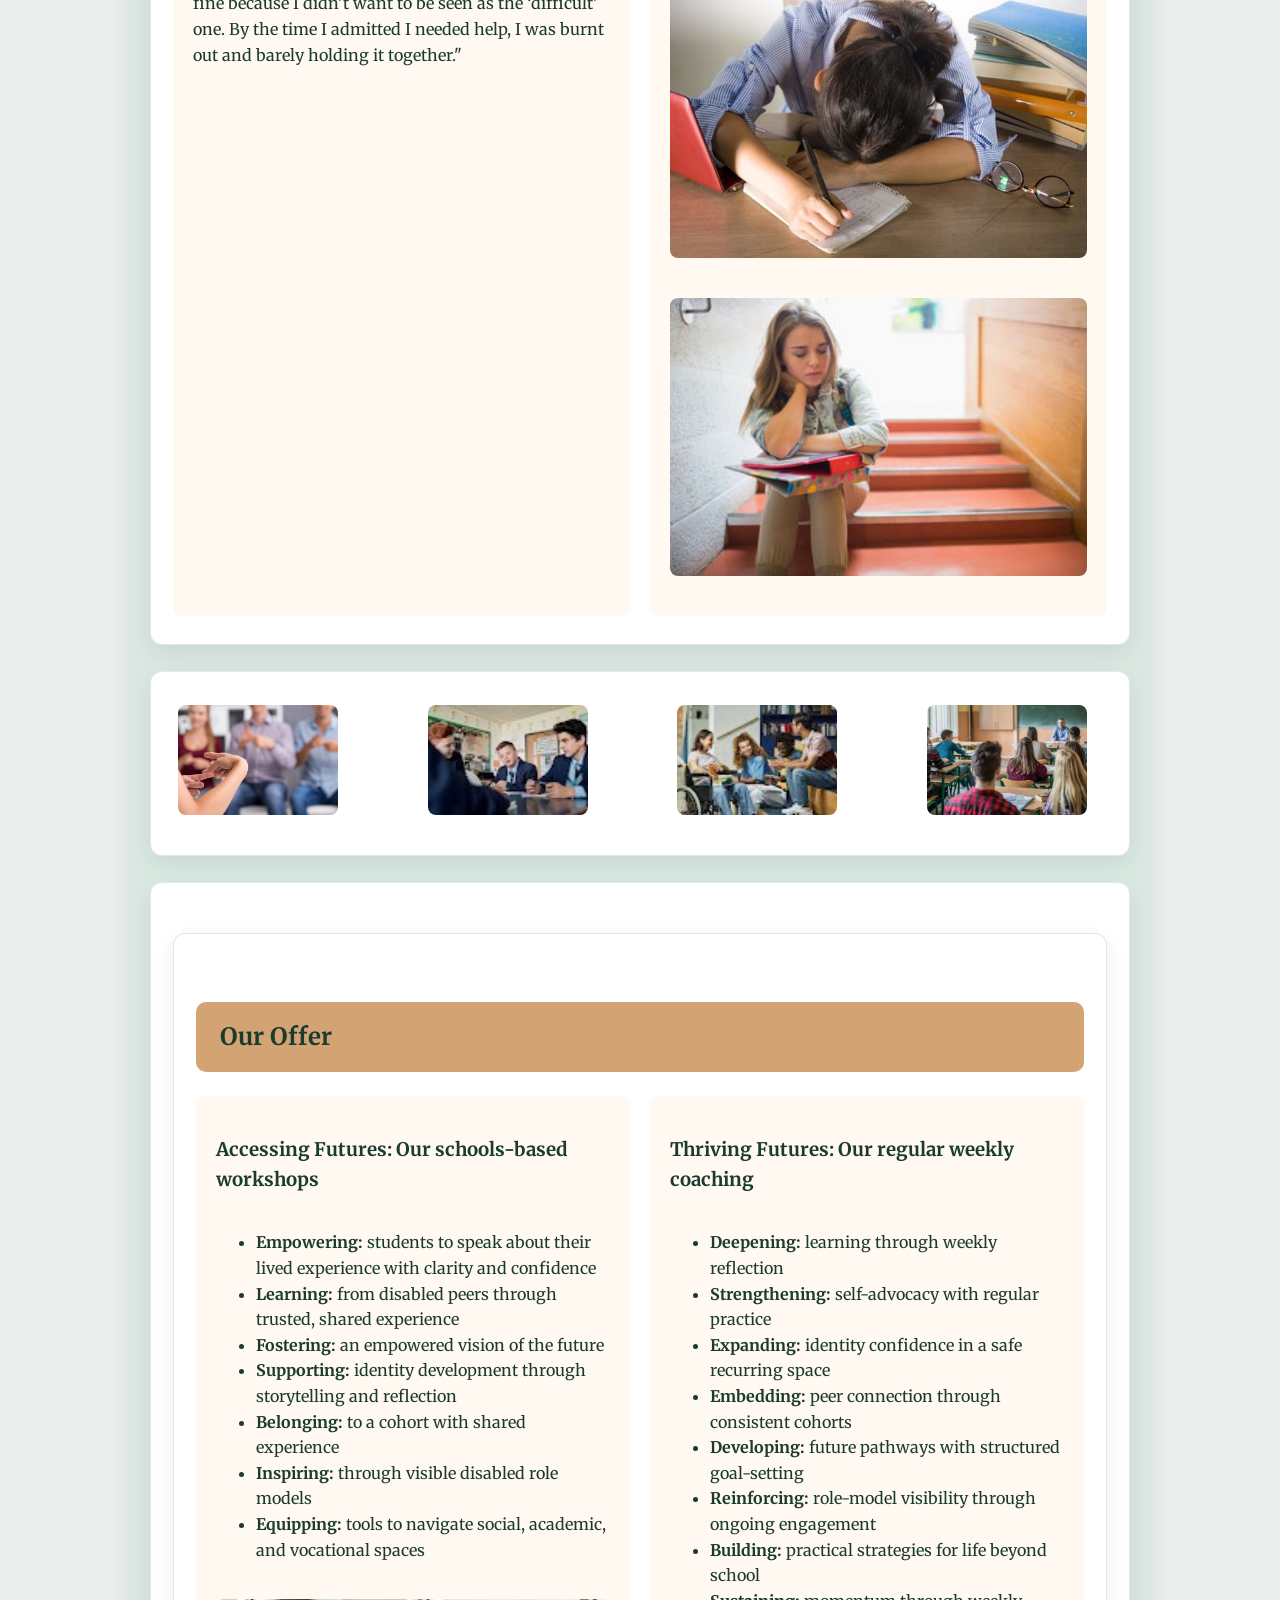
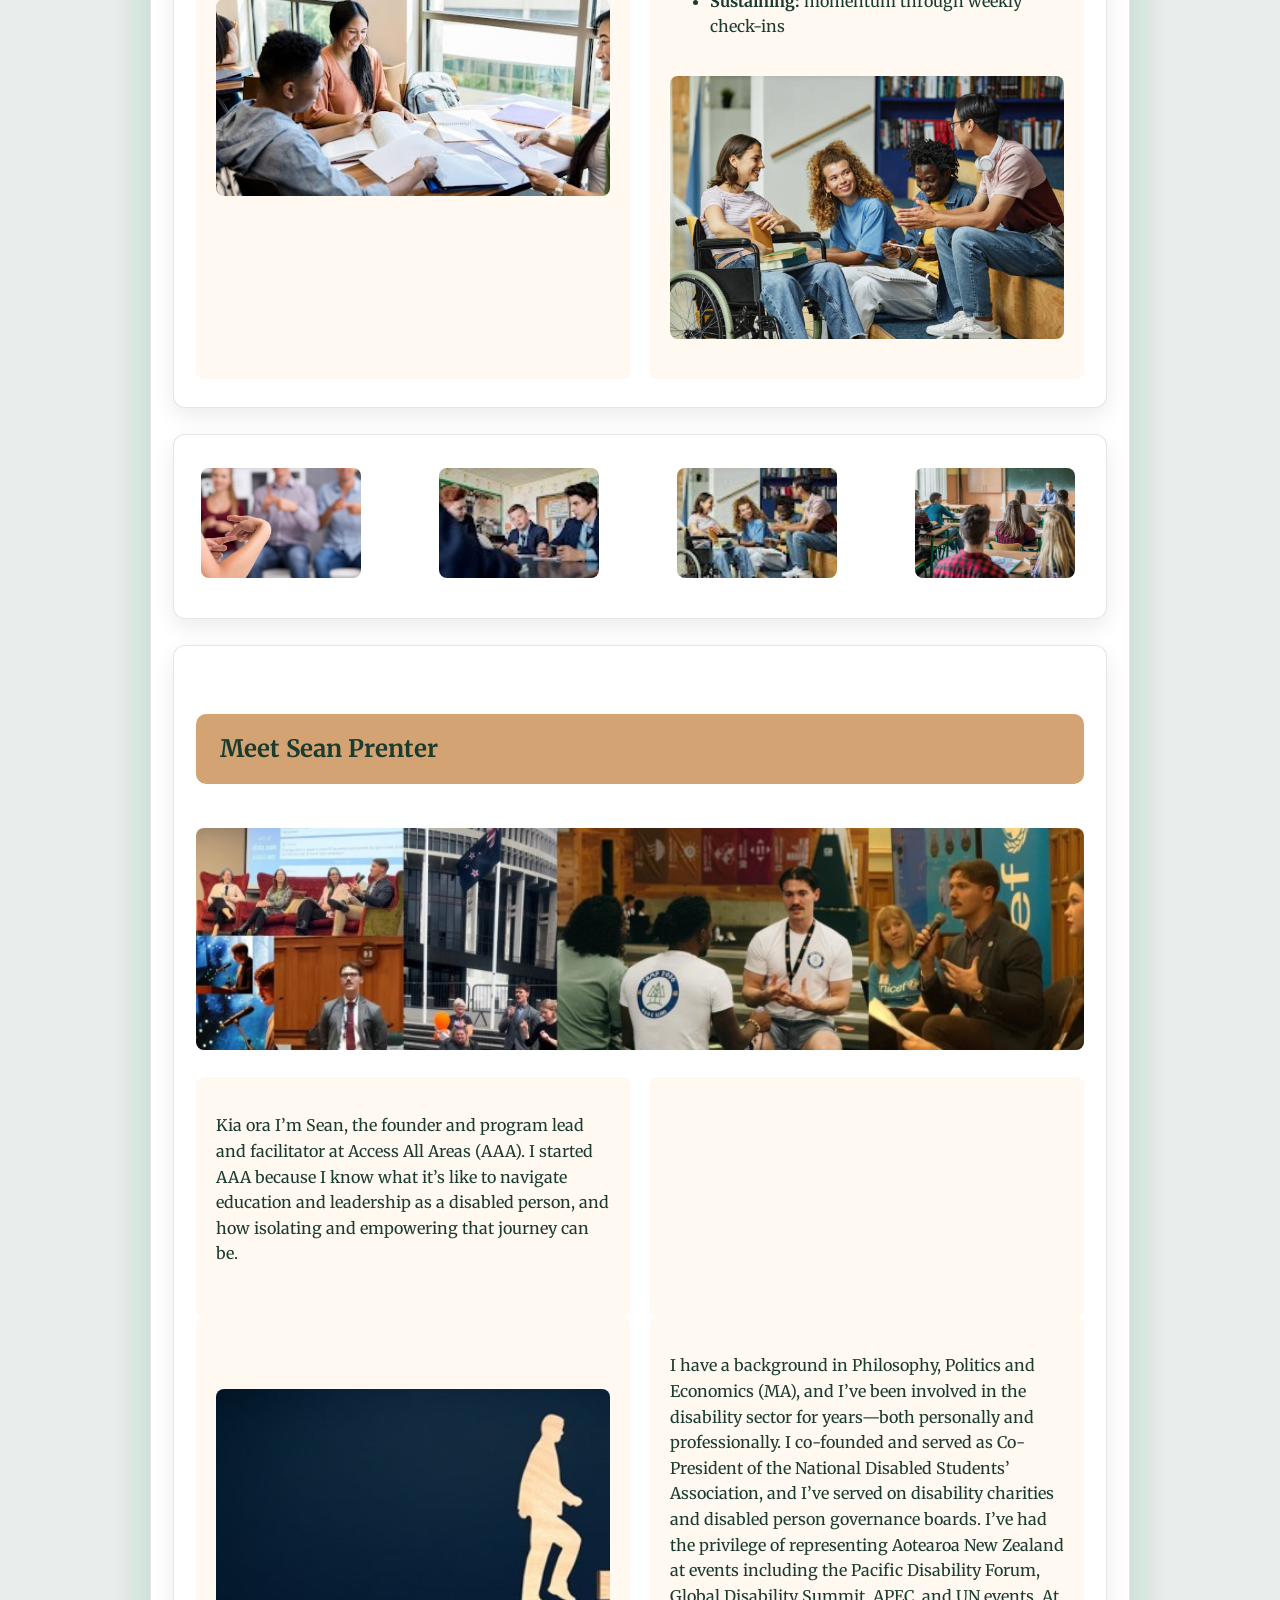
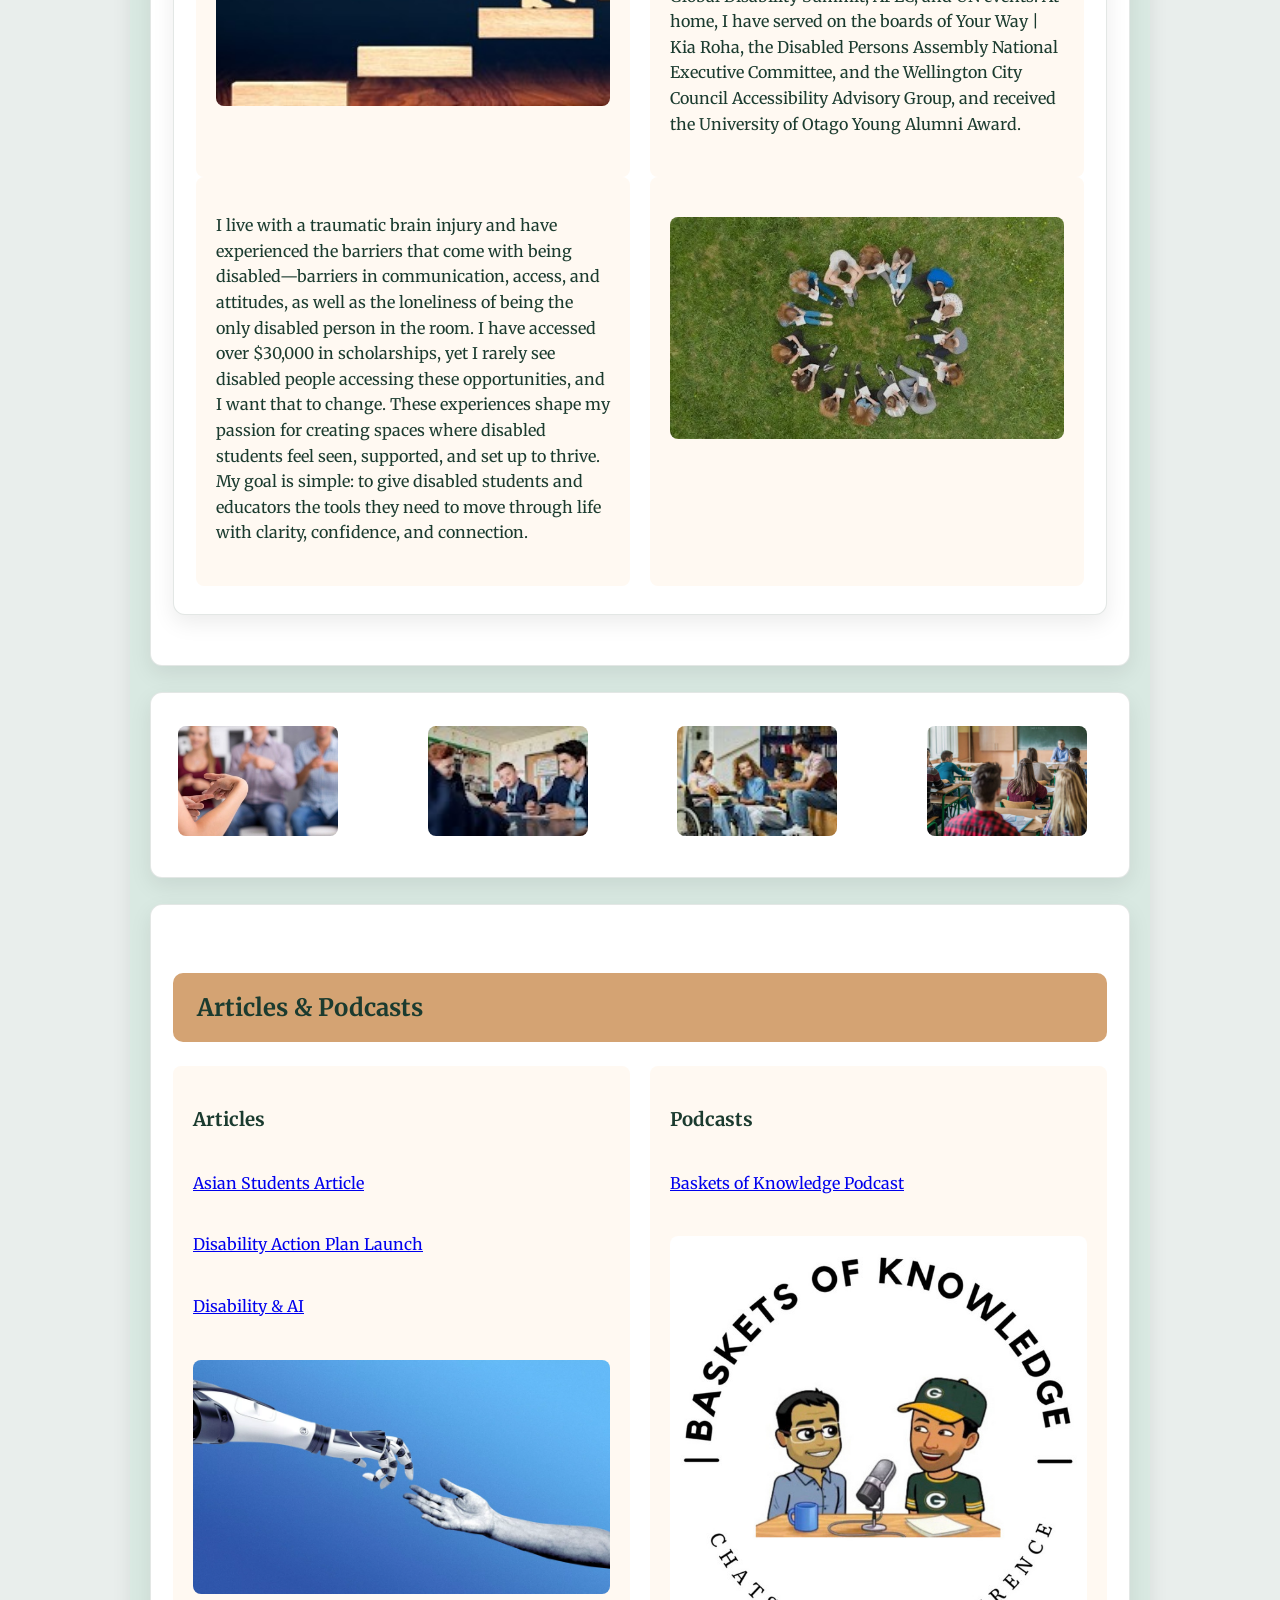
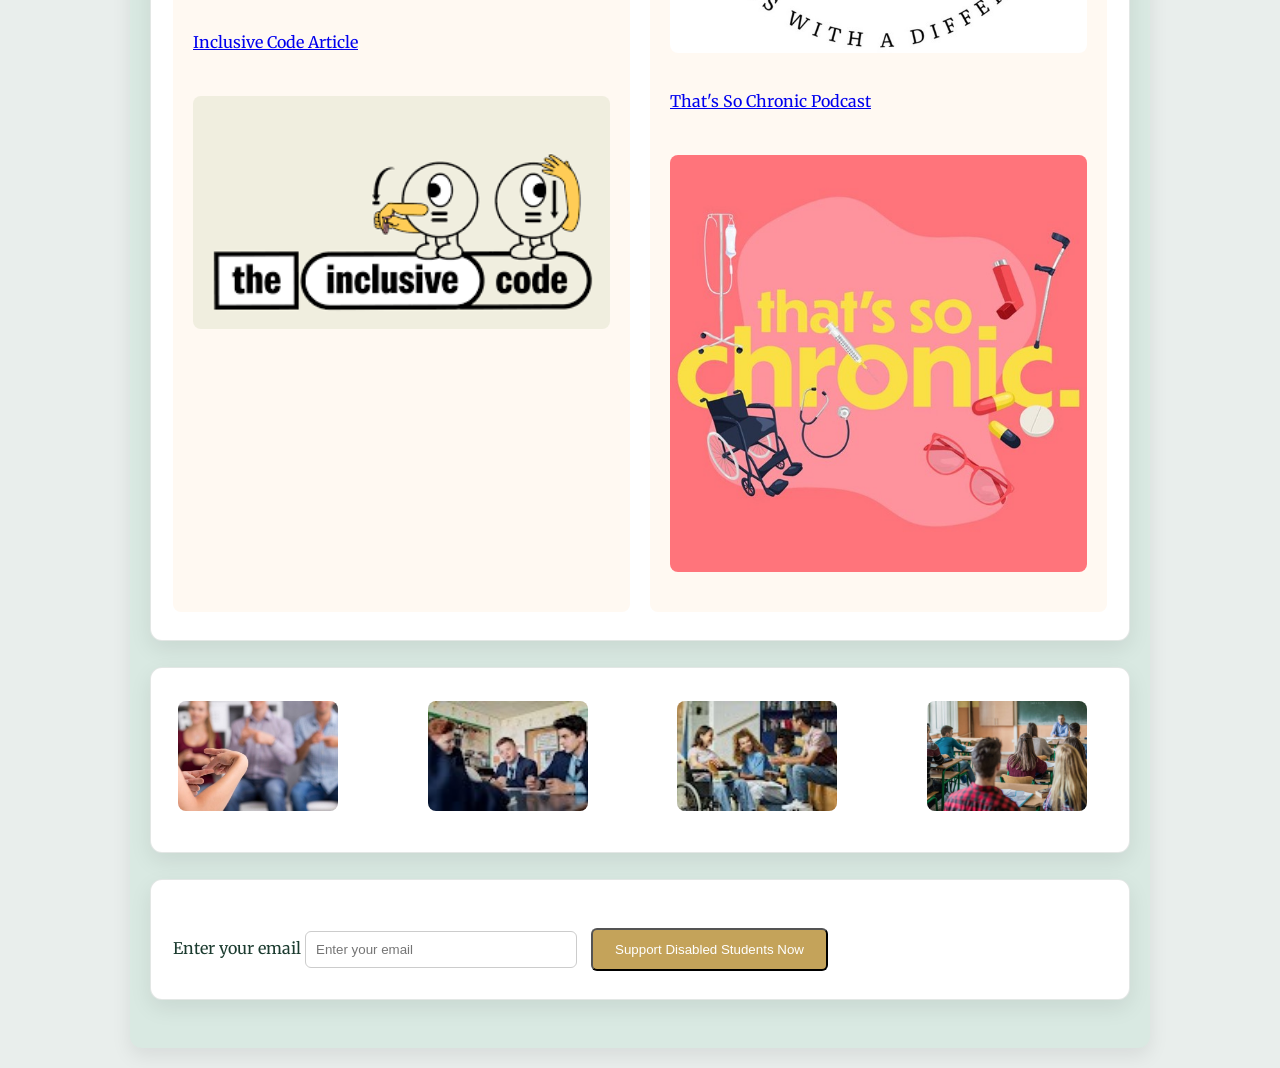
==== commit c736c085: "Attempted to fix css" ====
--- a/index.html
+++ b/index.html
@@ -5,429 +5,8 @@
 <meta name="viewport" content="width=device-width, initial-scale=1.0" />
 <title>Access All Areas</title>
 <link href="https://fonts.googleapis.com/css2?family=Merriweather:wght@300;400;700&display=swap" rel="stylesheet">
-<style>
-  /* MOBILE ONLY */
-@media (max-width: 768px) {
-
-  .meet-sean {
-    display: flex;
-    flex-direction: column;
-    gap: 1.5rem;
-  }
-
-  /* Make all rows stack */
- .meet-sean .row {
-  display: flex;
-  flex-direction: column;
-}
-
-  /* Explicit mobile order */
-  .meet-header { order: 1; }
-  .banner { order: 2; }
-
-  .intro-text { order: 3; }
-  .intro-video { order: 4; }
-
-  .background-text { order: 5; }
-  .image-19 { order: 6; }
-
-  .lived-text { order: 7; }
-  .image-20 { order: 8; }
-
-  /* Ensure columns go full width */
-  .meet-sean .column {
-    width: 100%;
-  }
-
-  iframe {
-    width: 100%;
-    aspect-ratio: 16 / 9;
-    height: auto;
-  }
-}
-  @media (max-width: 768px) {
-
-  .consequences-row {
-    flex-direction: column;
-  }
-
-  .consequences-row .column {
-  display: flex;
-  flex-direction: column;
-}
-
-  .item-amelia { order: 1; }
-  .item-img-kahu { order: 2; }
-  .item-kahu { order: 3; }
-  .item-img-amelia { order: 4; }
-  .item-isla { order: 5; }
-  .item-img-isla { order: 6; }
-}
-  /* Color palette using CSS variables */
-  :root {
-    --primary-bg: #F9F6F0;      /* overall page background */
-    --section-bg: #E6F0E9;      /* soft complementary for sections */
-    --column-bg: #FFF9F2;       /* slightly lighter for columns */
-    --header-bg: #D9E9E2;       /* header background */
-    --footer-bg: #C4A35A;       /* footer background or CTA area */
-  }
-
-  body {
-    font-family: 'Merriweather', serif;
-    background-color: var(--primary-bg);
-    margin: 0;
-    padding: 0;
-    color: #1B3B2F;
-    line-height: 1.6;
-  }
-
-  header {
-    background-color: var(--header-bg);
-    padding: 40px 20px;
-    max-width: 900px;
-    margin: 30px auto;
-    border-radius: 8px;
-  }
-
-  section {
-    padding: 40px 20px;
-    max-width: 900px;
-    margin: 30px auto;
-    background-color: var(--section-bg);
-    border-radius: 8px;
-  }
-
-  h1, h2, h3 {
-    color: #1B3B2F;
-    margin-bottom: 20px;
-  }
-  /* Section header accent colors */
-section h2 {
-  margin-bottom: 20px;
-}
-  .highlight-section {
-    text-align: center;
-    background-color: var(--section-bg);
-    padding: 30px 20px;
-    border-radius: 8px;
-    margin: 40px 0;
-  }
-
-  .highlight-section .highlight-text {
-    font-size: 1.4em;
-    font-weight: bold;
-    color: #1B3B2F;
-    margin: 0;
-  }
-
-  iframe {
-    width: 100%;
-    height: 200px;
-    border: none;
-    border-radius: 8px;
-  }
-
-  /* Small 4-image row */
-  .four-image-row {
-    display: flex;
-    justify-content: space-between;
-    align-items: center;
-    gap: 16px;
-  }
-
-  .four-image-row .img-col {
-    flex: 0 0 25%;
-  }
-
-  .four-image-row img.small-image {
-    width: 100%;
-    height: 110px;
-    object-fit: cover;
-    border-radius: 8px;
-  }
-
-  .header-top {
-    display: flex;
-    align-items: center;
-    justify-content: space-between;
-  }
-
-  .instagram-toggle {
-    display: flex;
-    align-items: center;
-  }
-
-  .logo {
-    width: 180px;
-  }
-
-  .image {
-    width: 100%;
-    border-radius: 8px;
-    margin: 20px 0;
-  }
-
-  .small-image {
-    width: 100px;
-    height: 100px;
-    object-fit: cover;
-    border-radius: 8px;
-    margin: 5px;
-  }
-
-  .cta {
-    background-color: var(--footer-bg);
-    padding: 12px 22px;
-    display: inline-block;
-    color: white;
-    text-decoration: none;
-    border-radius: 6px;
-    margin-top: 20px;
-    cursor: pointer;
-  }
-
-  .instagram-toggle img {
-    width: 40px;
-    cursor: pointer;
-  }
-
-  .hidden {
-    display: none;
-  }
-
-  .accent {
-    color: #A35D3D;
-  }
-
-  .row {
-    display: flex;
-    flex-wrap: wrap;
-    gap: 20px;
-  }
-
-  .column {
-    flex: 1;
-    min-width: 250px;
-    display: flex;
-    flex-direction: column;
-    background-color: var(--column-bg);
-    padding: 20px;
-    border-radius: 8px;
-  }
-
-  form input[type="email"] {
-    padding: 10px;
-    width: 250px;
-    margin-right: 10px;
-    border-radius: 6px;
-    border: 1px solid #ccc;
-  }
-
-  /* Mobile readability */
-  @media(max-width: 768px) {
-    .row {
-      flex-direction: column;
-    }
-    .column {
-      min-width: 100%;
-    }
-  }
-
-  .highlight-text {
-    font-size: 1.3em;
-    font-weight: bold;
-  }
-
-  .align-half {
-    display: flex;
-    flex-direction: column;
-    justify-content: center;
-  }
-
-  footer {
-    background-color: var(--footer-bg);
-    padding: 30px 20px;
-    text-align: center;
-    color: white;
-    border-radius: 8px;
-    margin-top: 30px;
-  }
-
-  .centered-cell {
-    display: flex;
-    justify-content: center;
-    align-items: center;
-  }
-
-  .small-image {
-    max-width: 160px;
-    height: auto;
-  }
-  .section-title {
-  background-color: #D4A373;   /* warm neutral panel */
-  padding: 1.2rem 1.5rem;
-  margin: 2.5rem 0 1.5rem;
-  border-radius: 10px;
-}
-  .section-title--light {
-  background-color: #FDF6EC;
-}
-/* Typography stays unchanged */
-.section-title h1,
-.section-title h2 {
-  margin: 0;
-  line-height: 1.3;
-}
-.header-top {
-  display: flex;
-  align-items: center;       /* vertical alignment */
-  justify-content: space-between;  /* logo left, social icons right */
-  gap: 20px;                 /* optional spacing between items */
-}
-
-.social-icons img {
-  width: 34px;
-  height: auto;
-  max-width: none;
-  margin: 0;
-}
-
-.social-icons a {
-  display: inline-flex;
-  align-items: flex-start;
-}
-  .social-icons img {
-  width: 34px;
-}
-  .header-text {
-  font-size: 1.5rem;       /* adjust as needed */
-  font-weight: 700;
-  color: #1B3B2F;          /* or whatever fits your palette */
-  margin: 0;               /* remove default h1 margin */
-  flex: 1;                 /* take up remaining space between logo and icons */
-  text-align: center;      /* optional: center between logo & icons */
-}
-  .offer-header {
-  text-align: center;
-  margin-bottom: 20px;
-}
-
-.offer-header img {
-  display: block;
-  margin: 0 auto 12px;
-}
-
-.offer-title {
-  font-size: 1.4rem;
-  font-weight: 700;
-  margin: 0;
-}
-
-.offer-subtitle {
-  font-size: 1rem;
-  font-weight: 400;
-  margin-top: 6px;
-  color: #1B3B2F;
-}
-
-.offer-content ul {
-  margin-top: 16px;
-}.main-nav {
-  display: flex;
-  justify-content: center;
-  gap: 20px;
-  margin-top: 20px;
-  flex-wrap: wrap;
-} html {
-  scroll-behavior: smooth;
-} section {
-  scroll-margin-top: 120px;
-} 
-.main-nav a {
-  text-decoration: none;
-  color: #1B3B2F;
-  font-weight: 600;
-  padding: 8px 12px;
-  border-radius: 6px;
-  transition: 0.3s;
-}
-
-.main-nav a:hover {
-  background-color: #D4A373;
-  color: white;
-}.main-nav {
-  position: sticky;
-  top: 0;
-  background-color: var(--header-bg);
-  padding: 10px;
-  z-index: 1000;
-} 
-  nav {
-  position: sticky;
-  top: 0;
-  z-index: 1000;
-  background: white; /* important so content doesn’t show through */
-} body {
-  padding-top: 80px;
-}
-  .main-nav {
-  position: sticky;
-  top: 0;
-  z-index: 1000;
-  background-color: var(--header-bg);
-  display: flex;
-  justify-content: center;
-  gap: 20px;
-  padding: 12px 10px;
-  flex-wrap: wrap;
-  box-shadow: 0 2px 10px rgba(0,0,0,0.08);
-}
-  .main-nav a {
-  text-decoration: none;
-  color: #1B3B2F;
-  font-weight: 600;
-  padding: 8px 12px;
-  border-radius: 6px;
-  transition: 0.3s;
-}
-
-.main-nav a:hover {
-  background-color: #D4A373;
-  color: white;
-}
-  top: 0;
-  z-index: 1000;
-  background: white;
-  box-shadow: 0 2px 10px rgba(0,0,0,0.08);
-}
-#our-offer .row {
-  display: flex;
-  flex-wrap: wrap;
-}
-
-#our-offer .column {
-  flex: 1;
-  min-width: 300px;
-}
-</style>
-<script>
-  function toggleInsta() {
-    var link = document.getElementById("instaLink");
-    link.classList.toggle("hidden");
-  }
- window.location.href =
-  "https://docs.google.com/forms/d/e/1FAIpQLSciazyVprqZWADQUm-xXfLFyZpkH6N93xOtaZchF6m3HSqG6A/viewform?usp=sharing&ouid=112563292083978201731";
-
-return false;
-
-  }
-  .cta-row {
-  width: 100%;
-  display: flex;
-  justify-content: center;
-  margin: 30px 0;
-}
-</script>
+<link href="index.css" rel="stylesheet">
+
 </head>
 <body>
 <header>
@@ -453,11 +32,14 @@
 </div>
 
 <nav class="main-nav">
-  <a href="#why-this-matters">Why This Matters</a>
-  <a href="#consequences">Consequences</a>
-  <a href="#our-offer">Our Offer</a>
-  <a href="#meet-sean">Meet Sean</a>
-  <a href="#articles">Articles & Podcasts</a>
+  <ul class="nav-links">
+    <li><a href="#why-this-matters">Why This Matters</a></li>
+    <li><a href="#consequences">Consequences</a></li>
+    <li><a href="#our-offer">Our Offer</a></li>
+    <li><a href="#meet-sean">Meet Sean</a></li>
+    <li><a href="#articles">Articles & Podcasts</a></li>
+    <li><a href="contact.html" class="nav-cta">Contact Us</a></li>
+  </ul>
 </nav>
 </div>
 <!-- Who Are We Section -->
@@ -488,24 +70,8 @@
     <div class="img-col"><img src="Picture13.jpg" alt="An over the shoulder shot of students sat at desks being taught by a teacher at the front desk" class="small-image"></div>
   </div>
 </section>
-
-</section>
-
-<!-- Support Form -->
-<section>
-<a
- <div class="cta-row">
-  <a class="cta" href="https://docs.google.com/forms/d/e/1FAIpQLSciazyVprqZWADQUm-xXfLFyZpkH6N93xOtaZchF6m3HSqG6A/viewform?usp=sharing&ouid=112563292083978201731"
-     target="_blank"
-     rel="noopener">
-    Support Disabled Students Now
-  </a>
-</div>
-
-<section>
 <!-- Why This Matters -->
 <section id="why-this-matters">
-      <img src="Logo.png" alt="access all areas logo layering 3 A's with a koru in the middle to symbolise togetherness and growth. Below the logo are the words opening everydoor for everyone" class="logo">
 <div class="section-title">
   <h2>Why This Matters: A Snapshot of Urgent Need</h2>
 </div>
@@ -529,30 +95,16 @@
   <h2>Consequences of exclusion</h2>
 </div></h2>
 
-  <div class="row consequences-row">
-    <div class="column align-half">
-      <p class="item-amelia">
-        Amelia: "I used to believe I wasn’t capable of much, so I stopped dreaming big. No one ever told me my disability didn’t mean I had to lower my expectations."
-      </p>
-
-      <img src="Picture6.jpg" alt="Male student studying looking stressed"
-           class="image item-img-amelia">
-
-      <p class="item-isla">
-        Isla: "Whenever I tried to talk about being disabled, it felt like people got awkward or defensive — so I just stopped bringing it up. But not talking about it made me feel invisible, even with my friends."
-      </p>
-    </div>
-
-    <div class="column align-half">
-      <img src="Picture7.jpg" alt="Female student with their head on their hands that has stopped studying"
-           class="image item-img-kahu">
-
-      <p class="item-kahu">
-        Kahu: "I kept pushing through like everything was fine because I didn’t want to be seen as the ‘difficult’ one. By the time I admitted I needed help, I was burnt out and barely holding it together."
-      </p>
-
-      <img src="Picture8.jpg" alt="student sitting lonely on steps with their head slumped on one hand looking sad"
-           class="image item-img-isla">
+  <div class="row">
+    <div class="column">
+      <p>Amelia: "I used to believe I wasn’t capable of much, so I stopped dreaming big. No one ever told me my disability didn’t mean I had to lower my expectations."</p>
+      <p>Isla: "Whenever I tried to talk about being disabled, it felt like people got awkward or defensive — so I just stopped bringing it up. But not talking about it made me feel invisible, even with my friends."</p>
+      <p>Kahu: "I kept pushing through like everything was fine because I didn’t want to be seen as the ‘difficult’ one. By the time I admitted I needed help, I was burnt out and barely holding it together."</p>
+    </div>
+    <div class="column">
+      <img src="Picture6.jpg" alt="Male student studying looking stressed" class="image">
+      <img src="Picture7.jpg" alt="Female student with their head on their hands that has stopped studying" class="image">
+      <img src="Picture8.jpg" alt="student sitting lonely on steps with their head slumped on one hand looking sad" class="image">
     </div>
   </div>
 </section>
@@ -567,16 +119,6 @@
   </div>
 </section>
 <section>
-<a
-<div class="cta-row">
-  <a class="cta" href="https://docs.google.com/forms/d/e/1FAIpQLSciazyVprqZWADQUm-xXfLFyZpkH6N93xOtaZchF6m3HSqG6A/viewform?usp=sharing&ouid=112563292083978201731"
-     target="_blank"
-     rel="noopener">
-    Support Disabled Students Now
-  </a>
-</div>
-
-</section>
   
 <!-- Our Offer Section -->
 <section id="our-offer">
@@ -585,55 +127,21 @@
   </div>
 
   <div class="row">
-
-    <!-- Accessing Futures -->
-    <div class="column offer-content">
-
-      <div class="offer-header">
-        <img src="Logo.png" alt="access all areas logo layering 3 A's with a koru in the middle to symbolise togetherness and growth. Below the logo are the words opening everydoor for everyone" class="logo">
-        <h3 class="offer-title">Accessing Futures:</h3>
-        <p class="offer-subtitle">Our schools-based workshops</p>
-      </div>
-
-      <img src="Picture15.jpg" alt="Smiling students sat at a table together looking at oneanother and their work" class="image">
-
+    <div class="column">
+      <h3>Accessing Futures: Our schools-based workshops</h3>
       <ul>
         <li><strong>Empowering:</strong> students to speak about their lived experience with clarity and confidence</li>
         <li><strong>Learning:</strong> from disabled peers through trusted, shared experience</li>
         <li><strong>Fostering:</strong> an empowered vision of the future</li>
-        </ul>
-<div class="cta-row">
-  <a class="cta" href="...">Support Disabled Students Now</a>
-</div>
-  <section>
-  <div class="cta-row">
-    <a class="cta"
-       href="https://docs.google.com/forms/d/e/1FAIpQLSciazyVprqZWADQUm-xXfLFyZpkH6N93xOtaZchF6m3HSqG6A/viewform?usp=sharing&ouid=112563292083978201731"
-       target="_blank"
-       rel="noopener">
-      Support Disabled Students Now
-    </a>
-  </div>
-</section>
-</div>ing:</strong> identity development through storytelling and reflection</li>
+        <li><strong>Supporting:</strong> identity development through storytelling and reflection</li>
         <li><strong>Belonging:</strong> to a cohort with shared experience</li>
         <li><strong>Inspiring:</strong> through visible disabled role models</li>
         <li><strong>Equipping:</strong> tools to navigate social, academic, and vocational spaces</li>
       </ul>
-
-    </div>
-
-    <!-- Thriving Futures -->
-    <div class="column offer-content">
-
-      <div class="offer-header">
-        <img src="Picture14 (logo 2).png" alt="access all areas logo flipped from the first version where the 3 A's with the koru in the middle are next to eachother instead of layered to symbolise togetherness and growth. Below the logo are the words opening everydoor for everyone " class="logo">
-        <h3 class="offer-title">Thriving Futures:</h3>
-        <p class="offer-subtitle">Our regular weekly coaching</p>
-      </div>
-
-      <img src="istockphoto-1417921867-612x612.jpg" alt="Students smiling sitting with one student in a wheelchair, at the library" class="image">
-
+      <img src="Picture15.jpg" alt="Smiling students sat at a table together looking at oneanother and their work" class="image">
+    </div>
+    <div class="column">
+      <h3>Thriving Futures: Our regular weekly coaching</h3>
       <ul>
         <li><strong>Deepening:</strong> learning through weekly reflection</li>
         <li><strong>Strengthening:</strong> self-advocacy with regular practice</li>
@@ -644,35 +152,21 @@
         <li><strong>Building:</strong> practical strategies for life beyond school</li>
         <li><strong>Sustaining:</strong> momentum through weekly check-ins</li>
       </ul>
-
-    </div>
-
-  </div>
-</section>
-
-<section>
-  <div class="four-image-row">
-<div class="img-col"><img src="Picture10.jpg" alt="An over the shoulder shot of sign language with sign language usersin the background" class="small-image"></div>
-    <div class="img-col"><img src="Picture11.jpg" alt="3 male students studying" class="small-image"></div>
-    <div class="img-col"><img src="Picture12.jpg" alt="Disabled students smiling and talking" class="small-image"></div>
-    <div class="img-col"><img src="Picture13.jpg" alt="An over the shoulder shot of students sat at desks being taught by a teacher at the front desk" class="small-image"></div>
-  </div>
-</section>
-
-<section>
-  <div class="cta-row">
-    <a class="cta"
-       href="https://docs.google.com/forms/d/e/1FAIpQLSciazyVprqZWADQUm-xXfLFyZpkH6N93xOtaZchF6m3HSqG6A/viewform?usp=sharing&ouid=112563292083978201731"
-       target="_blank"
-       rel="noopener">
-      Support Disabled Students Now
-    </a>
-  </div>
-</section>
-  
+      <img src="istockphoto-1417921867-612x612.jpg" alt="Students smiling sitting with one student in a wheelchair, at the library" class="image">
+    </div>
+  </div>
+</section>
+
+<section>
+  <div class="four-image-row">
+<div class="img-col"><img src="Picture10.jpg" alt="An over the shoulder shot of sign language with sign language usersin the background" class="small-image"></div>
+    <div class="img-col"><img src="Picture11.jpg" alt="3 male students studying" class="small-image"></div>
+    <div class="img-col"><img src="Picture12.jpg" alt="Disabled students smiling and talking" class="small-image"></div>
+    <div class="img-col"><img src="Picture13.jpg" alt="An over the shoulder shot of students sat at desks being taught by a teacher at the front desk" class="small-image"></div>
+  </div>
+</section>
 
 <section id="meet-sean">
-      <img src="Logo.png" alt=access all areas logo layering 3 A's with a koru in the middle to symbolise togetherness and growth. Below the logo are the words opening everydoor for everyone" class="logo" style="margin-bottom: 20px;">
 <div class="section-title">
   <h2>Meet Sean Prenter</h2>
 </div>
@@ -731,18 +225,6 @@
   </div>
 </section>
 
-  <section>
-<a
-<div class="cta-row">
-  <a class="cta" href="https://docs.google.com/forms/d/e/1FAIpQLSciazyVprqZWADQUm-xXfLFyZpkH6N93xOtaZchF6m3HSqG6A/viewform?usp=sharing&ouid=112563292083978201731"
-     target="_blank"
-     rel="noopener">
-    Support Disabled Students Now
-  </a>
-</div>
-</a>
-
-</section>
 <section id="articles">
 <div class="section-title">
   <h2>Articles & Podcasts</h2>
@@ -780,15 +262,11 @@
 
 <!-- Final Support Form -->
 <section>
-<a
- <div class="cta-row">
-  <a class="cta" href="https://docs.google.com/forms/d/e/1FAIpQLSciazyVprqZWADQUm-xXfLFyZpkH6N93xOtaZchF6m3HSqG6A/viewform?usp=sharing&ouid=112563292083978201731"
-     target="_blank"
-     rel="noopener">
-    Support Disabled Students Now
-  </a>
-</div>
-
+  <form onsubmit="return sendEmail(this)">
+    <label for="email">Enter your email</label>
+    <input id="email" type="email" name="email" placeholder="Enter your email" required>
+    <button type="submit" class="cta">Support Disabled Students Now</button>
+  </form>
 </section>
 
 </body>
--- a/index.css
+++ b/index.css
@@ -0,0 +1,437 @@
+ /* MOBILE ONLY */
+@media (max-width: 768px) {
+
+  .meet-sean {
+    display: flex;
+    flex-direction: column;
+    gap: 1.5rem;
+  }
+
+  /* Make all rows stack */
+ .meet-sean .row {
+  display: flex;
+  flex-direction: column;
+}
+
+  /* Explicit mobile order */
+  .meet-header { order: 1; }
+  .banner { order: 2; }
+
+  .intro-text { order: 3; }
+  .intro-video { order: 4; }
+
+  .background-text { order: 5; }
+  .image-19 { order: 6; }
+
+  .lived-text { order: 7; }
+  .image-20 { order: 8; }
+
+  /* Ensure columns go full width */
+  .meet-sean .column {
+    width: 100%;
+  }
+
+  iframe {
+    width: 100%;
+    aspect-ratio: 16 / 9;
+    height: auto;
+  }
+}
+  @media (max-width: 768px) {
+
+  .consequences-row {
+    flex-direction: column;
+  }
+
+  .consequences-row .column {
+  display: flex;
+  flex-direction: column;
+}
+
+  .item-amelia { order: 1; }
+  .item-img-kahu { order: 2; }
+  .item-kahu { order: 3; }
+  .item-img-amelia { order: 4; }
+  .item-isla { order: 5; }
+  .item-img-isla { order: 6; }
+}
+  /* Color palette using CSS variables */
+  :root {
+    --primary-bg: #F9F6F0;      /* overall page background */
+    --section-bg: #E6F0E9;      /* soft complementary for sections */
+    --column-bg: #FFF9F2;       /* slightly lighter for columns */
+    --header-bg: #D9E9E2;       /* header background */
+    --footer-bg: #C4A35A;       /* footer background or CTA area */
+  }
+
+  body {
+    font-family: 'Merriweather', serif;
+    background-color: #E9EEEC;
+    margin: 0;
+    padding: 0;
+    color: #1B3B2F;
+    line-height: 1.6;
+  }
+
+  header {
+    background-color: var(--header-bg);
+    padding: 26px 20px;
+    max-width: 980px;
+    margin: 20px auto;
+    border-radius: 12px;
+    box-shadow: 0 8px 20px rgba(0, 0, 0, 0.08);
+  }
+
+  section {
+    padding: 28px 22px;
+    max-width: 980px;
+    margin: 22px auto;
+    background-color: #FFFFFF;
+    border-radius: 12px;
+    box-shadow: 0 8px 22px rgba(0, 0, 0, 0.08);
+    border: 1px solid rgba(27, 59, 47, 0.12);
+    transition: transform 0.2s ease, box-shadow 0.2s ease;
+  }
+
+  section:hover {
+    transform: translateY(-2px);
+    box-shadow: 0 12px 32px rgba(0, 0, 0, 0.14);
+  }
+
+  section + section {
+    margin-top: 26px;
+  }
+
+  h1, h2, h3 {
+    color: #1B3B2F;
+    margin-bottom: 20px;
+  }
+  /* Section header accent colors */
+section h2 {
+  margin-bottom: 20px;
+}
+  .highlight-section {
+    text-align: center;
+    background-color: var(--section-bg);
+    padding: 30px 20px;
+    border-radius: 8px;
+    margin: 40px 0;
+  }
+
+  .highlight-section .highlight-text {
+    font-size: 1.4em;
+    font-weight: bold;
+    color: #1B3B2F;
+    margin: 0;
+  }
+
+  iframe {
+    width: 100%;
+    height: 200px;
+    border: none;
+    border-radius: 8px;
+  }
+
+  /* Small 4-image row */
+  .four-image-row {
+    display: flex;
+    justify-content: space-between;
+    align-items: center;
+    gap: 16px;
+  }
+
+  .four-image-row .img-col {
+    flex: 0 0 25%;
+  }
+
+  .four-image-row img.small-image {
+    width: 100%;
+    height: 110px;
+    object-fit: cover;
+    border-radius: 8px;
+  }
+
+  .header-top {
+    display: flex;
+    align-items: center;
+    justify-content: space-between;
+  }
+
+  .instagram-toggle {
+    display: flex;
+    align-items: center;
+  }
+
+  .logo {
+    width: 180px;
+  }
+
+  .image {
+    width: 100%;
+    border-radius: 8px;
+    margin: 20px 0;
+  }
+
+  .small-image {
+    width: 100px;
+    height: 100px;
+    object-fit: cover;
+    border-radius: 8px;
+    margin: 5px;
+  }
+
+  .cta {
+    background-color: var(--footer-bg);
+    padding: 12px 22px;
+    display: inline-block;
+    color: white;
+    text-decoration: none;
+    border-radius: 6px;
+    margin-top: 20px;
+    cursor: pointer;
+  }
+
+  .instagram-toggle img {
+    width: 40px;
+    cursor: pointer;
+  }
+
+  .hidden {
+    display: none;
+  }
+
+  .accent {
+    color: #A35D3D;
+  }
+
+  .row {
+    display: flex;
+    flex-wrap: wrap;
+    gap: 20px;
+  }
+
+  .column {
+    flex: 1;
+    min-width: 250px;
+    display: flex;
+    flex-direction: column;
+    background-color: var(--column-bg);
+    padding: 20px;
+    border-radius: 8px;
+  }
+
+  .column p {
+    margin-bottom: 20px;
+  }
+
+  .column img {
+    margin: 20px 0;
+  }
+
+  form input[type="email"] {
+    padding: 10px;
+    width: 250px;
+    margin-right: 10px;
+    border-radius: 6px;
+    border: 1px solid #ccc;
+  }
+
+  /* Mobile readability */
+  @media(max-width: 768px) {
+    .row {
+      flex-direction: column;
+    }
+    .column {
+      min-width: 100%;
+    }
+  }
+
+  .highlight-text {
+    font-size: 1.3em;
+    font-weight: bold;
+  }
+
+  .align-half {
+    display: flex;
+    flex-direction: column;
+    justify-content: center;
+  }
+
+  footer {
+    background-color: var(--footer-bg);
+    padding: 30px 20px;
+    text-align: center;
+    color: white;
+    border-radius: 8px;
+    margin-top: 30px;
+  }
+
+  .centered-cell {
+    display: flex;
+    justify-content: center;
+    align-items: center;
+  }
+
+  .small-image {
+    max-width: 160px;
+    height: auto;
+  }
+  .section-title {
+  background-color: #D4A373;   /* warm neutral panel */
+  padding: 1.2rem 1.5rem;
+  margin: 2.5rem 0 1.5rem;
+  border-radius: 10px;
+}
+  .section-title--light {
+  background-color: #FDF6EC;
+}
+/* Typography stays unchanged */
+.section-title h1,
+.section-title h2 {
+  margin: 0;
+  line-height: 1.3;
+}
+.header-top {
+  display: flex;
+  align-items: center;       /* vertical alignment */
+  justify-content: space-between;  /* logo left, social icons right */
+  gap: 20px;                 /* optional spacing between items */
+}
+
+.social-icons img {
+  width: 34px;
+  height: auto;
+  max-width: none;
+  margin: 0;
+}
+
+.social-icons a {
+  display: inline-flex;
+  align-items: flex-start;
+}
+  .social-icons img {
+  width: 34px;
+}
+  .header-text {
+  font-size: 1.5rem;       /* adjust as needed */
+  font-weight: 700;
+  color: #1B3B2F;          /* or whatever fits your palette */
+  margin: 0;               /* remove default h1 margin */
+  flex: 1;                 /* take up remaining space between logo and icons */
+  text-align: center;      /* optional: center between logo & icons */
+}
+  .offer-header {
+  text-align: center;
+  margin-bottom: 20px;
+}
+
+.offer-header img {
+  display: block;
+  margin: 0 auto 12px;
+}
+
+.offer-title {
+  font-size: 1.4rem;
+  font-weight: 700;
+  margin: 0;
+}
+
+.offer-subtitle {
+  font-size: 1rem;
+  font-weight: 400;
+  margin-top: 6px;
+  color: #1B3B2F;
+}.main-nav {
+  display: flex;
+  justify-content: center;
+  gap: 20px;
+  margin-top: 20px;
+  flex-wrap: wrap;
+}
+
+.nav-logo {
+  width: 80px;
+  height: auto;
+}
+
+.nav-links {
+  display: flex;
+  list-style: none;
+  gap: 10px;
+  flex-wrap: wrap;
+} html {
+  scroll-behavior: smooth;
+} section {
+  scroll-margin-top: 120px;
+} 
+.main-nav a {
+  text-decoration: none;
+  color: #1B3B2F;
+  font-weight: 600;
+  padding: 8px 12px;
+  border-radius: 6px;
+  transition: 0.3s;
+}
+
+.main-nav a:hover {
+  background-color: #D4A373;
+  color: white;
+}.main-nav {
+  position: sticky;
+  top: 0;
+  background-color: var(--header-bg);
+  padding: 10px;
+  z-index: 1000;
+} 
+  nav {
+  position: sticky;
+  top: 0;
+  z-index: 1000;
+  background: white; /* important so content doesn’t show through */
+} body {
+  padding-top: 80px;
+}
+  .main-nav {
+  position: sticky;
+  top: 0;
+  z-index: 1000;
+  background-color: var(--header-bg);
+  display: flex;
+  justify-content: center;
+  gap: 20px;
+  padding: 12px 10px;
+  flex-wrap: wrap;
+  box-shadow: 0 2px 10px rgba(0,0,0,0.08);
+}
+  .main-nav a {
+  text-decoration: none;
+  color: #1B3B2F;
+  font-weight: 600;
+  padding: 8px 12px;
+  border-radius: 6px;
+  transition: 0.3s;
+}
+
+.main-nav a:hover {
+  background-color: #D4A373;
+  color: white;
+  top: 0;
+  z-index: 1000;
+  background: white;
+  box-shadow: 0 2px 10px rgba(0,0,0,0.08);
+}
+#our-offer .row {
+  display: flex;
+  flex-wrap: wrap;
+}
+
+#our-offer .column {
+  flex: 1;
+  min-width: 300px;
+}
+  .cta-row {
+  width: 100%;
+  display: flex;
+  justify-content: center;
+  margin: 30px 0;
+}
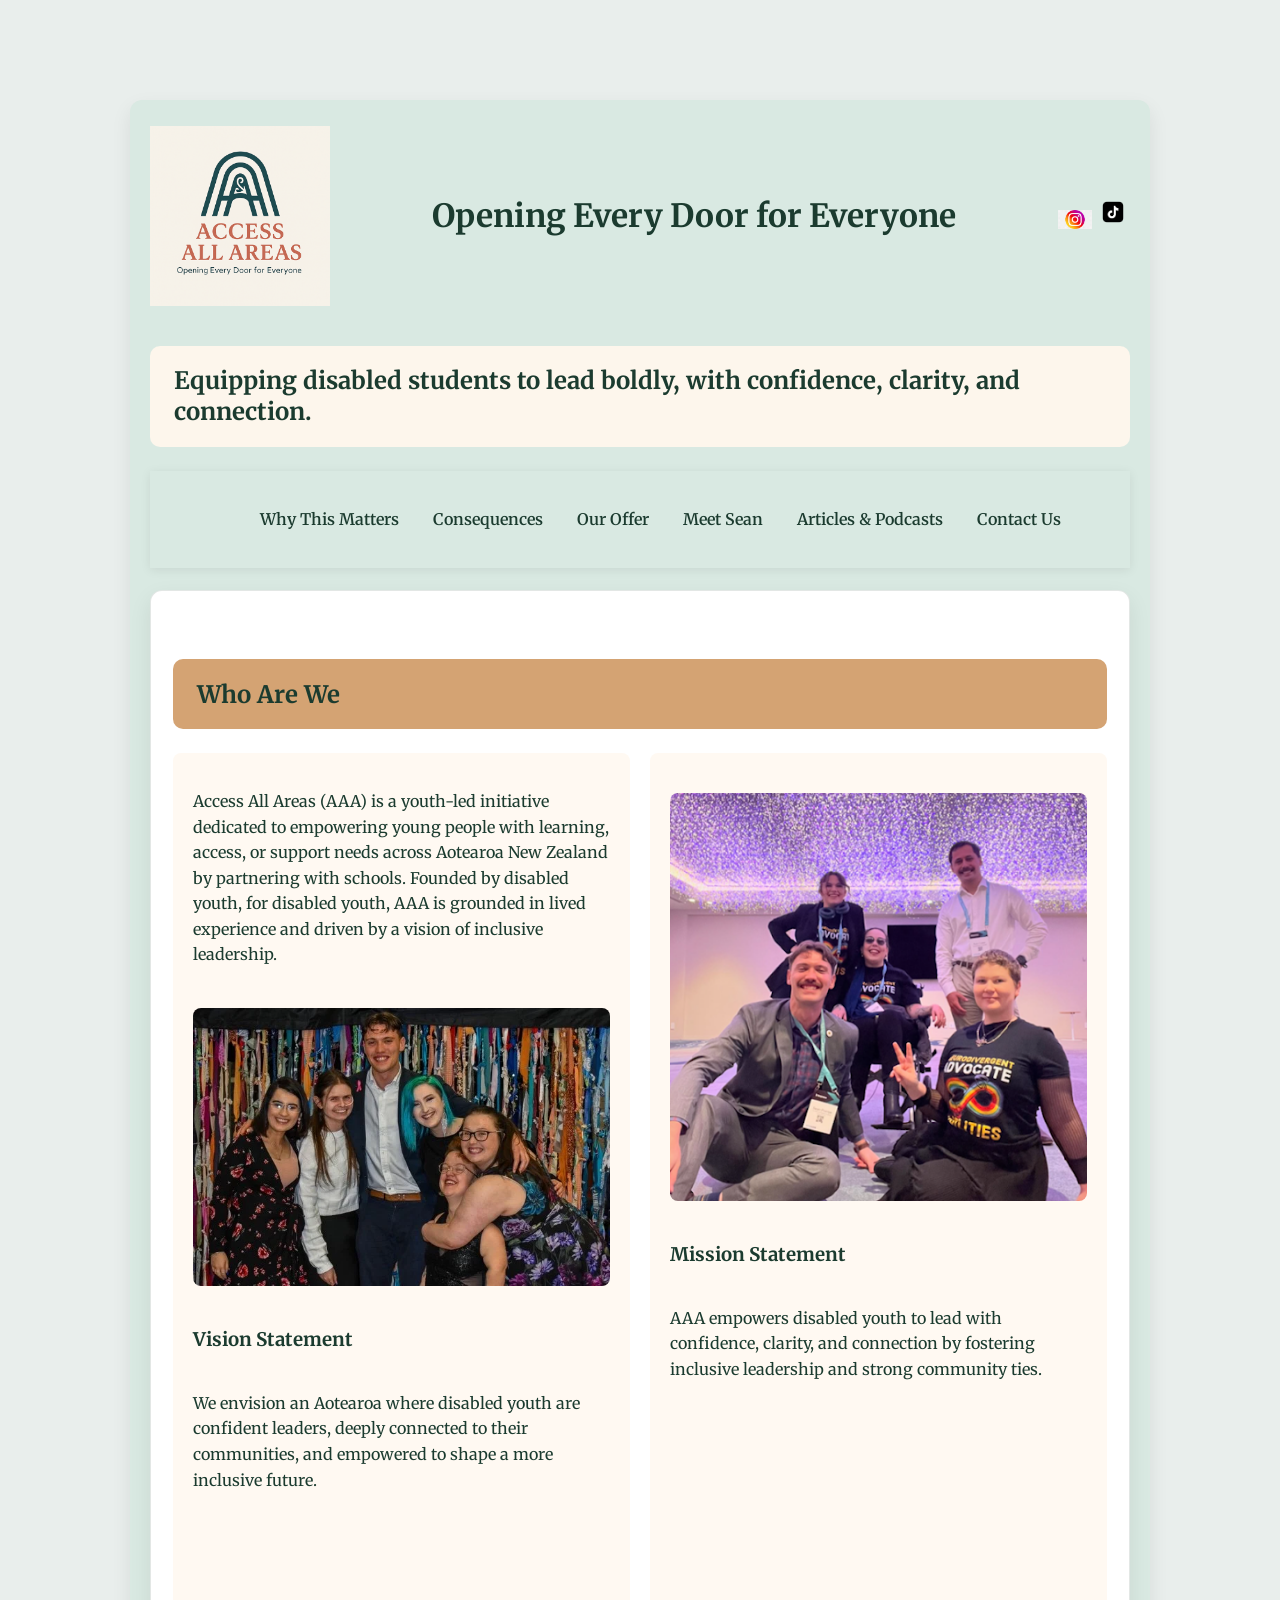
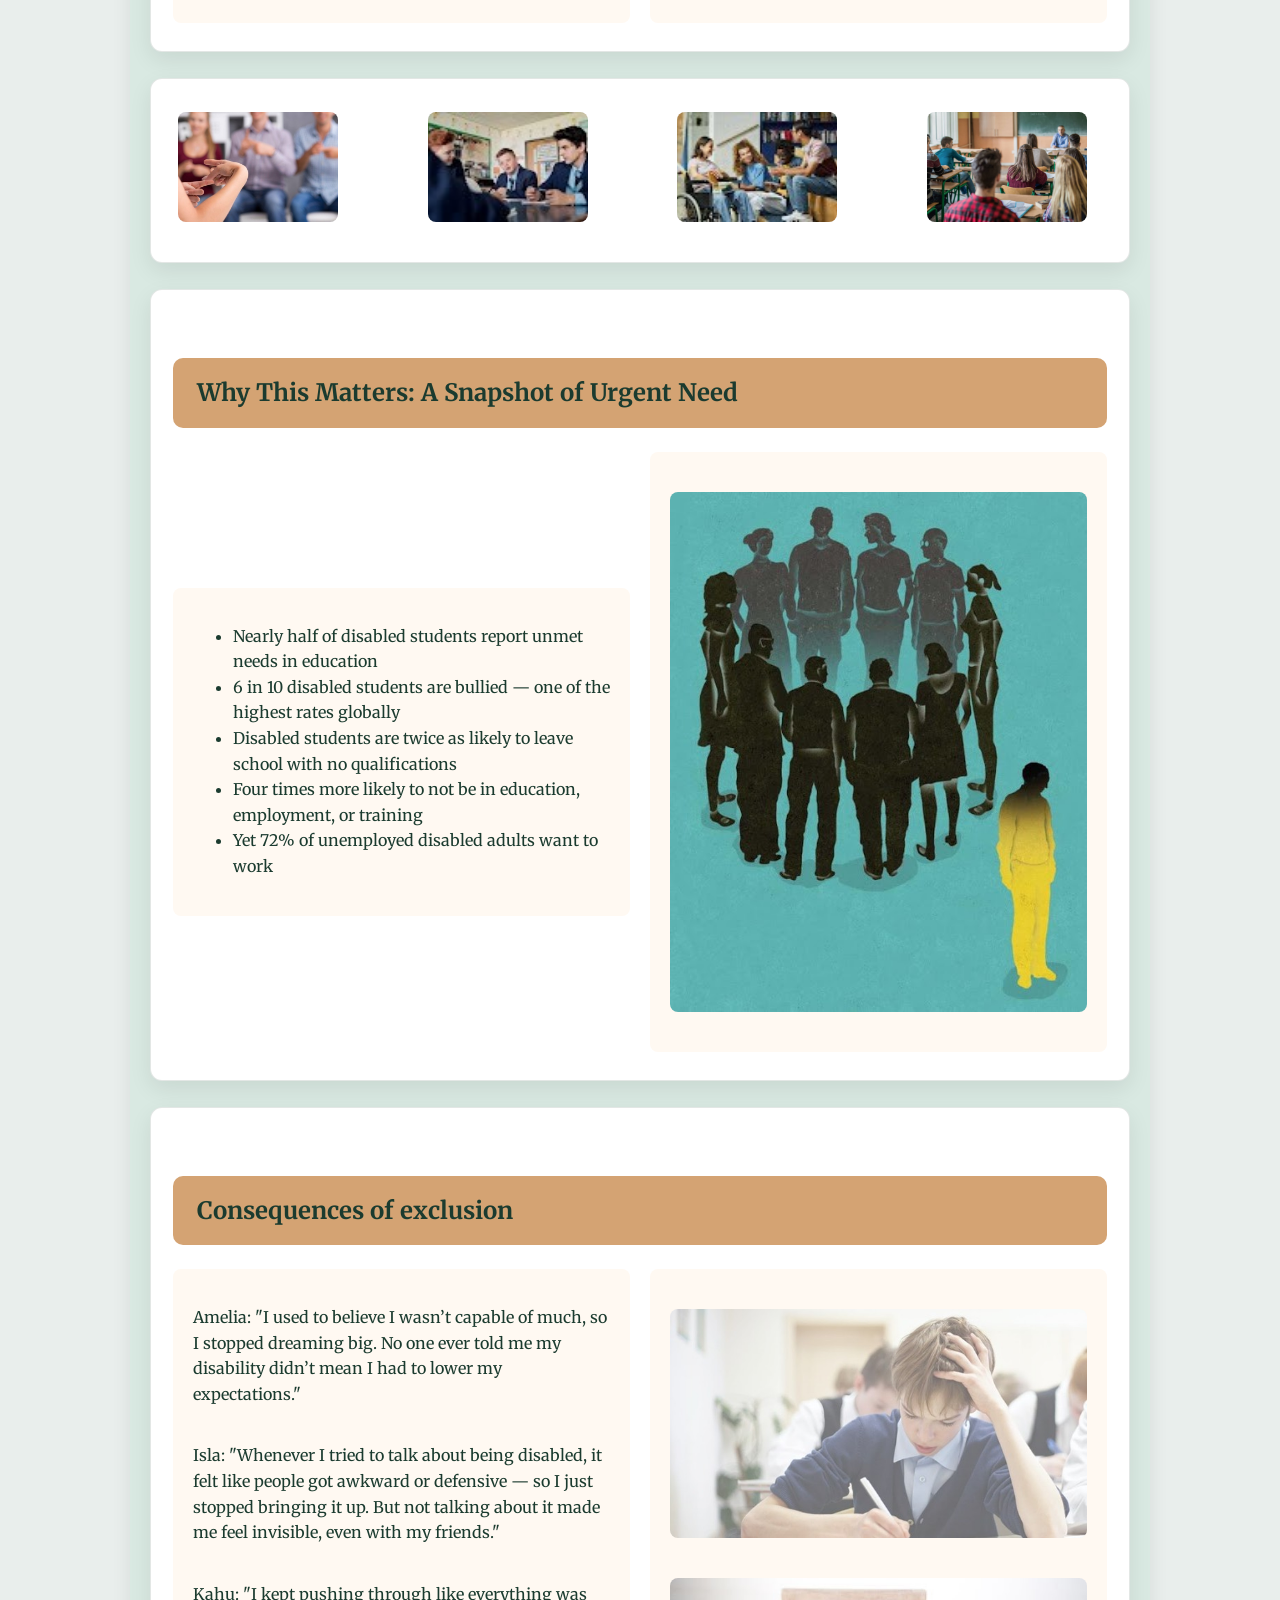
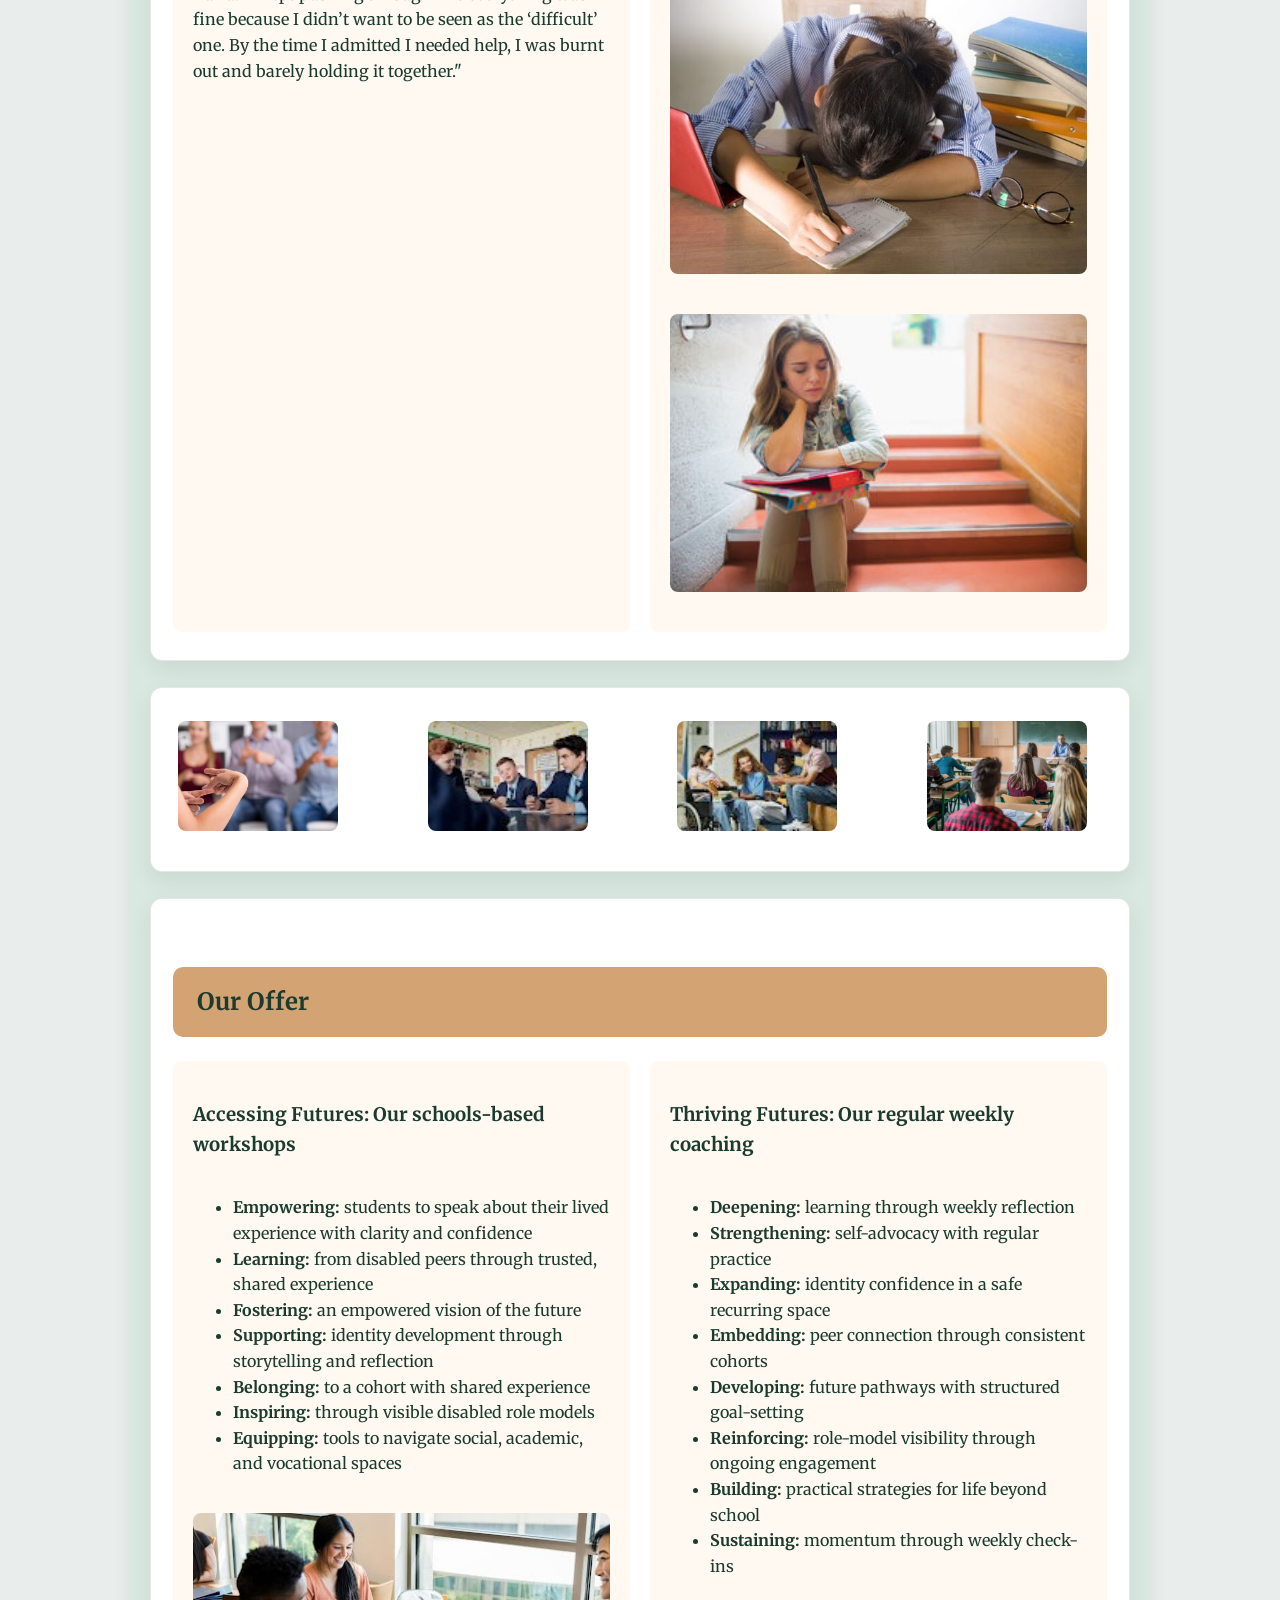
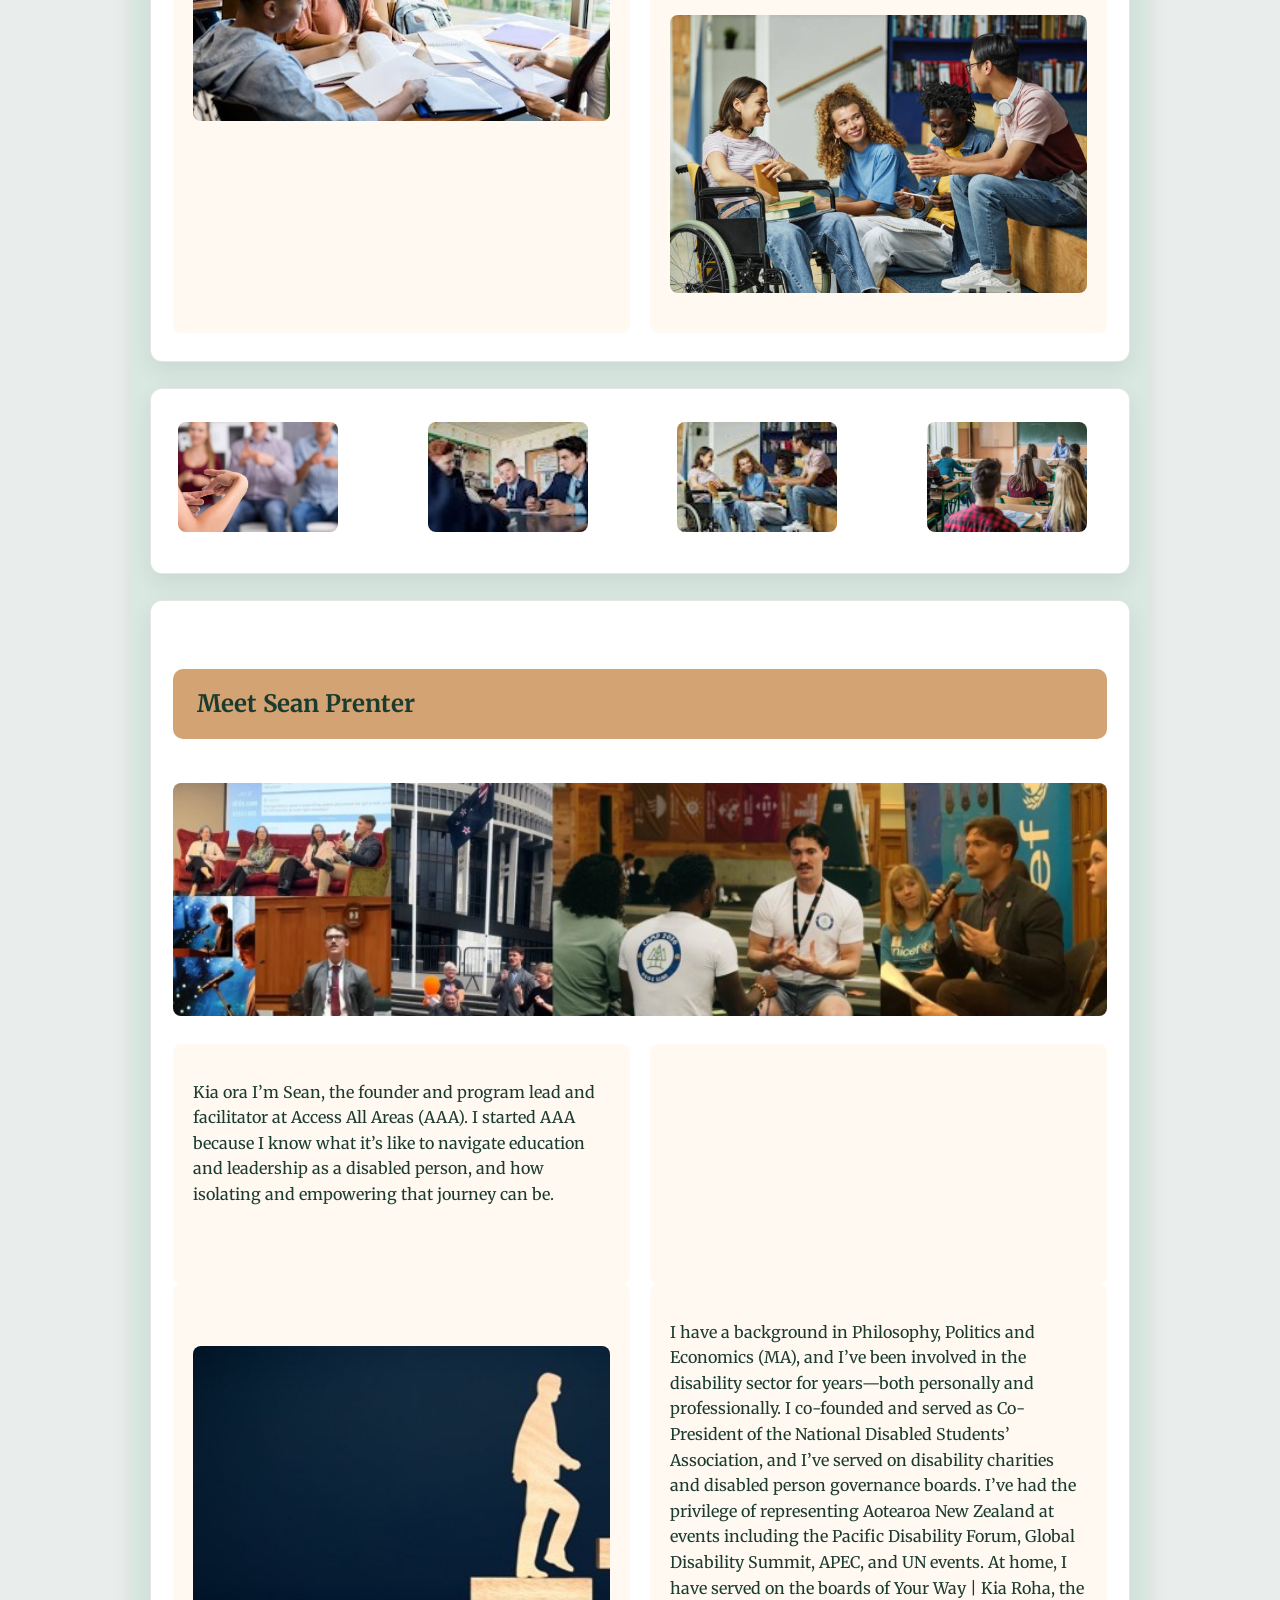
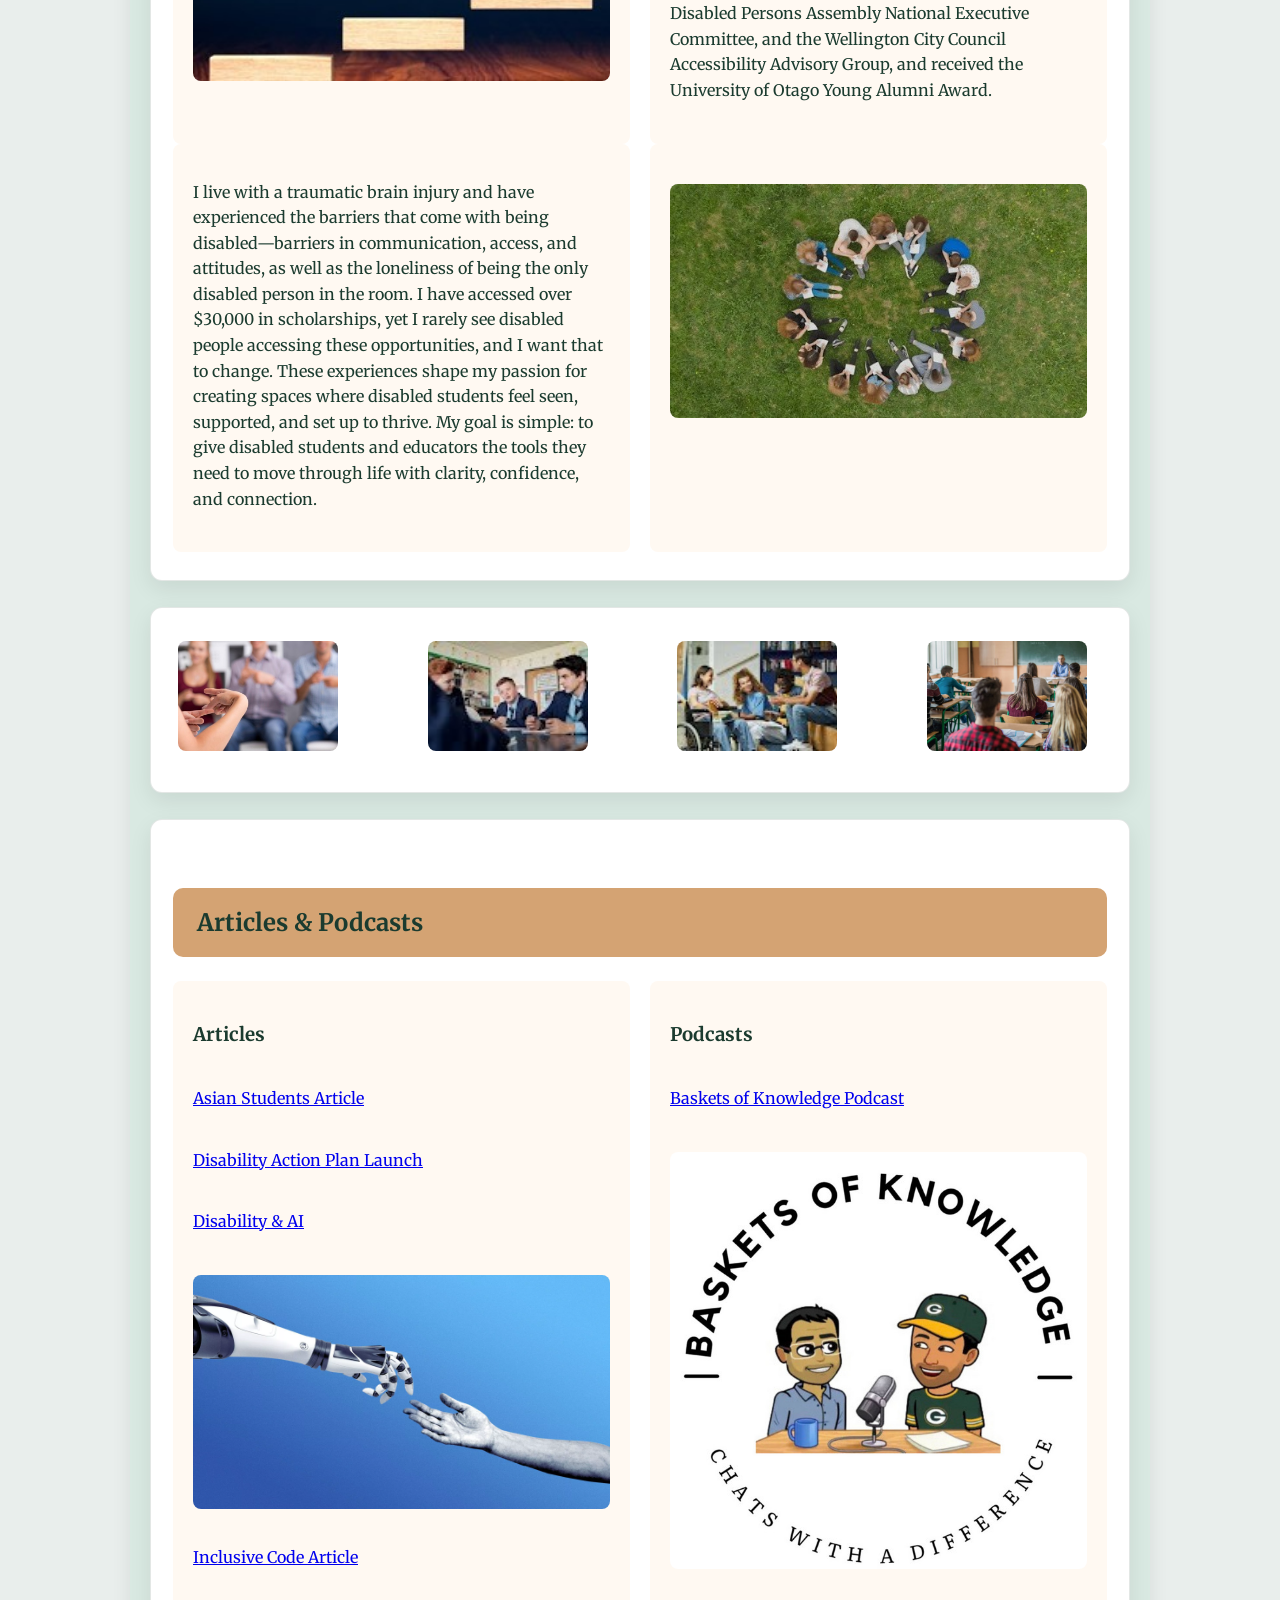
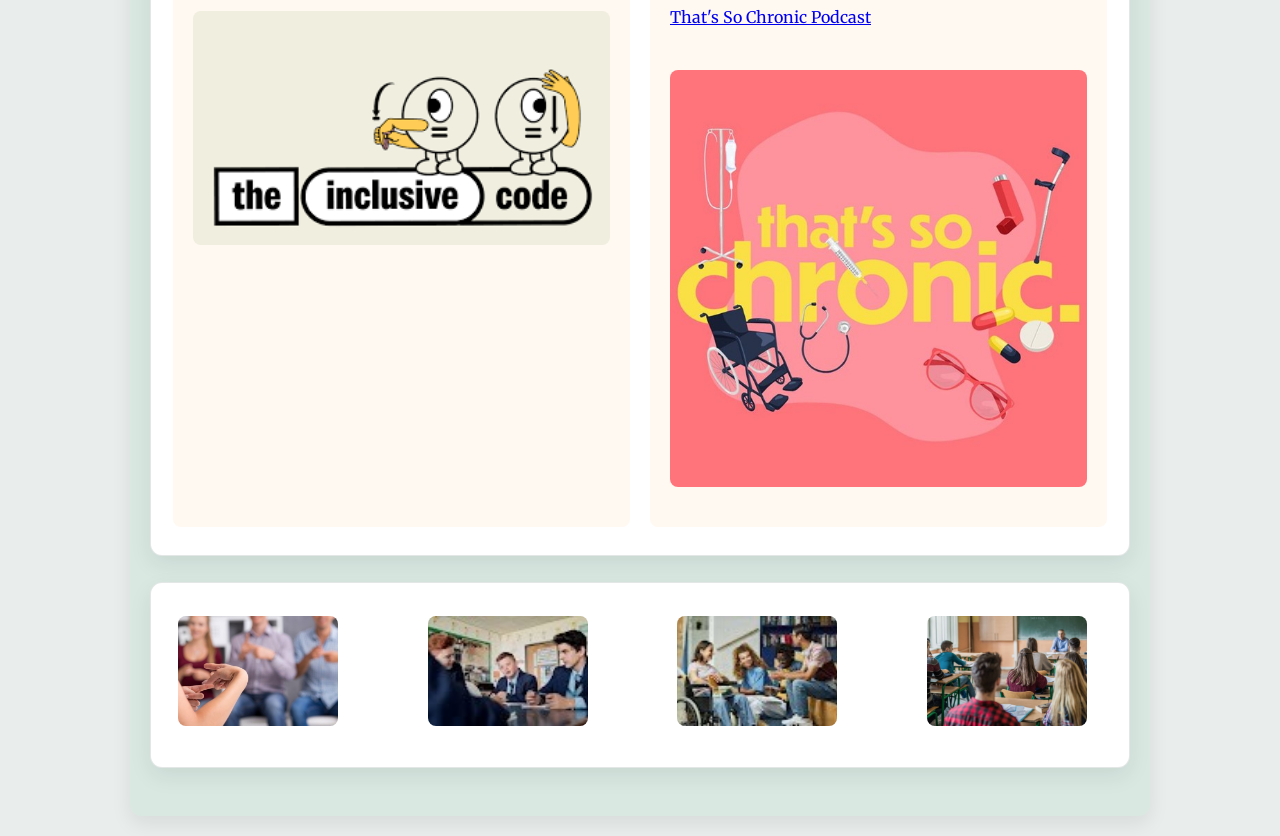
==== commit ba8ede2f: "updated contacts and minor asthetics" ====
--- a/index.html
+++ b/index.html
@@ -19,7 +19,6 @@
       <a href="https://www.instagram.com/sean_prenterr/" target="_blank" aria-label="Follow on Instagram">
         <img src="Picture 34.png" alt="Instagram icon">
       </a>
-
       <a href="https://www.tiktok.com/@access_all_areas_" target="_blank" aria-label="Follow on TikTok">
         <img src="tiktok-logo-tikok-icon-transparent-tikok-app-logo-free-png.png" alt="TikTok icon">
       </a>
@@ -38,12 +37,11 @@
     <li><a href="#our-offer">Our Offer</a></li>
     <li><a href="#meet-sean">Meet Sean</a></li>
     <li><a href="#articles">Articles & Podcasts</a></li>
-    <li><a href="contact.html" class="nav-cta">Contact Us</a></li>
+    <li><button type="button" id="open-contact-modal">Contact Us</button></li>
   </ul>
 </nav>
-</div>
 <!-- Who Are We Section -->
-  <section>
+<section>
 <div class="section-title">
   <h2>Who Are We</h2>
 </div>
@@ -62,7 +60,8 @@
     </div>
   </div>
 </section>
-  <section>
+
+<section>
   <div class="four-image-row">
     <div class="img-col"><img src="Picture10.jpg" alt="An over the shoulder shot of sign language with sign language usersin the background" class="small-image"></div>
     <div class="img-col"><img src="Picture11.jpg" alt="3 male students studying" class="small-image"></div>
@@ -70,6 +69,7 @@
     <div class="img-col"><img src="Picture13.jpg" alt="An over the shoulder shot of students sat at desks being taught by a teacher at the front desk" class="small-image"></div>
   </div>
 </section>
+
 <!-- Why This Matters -->
 <section id="why-this-matters">
 <div class="section-title">
@@ -118,7 +118,6 @@
     <div class="img-col"><img src="Picture13.jpg" alt="An over the shoulder shot of students sat at desks being taught by a teacher at the front desk" class="small-image"></div>
   </div>
 </section>
-<section>
   
 <!-- Our Offer Section -->
 <section id="our-offer">
@@ -159,7 +158,7 @@
 
 <section>
   <div class="four-image-row">
-<div class="img-col"><img src="Picture10.jpg" alt="An over the shoulder shot of sign language with sign language usersin the background" class="small-image"></div>
+    <div class="img-col"><img src="Picture10.jpg" alt="An over the shoulder shot of sign language with sign language usersin the background" class="small-image"></div>
     <div class="img-col"><img src="Picture11.jpg" alt="3 male students studying" class="small-image"></div>
     <div class="img-col"><img src="Picture12.jpg" alt="Disabled students smiling and talking" class="small-image"></div>
     <div class="img-col"><img src="Picture13.jpg" alt="An over the shoulder shot of students sat at desks being taught by a teacher at the front desk" class="small-image"></div>
@@ -260,14 +259,47 @@
 
 </section>
 
-<!-- Final Support Form -->
-<section>
-  <form onsubmit="return sendEmail(this)">
-    <label for="email">Enter your email</label>
-    <input id="email" type="email" name="email" placeholder="Enter your email" required>
-    <button type="submit" class="cta">Support Disabled Students Now</button>
-  </form>
-</section>
+<section class="modal hidden" id="contact-modal" aria-hidden="true">
+  <div class="modal-card" role="dialog" aria-modal="true" aria-labelledby="contact-modal-title">
+    <button type="button" class="modal-close" id="contact-modal-close" aria-label="Close contact form">×</button>
+    <h2 id="contact-modal-title">Contact Us</h2>
+    <form onsubmit="return sendEmail(this)" class="contact-modal-form">
+      <label for="modal-email">Enter your email</label>
+      <input id="modal-email" type="email" name="email" placeholder="Enter your email" required>
+      <button type="submit" class="cta">Support Disabled Students Now</button>
+    </form>
+  </div>
+</section>
+
+<script>
+  const contactModal = document.getElementById('contact-modal');
+  const openContactModal = document.getElementById('open-contact-modal');
+  const closeContactModal = document.getElementById('contact-modal-close');
+
+  openContactModal.addEventListener('click', () => {
+    contactModal.classList.remove('hidden');
+    contactModal.setAttribute('aria-hidden', 'false');
+  });
+
+  closeContactModal.addEventListener('click', () => {
+    contactModal.classList.add('hidden');
+    contactModal.setAttribute('aria-hidden', 'true');
+  });
+
+  contactModal.addEventListener('click', (event) => {
+    if (event.target === contactModal) {
+      contactModal.classList.add('hidden');
+      contactModal.setAttribute('aria-hidden', 'true');
+    }
+  });
+
+  document.addEventListener('keydown', (event) => {
+    if (event.key === 'Escape' && !contactModal.classList.contains('hidden')) {
+      contactModal.classList.add('hidden');
+      contactModal.setAttribute('aria-hidden', 'true');
+    }
+  });
+</script>
 
 </body>
 </html>
--- a/index.css
+++ b/index.css
@@ -359,9 +359,14 @@
   list-style: none;
   gap: 10px;
   flex-wrap: wrap;
-} html {
+  align-items: center;
+} 
+
+html {
   scroll-behavior: smooth;
-} section {
+} 
+
+section {
   scroll-margin-top: 120px;
 } 
 .main-nav a {
@@ -375,7 +380,7 @@
 
 .main-nav a:hover {
   background-color: #D4A373;
-  color: white;
+  color: rgb(207, 37, 37);
 }.main-nav {
   position: sticky;
   top: 0;
@@ -403,21 +408,69 @@
   flex-wrap: wrap;
   box-shadow: 0 2px 10px rgba(0,0,0,0.08);
 }
-  .main-nav a {
-  text-decoration: none;
+
+.main-nav a, .main-nav button {
+  background: none;
+  border: none;
   color: #1B3B2F;
+  font: inherit;
   font-weight: 600;
   padding: 8px 12px;
   border-radius: 6px;
+  cursor: pointer;
   transition: 0.3s;
 }
 
-.main-nav a:hover {
+.main-nav button:hover, .main-nav a:hover {
   background-color: #D4A373;
   color: white;
-  top: 0;
-  z-index: 1000;
+}
+
+.modal {
+  position: fixed;
+  inset: 0;
+  display: flex;
+  align-items: center;
+  justify-content: center;
+  background-color: rgba(0, 0, 0, 0.4);
+  padding: 20px;
+  z-index: 2000;
+}
+
+.modal.hidden {
+  display: none;
+}
+
+.modal-card {
+  width: min(100%, 440px);
   background: white;
+  border-radius: 18px;
+  padding: 28px 24px;
+  box-shadow: 0 24px 60px rgba(0, 0, 0, 0.2);
+  position: relative;
+}
+
+.modal-close {
+  position: absolute;
+  right: 16px;
+  top: 16px;
+  border: none;
+  background: none;
+  font-size: 1.6rem;
+  color: #1B3B2F;
+  cursor: pointer;
+}
+
+.contact-modal-form {
+  display: flex;
+  flex-direction: column;
+  gap: 16px;
+}
+
+.contact-modal-form input[type="email"] {
+  width: 100%;
+  max-width: 100%;
+  margin: 0;
   box-shadow: 0 2px 10px rgba(0,0,0,0.08);
 }
 #our-offer .row {
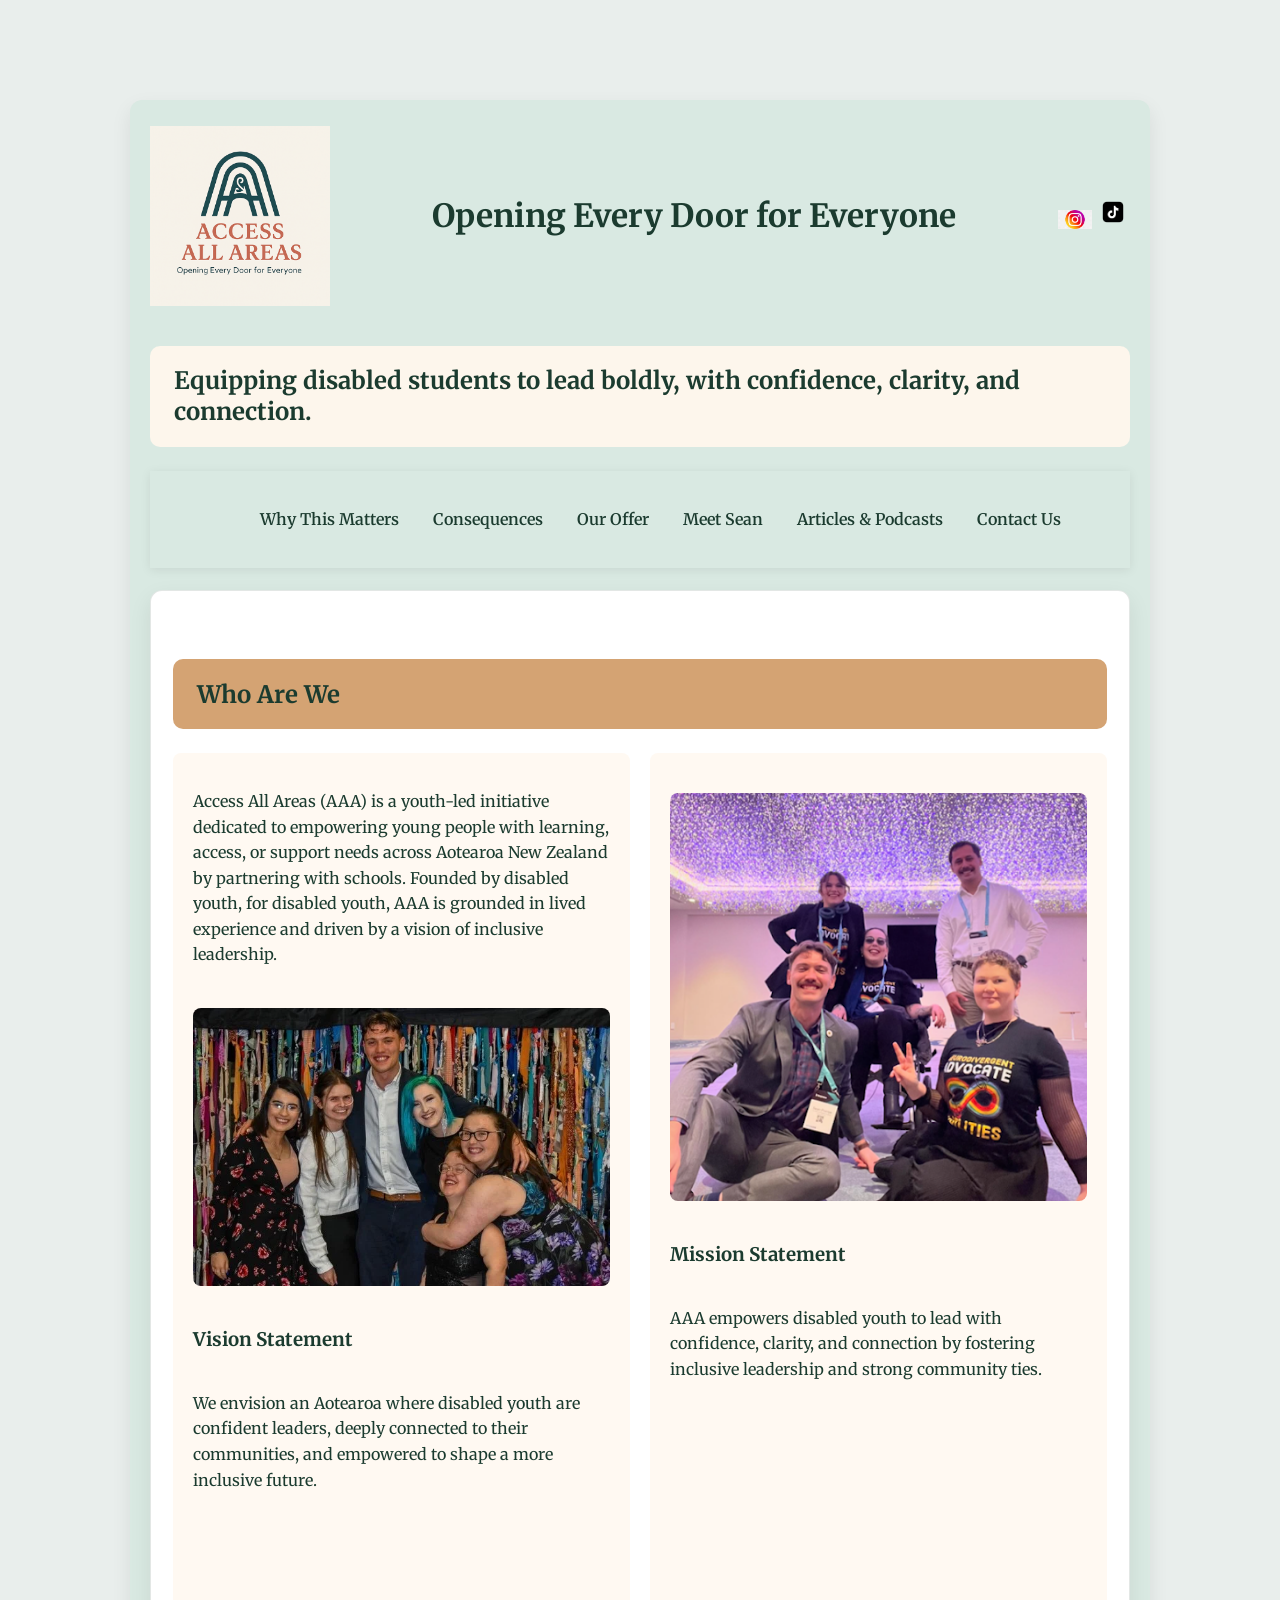
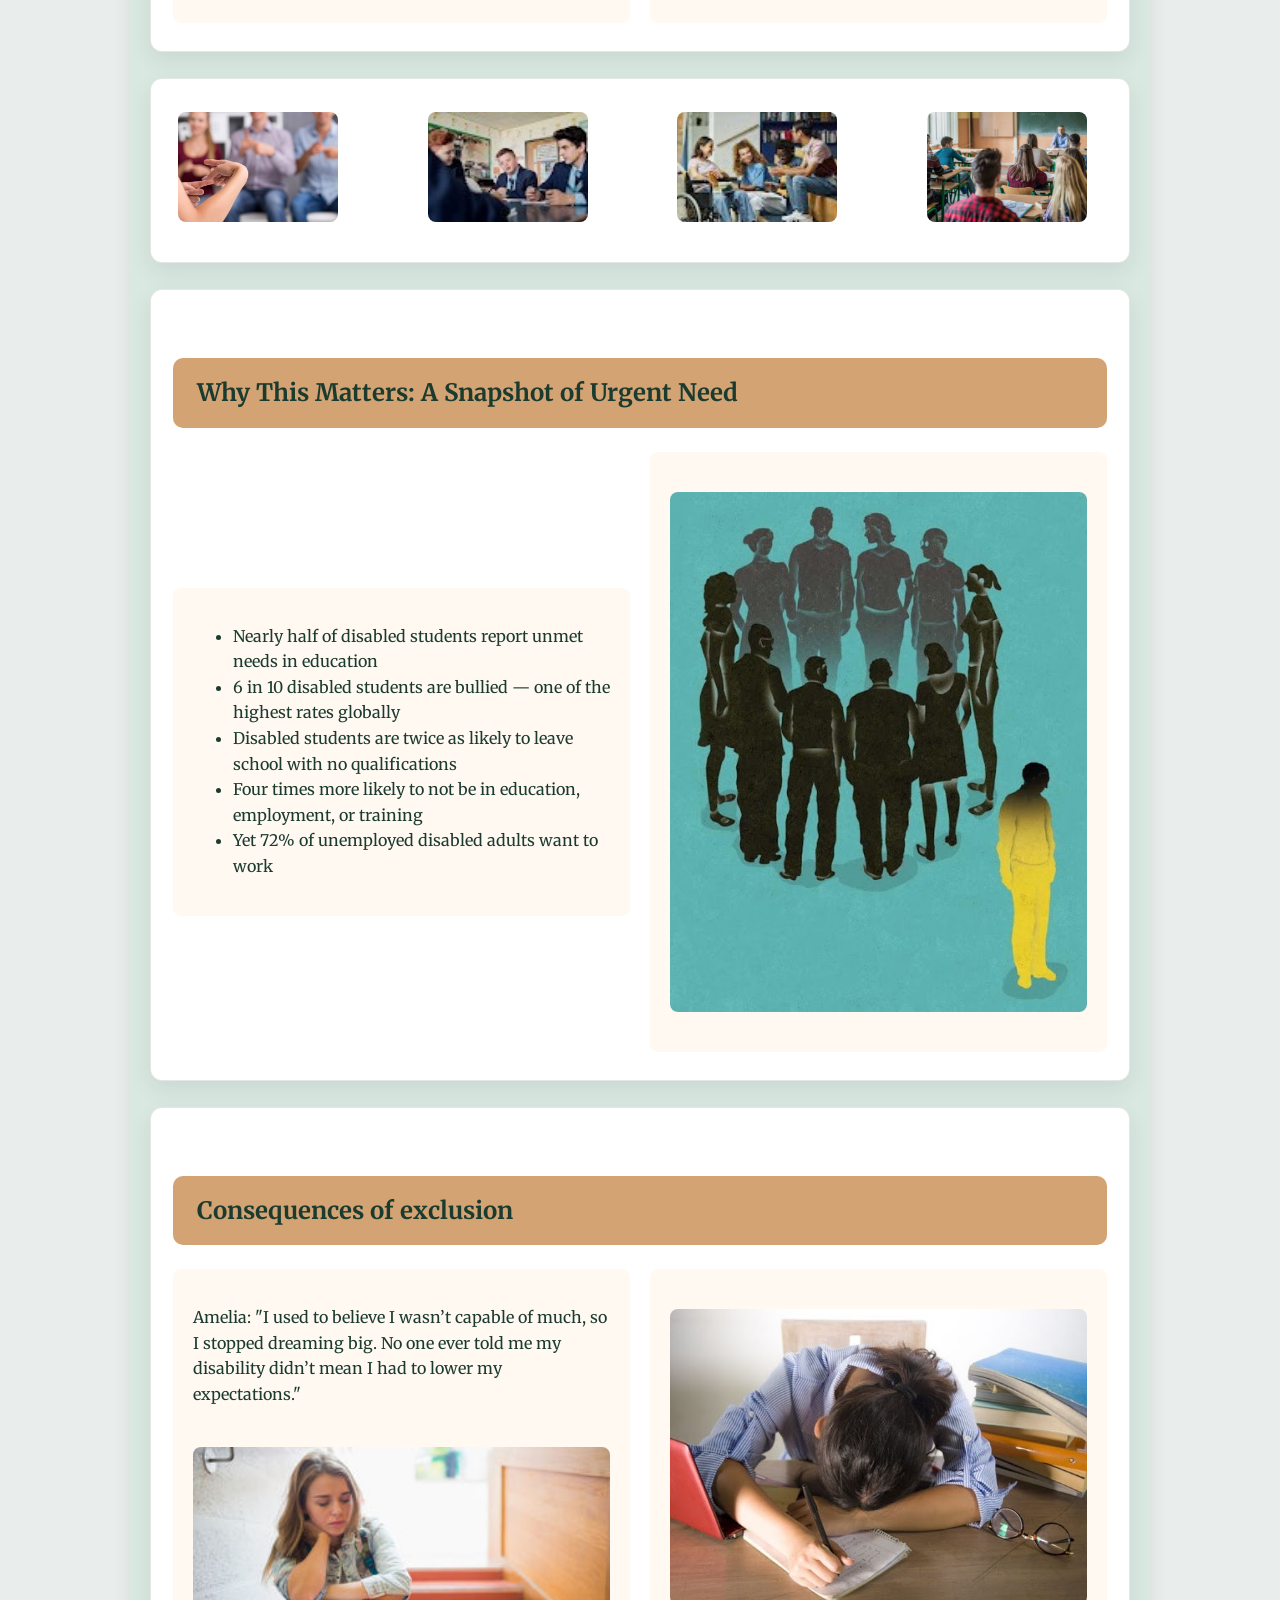
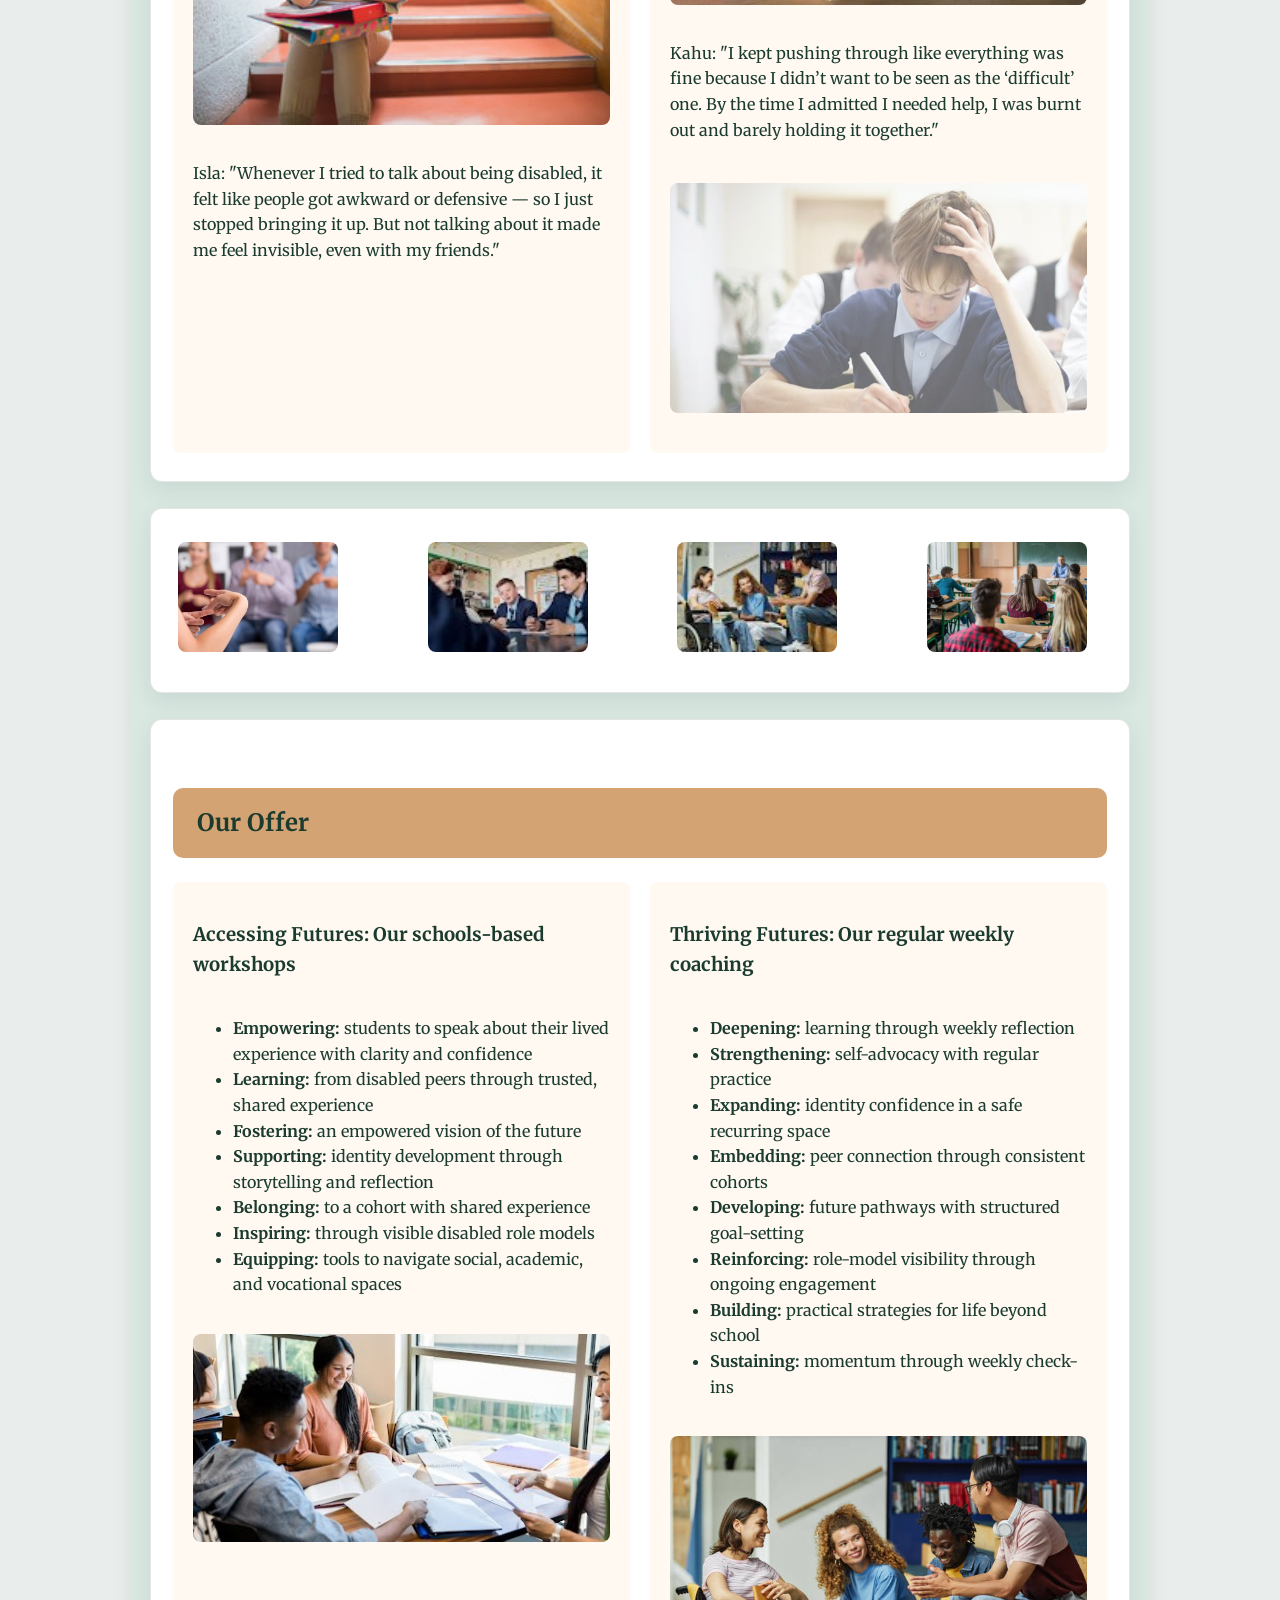
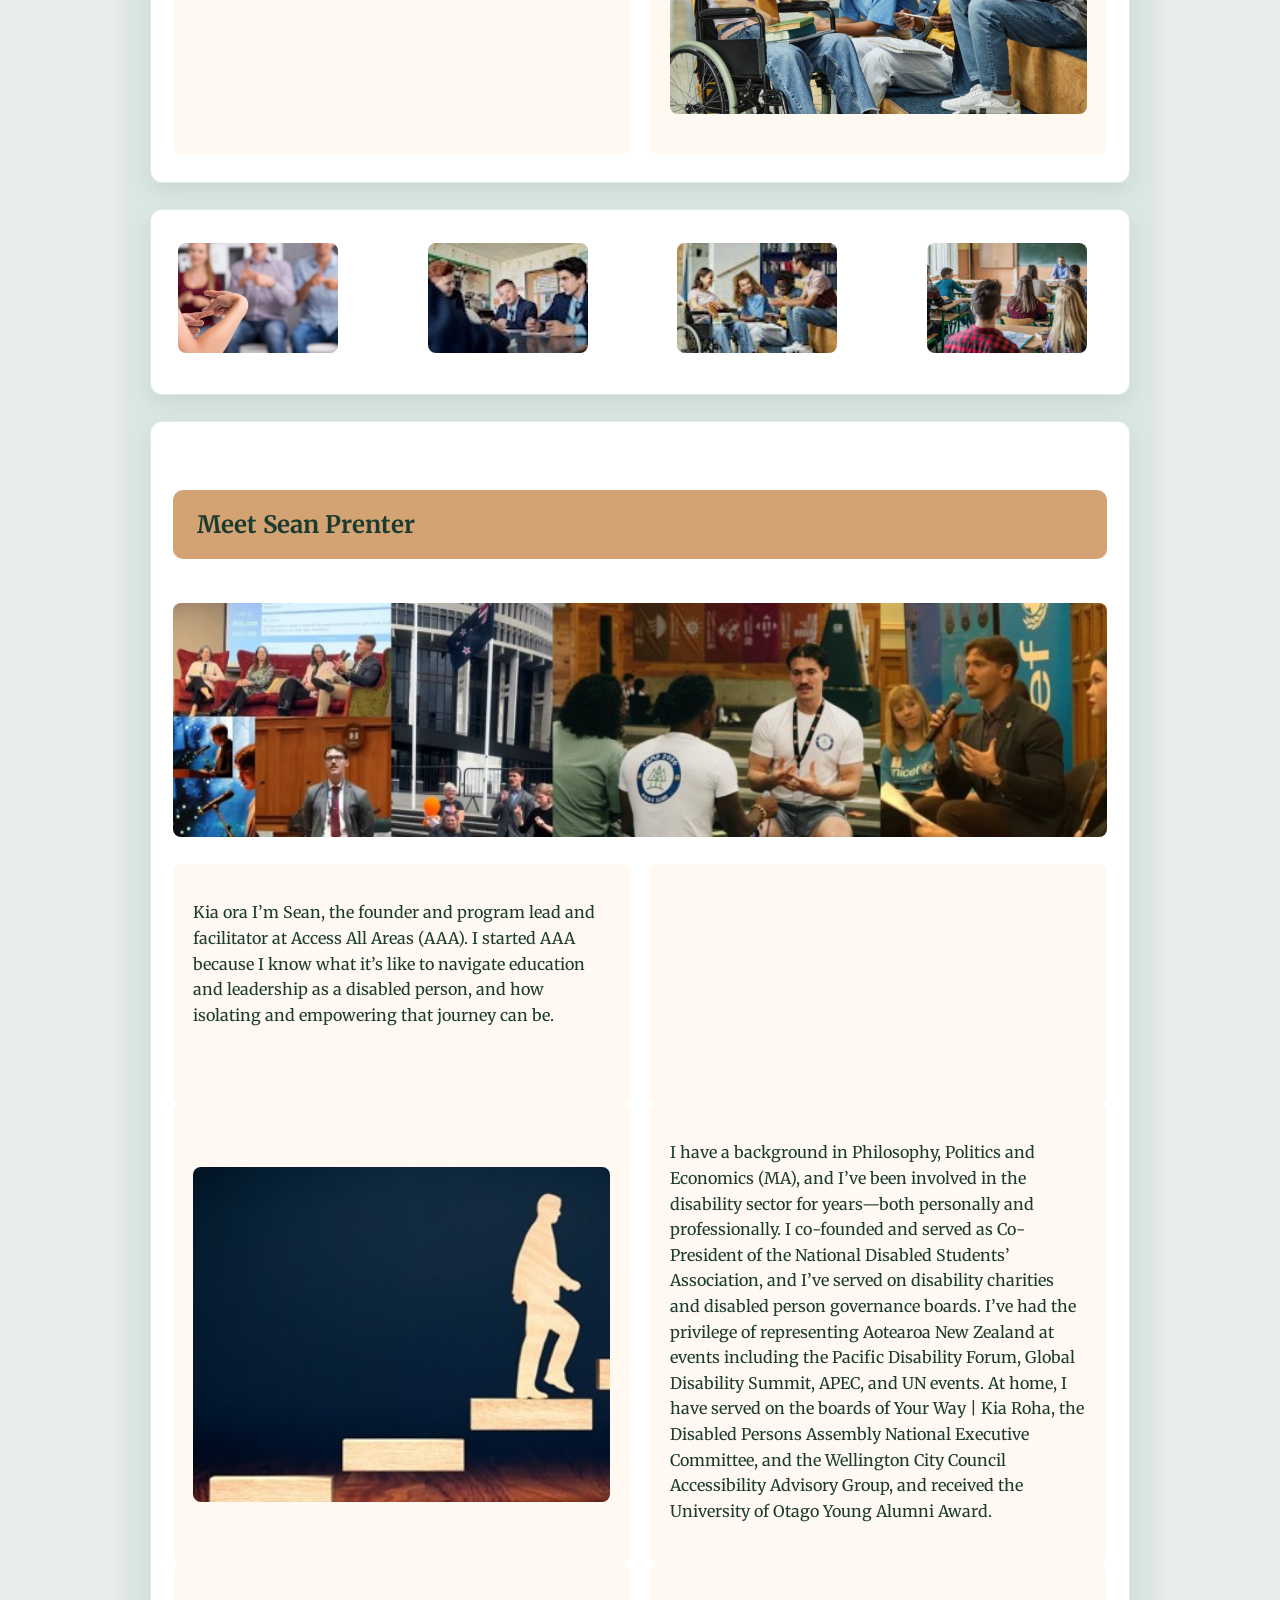
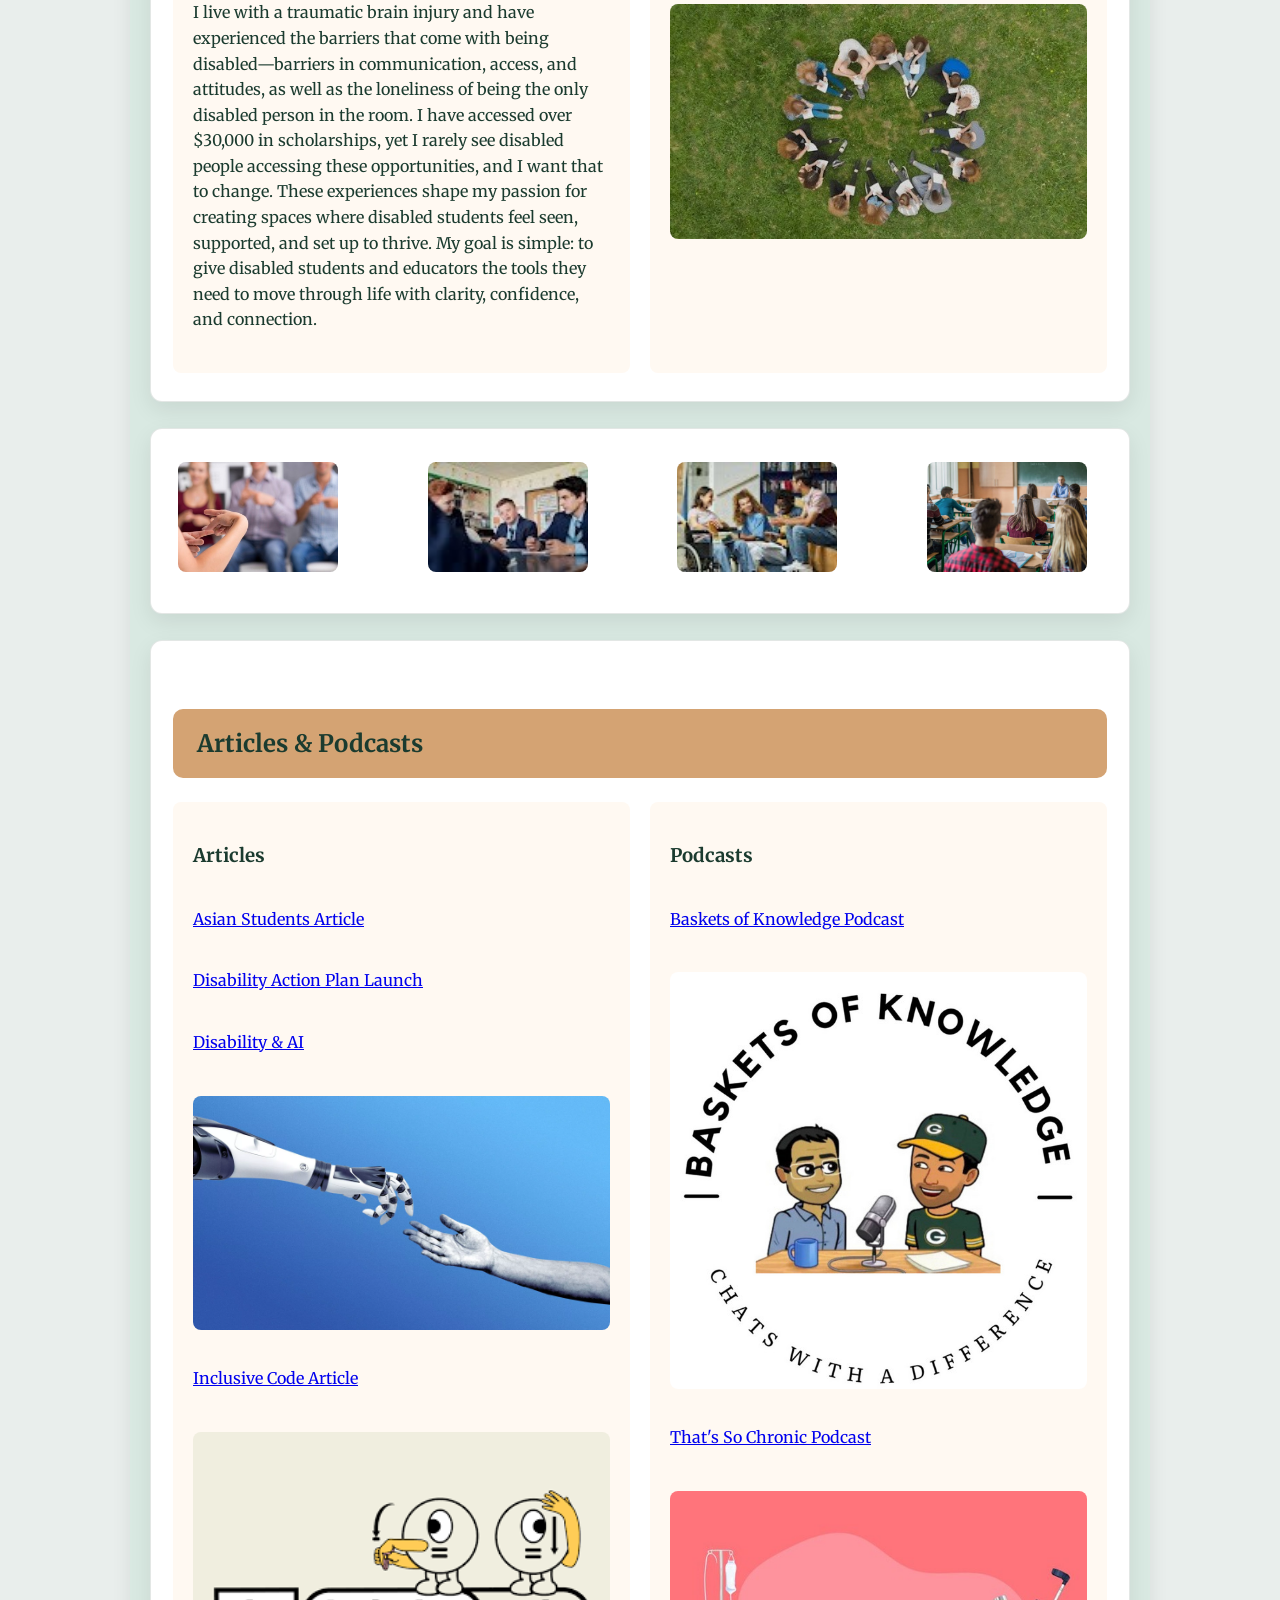
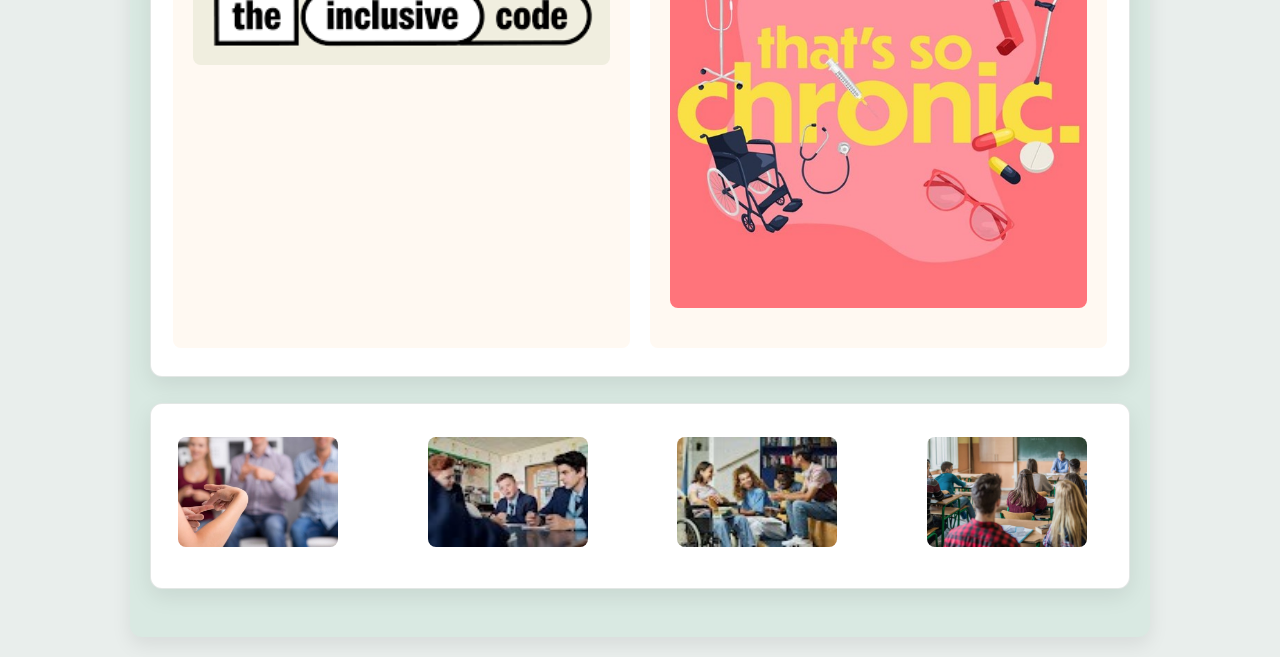
==== commit 77eb3e8e: "Fixed Consequnces of Exclusion" ====
--- a/index.html
+++ b/index.html
@@ -98,18 +98,17 @@
   <div class="row">
     <div class="column">
       <p>Amelia: "I used to believe I wasn’t capable of much, so I stopped dreaming big. No one ever told me my disability didn’t mean I had to lower my expectations."</p>
+      <img src="Picture8.jpg" alt="student sitting lonely on steps with their head slumped on one hand looking sad" class="image">     
       <p>Isla: "Whenever I tried to talk about being disabled, it felt like people got awkward or defensive — so I just stopped bringing it up. But not talking about it made me feel invisible, even with my friends."</p>
+    </div>
+    <div class="column">
+      <img src="Picture7.jpg" alt="Female student with their head on their hands that has stopped studying" class="image">
       <p>Kahu: "I kept pushing through like everything was fine because I didn’t want to be seen as the ‘difficult’ one. By the time I admitted I needed help, I was burnt out and barely holding it together."</p>
-    </div>
-    <div class="column">
       <img src="Picture6.jpg" alt="Male student studying looking stressed" class="image">
-      <img src="Picture7.jpg" alt="Female student with their head on their hands that has stopped studying" class="image">
-      <img src="Picture8.jpg" alt="student sitting lonely on steps with their head slumped on one hand looking sad" class="image">
-    </div>
-  </div>
-</section>
-
-  
+    </div>
+  </div>
+</section>
+
 <section>
   <div class="four-image-row">
 <div class="img-col"><img src="Picture10.jpg" alt="An over the shoulder shot of sign language with sign language usersin the background" class="small-image"></div>
